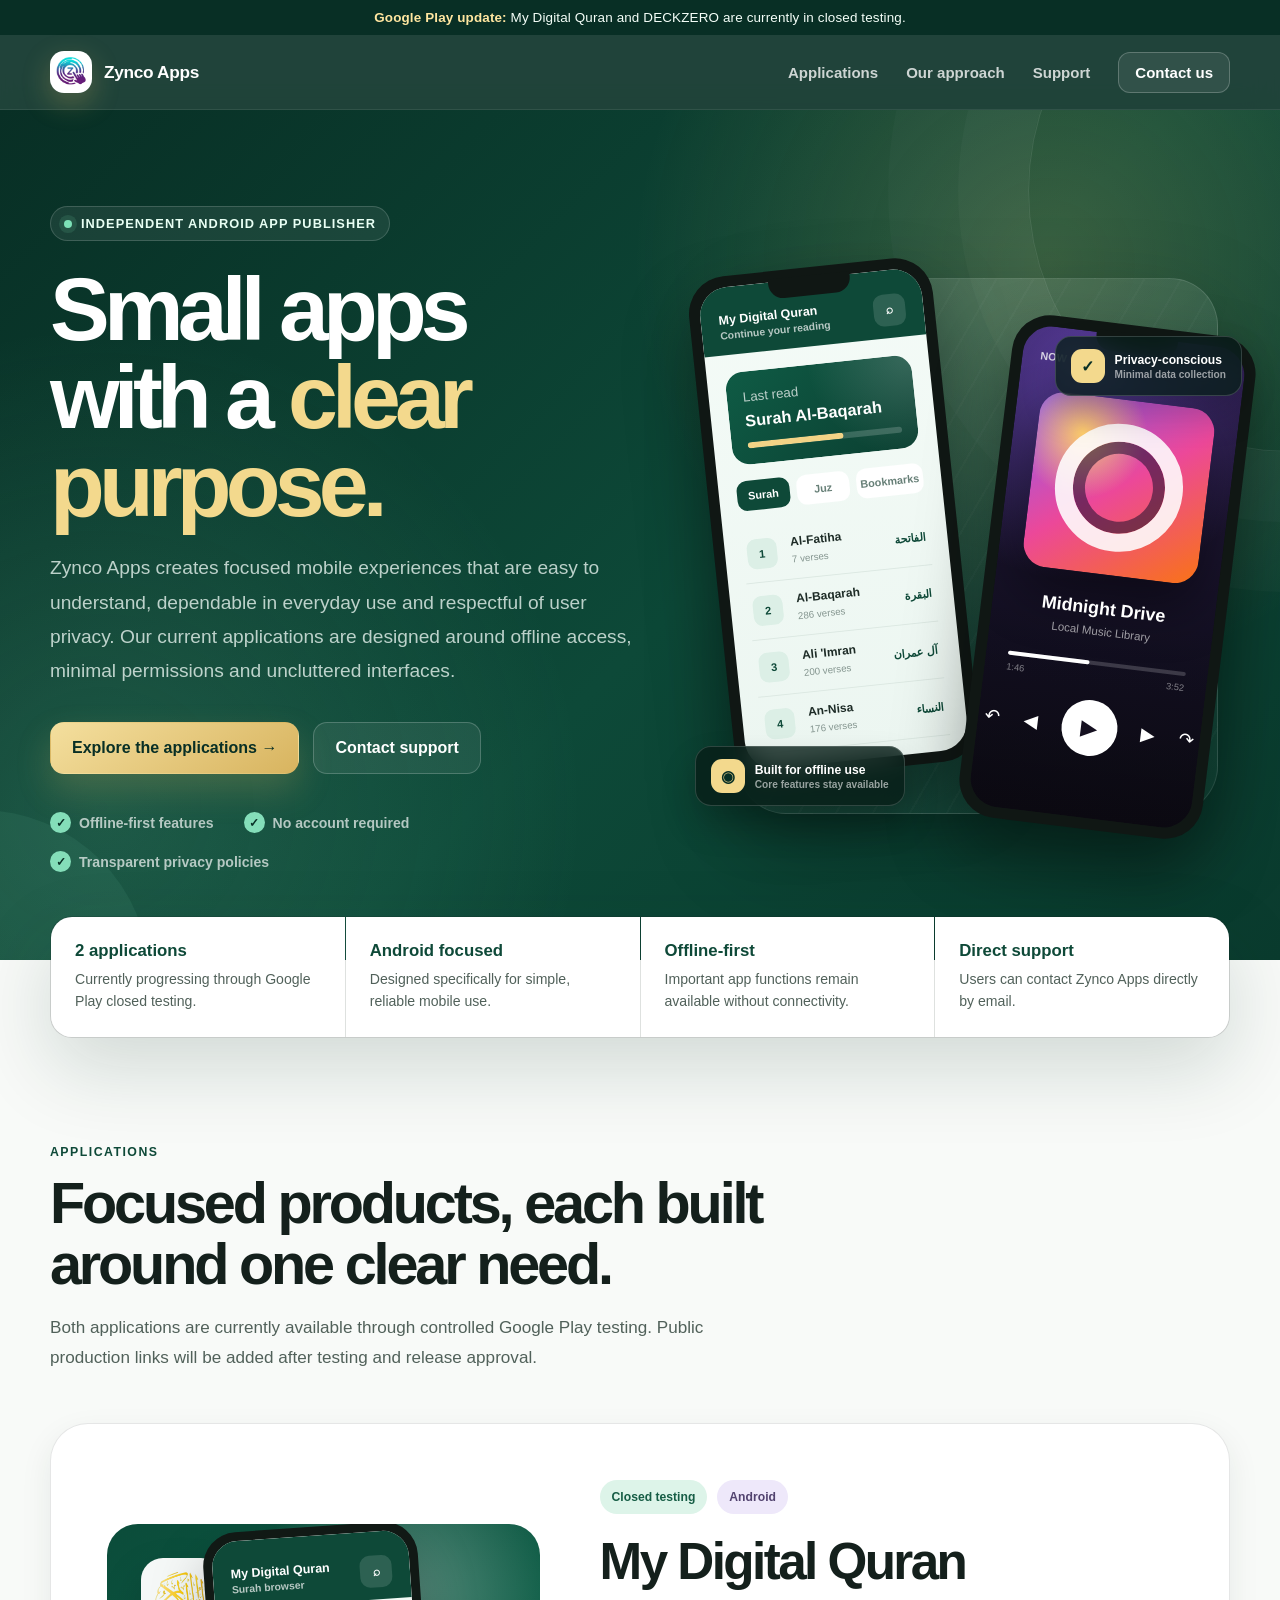
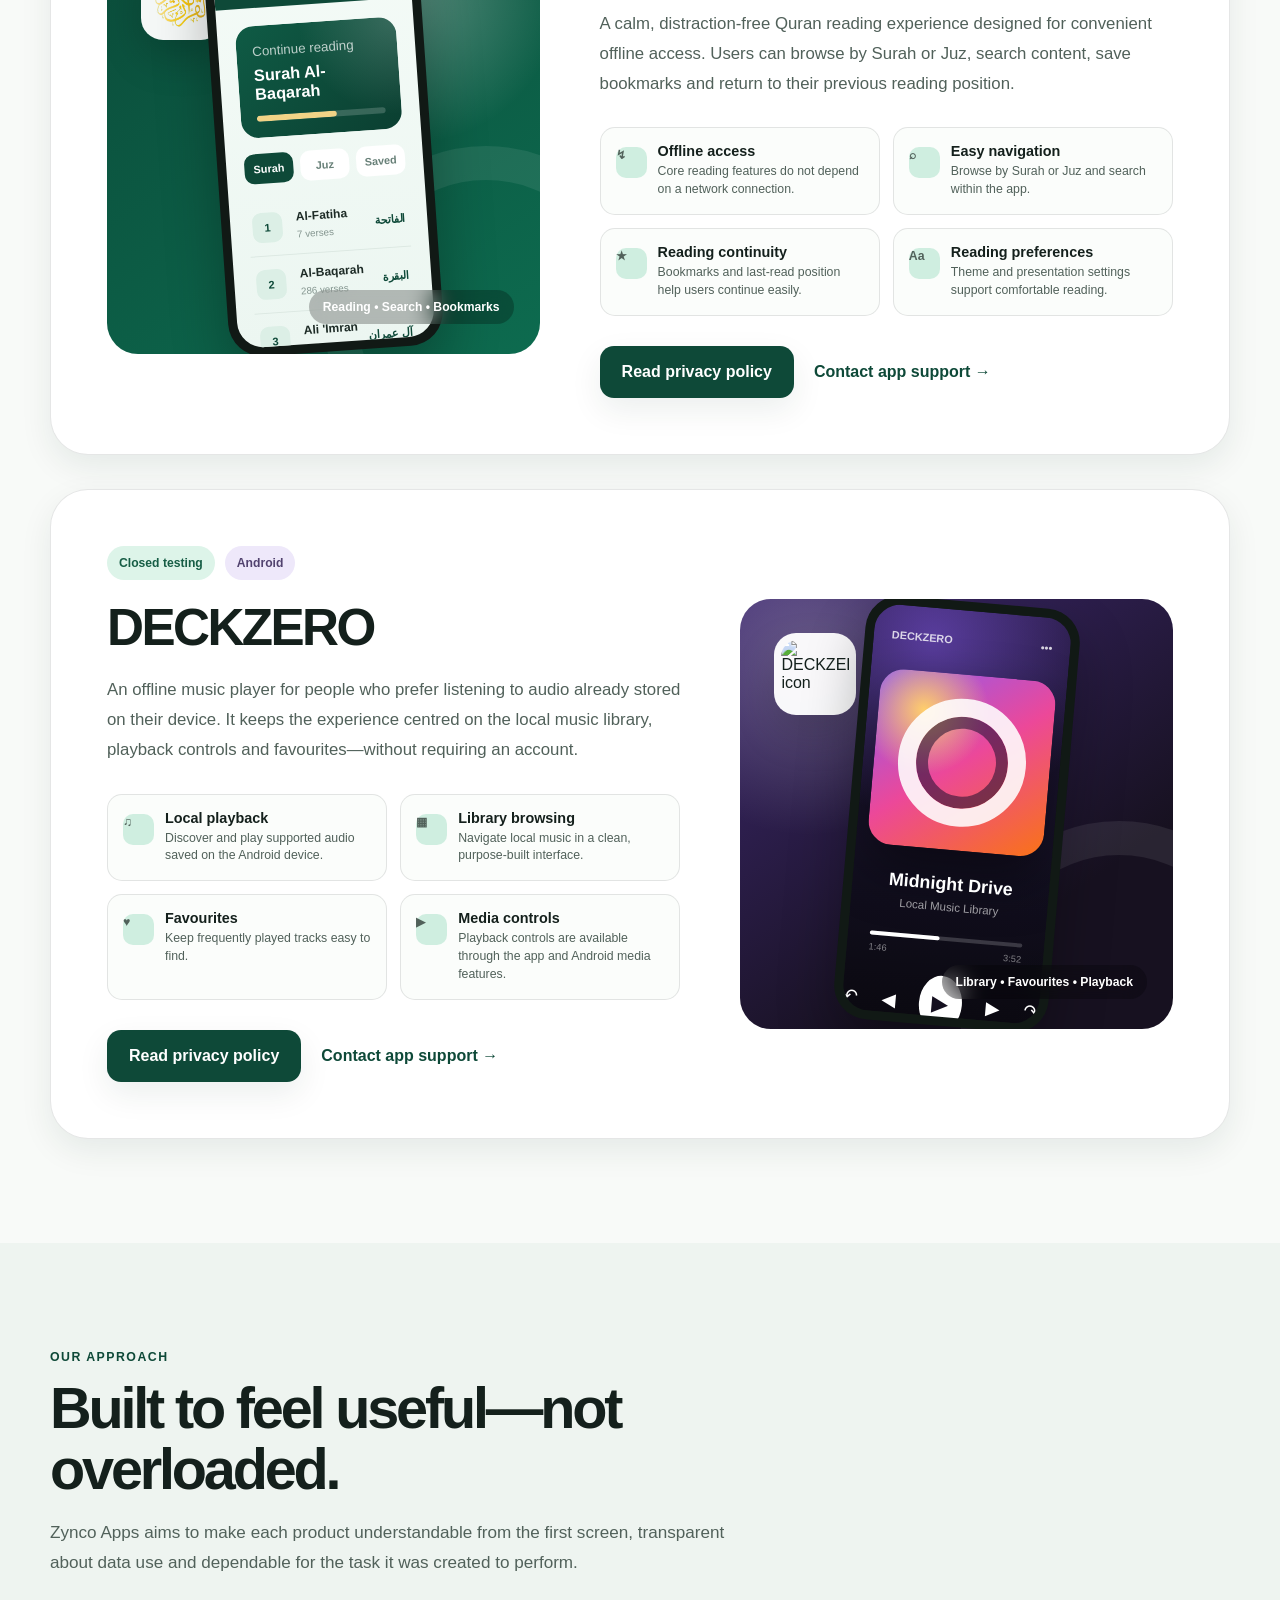
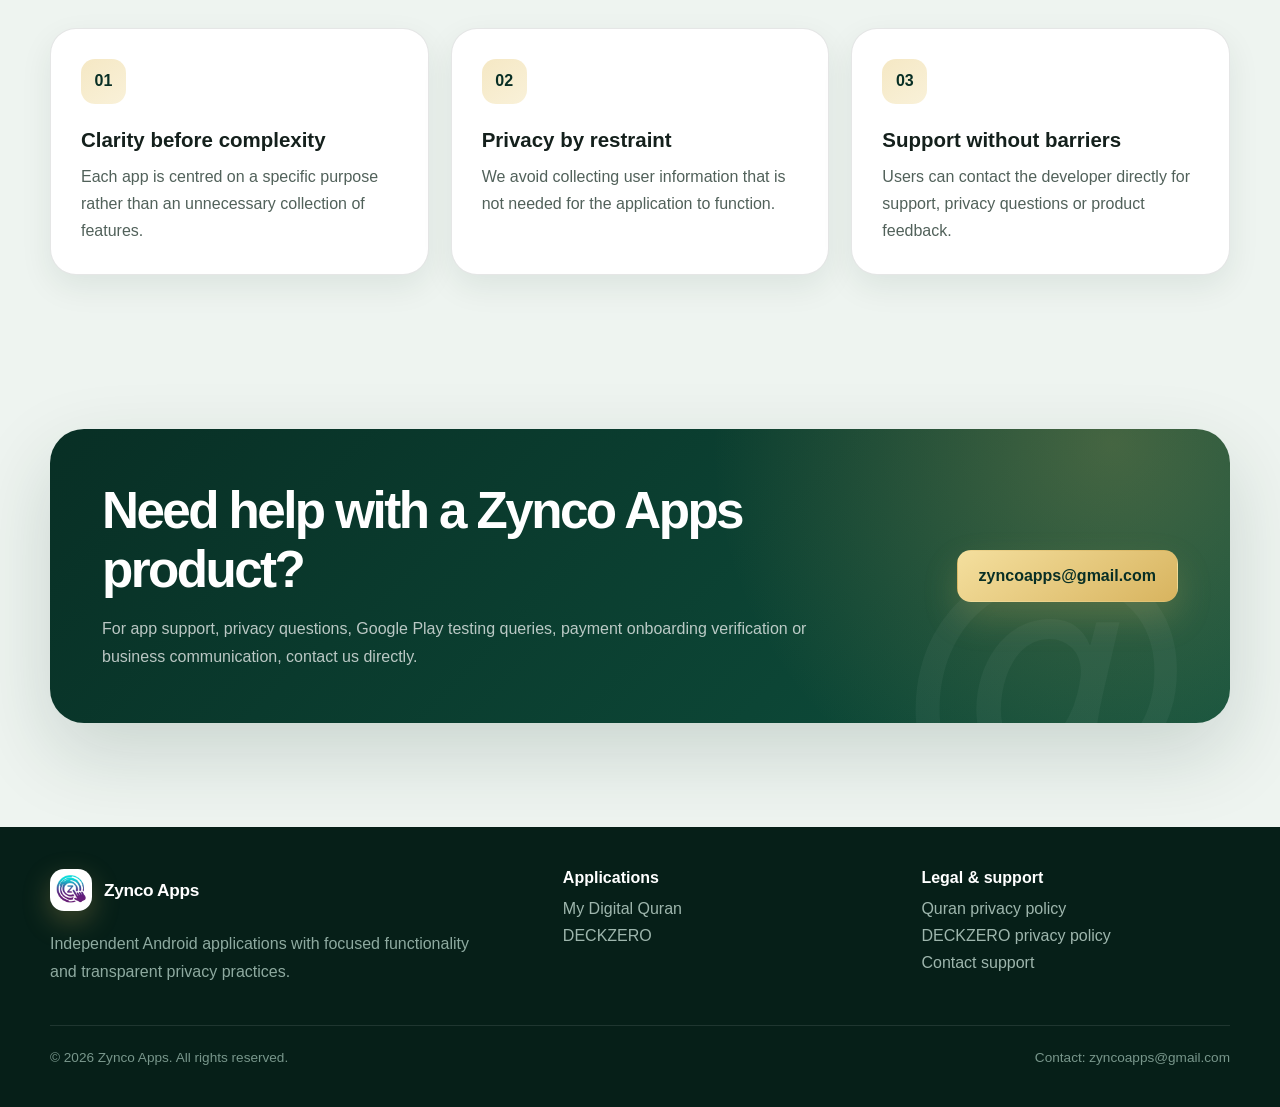
==== index.html @ 5c05e64d "Add Zynco Apps logo and favicon" ====
<!DOCTYPE html>
<html lang="en">
<head>
  <meta charset="UTF-8">
  <meta name="viewport" content="width=device-width, initial-scale=1.0">
  <meta name="description" content="Zynco Apps develops focused, privacy-conscious Android applications including My Digital Quran and DECKZERO.">
  <meta name="theme-color" content="#082f25">
  <title>Zynco Apps | Thoughtful Android Applications</title>
  <link rel="icon" type="image/png" href="assets/zynco-apps-icon.png">
  <link rel="apple-touch-icon" href="assets/zynco-apps-icon.png">
  <link rel="stylesheet" href="styles.css">
  <script src="script.js" defer></script>
</head>
<body>
  <div class="announcement">
    <strong>Google Play update:</strong> My Digital Quran and DECKZERO are currently in closed testing.
  </div>

  <header class="site-header">
    <div class="container navbar">
      <a class="brand" href="index.html" aria-label="Zynco Apps home">
        <span class="brand-mark">
          <img src="assets/zynco-apps-icon.png" alt="Zynco Apps logo">
        </span>
        <span class="brand-name">Zynco Apps</span>
      </a>

      <button class="menu-button" type="button" aria-label="Open navigation" aria-expanded="false">
        ☰
      </button>

      <nav class="nav-links" aria-label="Primary navigation">
        <a href="#apps">Applications</a>
        <a href="#principles">Our approach</a>
        <a href="#support">Support</a>
        <a class="nav-cta" href="mailto:zyncoapps@gmail.com">Contact us</a>
      </nav>
    </div>
  </header>

  <main>
    <section class="hero">
      <div class="container hero-grid">
        <div class="hero-content">
          <span class="kicker"><span class="kicker-dot"></span>Independent Android app publisher</span>
          <h1>Small apps with a <span>clear purpose.</span></h1>
          <p class="hero-copy">
            Zynco Apps creates focused mobile experiences that are easy to understand,
            dependable in everyday use and respectful of user privacy. Our current
            applications are designed around offline access, minimal permissions and
            uncluttered interfaces.
          </p>

          <div class="hero-actions">
            <a class="button button-primary" href="#apps">Explore the applications →</a>
            <a class="button button-secondary" href="mailto:zyncoapps@gmail.com">Contact support</a>
          </div>

          <div class="hero-proof" aria-label="Product principles">
            <span>Offline-first features</span>
            <span>No account required</span>
            <span>Transparent privacy policies</span>
          </div>
        </div>

        <div class="device-stage" aria-label="Preview of Zynco Apps mobile applications">
          <div class="glow-card"></div>

          <div class="phone phone-quran">
            <div class="phone-screen quran-screen">
              <div class="app-bar">
                <div>
                  My Digital Quran
                  <small>Continue your reading</small>
                </div>
                <span class="round-action">⌕</span>
              </div>
              <div class="quran-body">
                <div class="continue-card">
                  <small>Last read</small>
                  <strong>Surah Al-Baqarah</strong>
                  <div class="progress-track"><span></span></div>
                </div>

                <div class="quran-tabs">
                  <span>Surah</span>
                  <span>Juz</span>
                  <span>Bookmarks</span>
                </div>

                <div class="surah-row">
                  <span class="surah-num">1</span>
                  <div><strong>Al-Fatiha</strong><small>7 verses</small></div>
                  <span class="arabic-chip">الفاتحة</span>
                </div>
                <div class="surah-row">
                  <span class="surah-num">2</span>
                  <div><strong>Al-Baqarah</strong><small>286 verses</small></div>
                  <span class="arabic-chip">البقرة</span>
                </div>
                <div class="surah-row">
                  <span class="surah-num">3</span>
                  <div><strong>Ali 'Imran</strong><small>200 verses</small></div>
                  <span class="arabic-chip">آل عمران</span>
                </div>
                <div class="surah-row">
                  <span class="surah-num">4</span>
                  <div><strong>An-Nisa</strong><small>176 verses</small></div>
                  <span class="arabic-chip">النساء</span>
                </div>
              </div>
            </div>
          </div>

          <div class="phone phone-music">
            <div class="phone-screen music-screen">
              <div class="music-header">
                <span>NOW PLAYING</span>
                <span>•••</span>
              </div>
              <div class="album-cover"></div>
              <div class="track-info">
                <strong>Midnight Drive</strong>
                <span>Local Music Library</span>
              </div>
              <div class="music-progress">
                <div class="bar"><span></span></div>
                <div class="time-row"><span>1:46</span><span>3:52</span></div>
              </div>
              <div class="player-controls">
                <span>↶</span>
                <span>◀</span>
                <span class="play">▶</span>
                <span>▶</span>
                <span>↷</span>
              </div>
            </div>
          </div>

          <div class="floating-badge badge-one">
            <span class="badge-icon">◉</span>
            <span><strong>Built for offline use</strong><small>Core features stay available</small></span>
          </div>

          <div class="floating-badge badge-two">
            <span class="badge-icon">✓</span>
            <span><strong>Privacy-conscious</strong><small>Minimal data collection</small></span>
          </div>
        </div>
      </div>
    </section>

    <div class="trust-strip">
      <div class="container">
        <div class="trust-panel">
          <div class="trust-item">
            <strong>2 applications</strong>
            <span>Currently progressing through Google Play closed testing.</span>
          </div>
          <div class="trust-item">
            <strong>Android focused</strong>
            <span>Designed specifically for simple, reliable mobile use.</span>
          </div>
          <div class="trust-item">
            <strong>Offline-first</strong>
            <span>Important app functions remain available without connectivity.</span>
          </div>
          <div class="trust-item">
            <strong>Direct support</strong>
            <span>Users can contact Zynco Apps directly by email.</span>
          </div>
        </div>
      </div>
    </div>

    <section class="section" id="apps">
      <div class="container">
        <div class="section-heading">
          <span class="section-label">Applications</span>
          <h2>Focused products, each built around one clear need.</h2>
          <p>
            Both applications are currently available through controlled Google Play
            testing. Public production links will be added after testing and release approval.
          </p>
        </div>

        <div class="showcase-list">
          <article class="app-showcase">
            <div class="app-visual app-visual-quran">
              <div class="visual-icon">
                <img src="assets/my-digital-quran-icon.png" alt="My Digital Quran icon">
              </div>

              <div class="tilted-device">
                <div class="phone-screen quran-screen">
                  <div class="app-bar">
                    <div>
                      My Digital Quran
                      <small>Surah browser</small>
                    </div>
                    <span class="round-action">⌕</span>
                  </div>
                  <div class="quran-body">
                    <div class="continue-card">
                      <small>Continue reading</small>
                      <strong>Surah Al-Baqarah</strong>
                      <div class="progress-track"><span></span></div>
                    </div>
                    <div class="quran-tabs">
                      <span>Surah</span><span>Juz</span><span>Saved</span>
                    </div>
                    <div class="surah-row">
                      <span class="surah-num">1</span>
                      <div><strong>Al-Fatiha</strong><small>7 verses</small></div>
                      <span class="arabic-chip">الفاتحة</span>
                    </div>
                    <div class="surah-row">
                      <span class="surah-num">2</span>
                      <div><strong>Al-Baqarah</strong><small>286 verses</small></div>
                      <span class="arabic-chip">البقرة</span>
                    </div>
                    <div class="surah-row">
                      <span class="surah-num">3</span>
                      <div><strong>Ali 'Imran</strong><small>200 verses</small></div>
                      <span class="arabic-chip">آل عمران</span>
                    </div>
                  </div>
                </div>
              </div>

              <span class="visual-chip">Reading • Search • Bookmarks</span>
            </div>

            <div class="app-content">
              <div class="app-meta">
                <span class="status-pill">Closed testing</span>
                <span class="platform-pill">Android</span>
              </div>
              <h3>My Digital Quran</h3>
              <p>
                A calm, distraction-free Quran reading experience designed for convenient
                offline access. Users can browse by Surah or Juz, search content, save
                bookmarks and return to their previous reading position.
              </p>

              <div class="feature-grid">
                <div class="feature">
                  <span class="feature-icon">↯</span>
                  <div><strong>Offline access</strong><span>Core reading features do not depend on a network connection.</span></div>
                </div>
                <div class="feature">
                  <span class="feature-icon">⌕</span>
                  <div><strong>Easy navigation</strong><span>Browse by Surah or Juz and search within the app.</span></div>
                </div>
                <div class="feature">
                  <span class="feature-icon">★</span>
                  <div><strong>Reading continuity</strong><span>Bookmarks and last-read position help users continue easily.</span></div>
                </div>
                <div class="feature">
                  <span class="feature-icon">Aa</span>
                  <div><strong>Reading preferences</strong><span>Theme and presentation settings support comfortable reading.</span></div>
                </div>
              </div>

              <div class="app-actions">
                <a class="button button-dark" href="my-digital-quran-privacy.html">Read privacy policy</a>
                <a class="text-link" href="mailto:zyncoapps@gmail.com?subject=My%20Digital%20Quran%20Support">Contact app support →</a>
              </div>
            </div>
          </article>

          <article class="app-showcase reverse">
            <div class="app-visual app-visual-music">
              <div class="visual-icon">
                <img src="assets/deckzero-icon.jpg" alt="DECKZERO icon">
              </div>

              <div class="tilted-device">
                <div class="phone-screen music-screen">
                  <div class="music-header">
                    <span>DECKZERO</span>
                    <span>•••</span>
                  </div>
                  <div class="album-cover"></div>
                  <div class="track-info">
                    <strong>Midnight Drive</strong>
                    <span>Local Music Library</span>
                  </div>
                  <div class="music-progress">
                    <div class="bar"><span></span></div>
                    <div class="time-row"><span>1:46</span><span>3:52</span></div>
                  </div>
                  <div class="player-controls">
                    <span>↶</span><span>◀</span><span class="play">▶</span><span>▶</span><span>↷</span>
                  </div>
                </div>
              </div>

              <span class="visual-chip">Library • Favourites • Playback</span>
            </div>

            <div class="app-content">
              <div class="app-meta">
                <span class="status-pill">Closed testing</span>
                <span class="platform-pill">Android</span>
              </div>
              <h3>DECKZERO</h3>
              <p>
                An offline music player for people who prefer listening to audio already
                stored on their device. It keeps the experience centred on the local music
                library, playback controls and favourites—without requiring an account.
              </p>

              <div class="feature-grid">
                <div class="feature">
                  <span class="feature-icon">♫</span>
                  <div><strong>Local playback</strong><span>Discover and play supported audio saved on the Android device.</span></div>
                </div>
                <div class="feature">
                  <span class="feature-icon">▦</span>
                  <div><strong>Library browsing</strong><span>Navigate local music in a clean, purpose-built interface.</span></div>
                </div>
                <div class="feature">
                  <span class="feature-icon">♥</span>
                  <div><strong>Favourites</strong><span>Keep frequently played tracks easy to find.</span></div>
                </div>
                <div class="feature">
                  <span class="feature-icon">▶</span>
                  <div><strong>Media controls</strong><span>Playback controls are available through the app and Android media features.</span></div>
                </div>
              </div>

              <div class="app-actions">
                <a class="button button-dark" href="deckzero-privacy.html">Read privacy policy</a>
                <a class="text-link" href="mailto:zyncoapps@gmail.com?subject=DECKZERO%20Support">Contact app support →</a>
              </div>
            </div>
          </article>
        </div>
      </div>
    </section>

    <section class="section section-soft" id="principles">
      <div class="container">
        <div class="section-heading">
          <span class="section-label">Our approach</span>
          <h2>Built to feel useful—not overloaded.</h2>
          <p>
            Zynco Apps aims to make each product understandable from the first screen,
            transparent about data use and dependable for the task it was created to perform.
          </p>
        </div>

        <div class="principles-grid">
          <article class="principle">
            <span class="principle-number">01</span>
            <h3>Clarity before complexity</h3>
            <p>Each app is centred on a specific purpose rather than an unnecessary collection of features.</p>
          </article>
          <article class="principle">
            <span class="principle-number">02</span>
            <h3>Privacy by restraint</h3>
            <p>We avoid collecting user information that is not needed for the application to function.</p>
          </article>
          <article class="principle">
            <span class="principle-number">03</span>
            <h3>Support without barriers</h3>
            <p>Users can contact the developer directly for support, privacy questions or product feedback.</p>
          </article>
        </div>
      </div>
    </section>

    <section class="contact-section" id="support">
      <div class="container">
        <div class="contact-card">
          <div>
            <h2>Need help with a Zynco Apps product?</h2>
            <p>
              For app support, privacy questions, Google Play testing queries,
              payment onboarding verification or business communication, contact us directly.
            </p>
          </div>
          <a class="button button-primary" href="mailto:zyncoapps@gmail.com">zyncoapps@gmail.com</a>
        </div>
      </div>
    </section>
  </main>

  <footer class="site-footer">
    <div class="container">
      <div class="footer-grid">
        <div class="footer-brand">
          <a class="brand" href="index.html">
            <span class="brand-mark">
              <img src="assets/zynco-apps-icon.png" alt="Zynco Apps logo">
            </span>
            <span class="brand-name">Zynco Apps</span>
          </a>
          <p>Independent Android applications with focused functionality and transparent privacy practices.</p>
        </div>

        <div class="footer-column">
          <strong>Applications</strong>
          <a href="#apps">My Digital Quran</a>
          <a href="#apps">DECKZERO</a>
        </div>

        <div class="footer-column">
          <strong>Legal & support</strong>
          <a href="my-digital-quran-privacy.html">Quran privacy policy</a>
          <a href="deckzero-privacy.html">DECKZERO privacy policy</a>
          <a href="mailto:zyncoapps@gmail.com">Contact support</a>
        </div>
      </div>

      <div class="footer-bottom">
        <span>© 2026 Zynco Apps. All rights reserved.</span>
        <span>Contact: zyncoapps@gmail.com</span>
      </div>
    </div>
  </footer>
</body>
</html>
---- styles.css ----
:root {
  --ink: #14201c;
  --ink-soft: #51615a;
  --paper: #f8faf8;
  --paper-alt: #eef4f0;
  --white: #ffffff;
  --forest: #0e4938;
  --forest-deep: #082f25;
  --mint: #cfeee0;
  --mint-strong: #72c9a4;
  --gold: #d8b45f;
  --gold-soft: #f5e8c4;
  --purple: #7651d1;
  --purple-soft: #e7defd;
  --line: rgba(20, 32, 28, 0.11);
  --shadow-sm: 0 12px 32px rgba(11, 50, 38, 0.08);
  --shadow-lg: 0 30px 80px rgba(11, 50, 38, 0.16);
  --radius-sm: 16px;
  --radius-md: 26px;
  --radius-lg: 38px;
  --container: 1180px;
}

* {
  box-sizing: border-box;
}

html {
  scroll-behavior: smooth;
}

body {
  margin: 0;
  color: var(--ink);
  background: var(--paper);
  font-family:
    Inter, ui-sans-serif, -apple-system, BlinkMacSystemFont, "Segoe UI",
    Roboto, Helvetica, Arial, sans-serif;
  -webkit-font-smoothing: antialiased;
}

body.menu-open {
  overflow: hidden;
}

img {
  max-width: 100%;
  display: block;
}

a {
  color: inherit;
}

button,
a {
  -webkit-tap-highlight-color: transparent;
}

.container {
  width: min(var(--container), calc(100% - 40px));
  margin-inline: auto;
}

.announcement {
  padding: 10px 20px;
  color: #f5fff9;
  background: var(--forest-deep);
  text-align: center;
  font-size: 0.84rem;
  letter-spacing: 0.01em;
}

.announcement strong {
  color: #ffe6a0;
}

.site-header {
  position: sticky;
  top: 0;
  z-index: 50;
  border-bottom: 1px solid rgba(255, 255, 255, 0.08);
  background: rgba(8, 47, 37, 0.9);
  backdrop-filter: blur(18px);
}

.navbar {
  min-height: 74px;
  display: flex;
  align-items: center;
  justify-content: space-between;
  gap: 28px;
}

.brand {
  display: inline-flex;
  align-items: center;
  gap: 12px;
  color: white;
  text-decoration: none;
  font-weight: 850;
  letter-spacing: -0.02em;
}

.brand-mark {
  width: 42px;
  height: 42px;
  display: grid;
  place-items: center;
  overflow: hidden;
  border-radius: 14px;
  background: transparent;
  box-shadow: 0 10px 28px rgba(216, 180, 95, 0.28);
}

.brand-mark img {
  width: 100%;
  height: 100%;
  object-fit: cover;
  display: block;
}

.brand-name {
  font-size: 1.08rem;
}

.nav-links {
  display: flex;
  align-items: center;
  gap: 28px;
}

.nav-links a {
  color: rgba(255, 255, 255, 0.78);
  text-decoration: none;
  font-size: 0.94rem;
  font-weight: 650;
}

.nav-links a:hover,
.nav-links a:focus-visible {
  color: white;
}

.nav-cta {
  padding: 11px 16px;
  border: 1px solid rgba(255, 255, 255, 0.22);
  border-radius: 12px;
  color: white !important;
  background: rgba(255, 255, 255, 0.08);
}

.menu-button {
  display: none;
  width: 44px;
  height: 44px;
  border: 1px solid rgba(255, 255, 255, 0.18);
  border-radius: 12px;
  color: white;
  background: rgba(255, 255, 255, 0.06);
  cursor: pointer;
}

.hero {
  position: relative;
  overflow: hidden;
  min-height: 720px;
  padding: 96px 0 88px;
  color: white;
  background:
    radial-gradient(circle at 82% 18%, rgba(216, 180, 95, 0.22), transparent 26rem),
    radial-gradient(circle at 8% 82%, rgba(114, 201, 164, 0.18), transparent 30rem),
    linear-gradient(135deg, #082f25 0%, #0d4938 55%, #0a3b2e 100%);
}

.hero::before,
.hero::after {
  content: "";
  position: absolute;
  border-radius: 999px;
  pointer-events: none;
}

.hero::before {
  width: 520px;
  height: 520px;
  right: -270px;
  top: -180px;
  border: 1px solid rgba(255, 255, 255, 0.1);
  box-shadow:
    0 0 0 70px rgba(255, 255, 255, 0.025),
    0 0 0 140px rgba(255, 255, 255, 0.018);
}

.hero::after {
  width: 340px;
  height: 340px;
  left: -190px;
  bottom: -190px;
  background: rgba(114, 201, 164, 0.09);
}

.hero-grid {
  position: relative;
  z-index: 2;
  display: grid;
  grid-template-columns: minmax(0, 1.05fr) minmax(430px, 0.95fr);
  gap: 70px;
  align-items: center;
}

.kicker {
  display: inline-flex;
  align-items: center;
  gap: 9px;
  padding: 9px 13px;
  border: 1px solid rgba(255, 255, 255, 0.16);
  border-radius: 999px;
  color: #e8fff4;
  background: rgba(255, 255, 255, 0.07);
  font-size: 0.8rem;
  font-weight: 750;
  letter-spacing: 0.08em;
  text-transform: uppercase;
}

.kicker-dot {
  width: 8px;
  height: 8px;
  border-radius: 50%;
  background: #7de1b7;
  box-shadow: 0 0 0 5px rgba(125, 225, 183, 0.12);
}

.hero h1 {
  max-width: 720px;
  margin: 25px 0 22px;
  font-size: clamp(3.2rem, 7vw, 6.35rem);
  line-height: 0.98;
  letter-spacing: -0.065em;
}

.hero h1 span {
  color: #f3d98d;
}

.hero-copy {
  max-width: 670px;
  margin: 0;
  color: rgba(246, 255, 251, 0.75);
  font-size: clamp(1.04rem, 1.5vw, 1.22rem);
  line-height: 1.78;
}

.hero-actions {
  display: flex;
  flex-wrap: wrap;
  gap: 14px;
  margin-top: 34px;
}

.button {
  min-height: 52px;
  display: inline-flex;
  align-items: center;
  justify-content: center;
  gap: 10px;
  padding: 0 21px;
  border-radius: 14px;
  border: 1px solid transparent;
  text-decoration: none;
  font-weight: 800;
  transition: transform 180ms ease, box-shadow 180ms ease, background 180ms ease;
}

.button:hover {
  transform: translateY(-2px);
}

.button-primary {
  color: var(--forest-deep);
  background: linear-gradient(145deg, #f4df9e, var(--gold));
  box-shadow: 0 16px 34px rgba(216, 180, 95, 0.22);
}

.button-secondary {
  color: white;
  border-color: rgba(255, 255, 255, 0.2);
  background: rgba(255, 255, 255, 0.07);
}

.button-dark {
  color: white;
  background: var(--forest);
  box-shadow: var(--shadow-sm);
}

.hero-proof {
  display: flex;
  flex-wrap: wrap;
  gap: 18px 30px;
  margin-top: 38px;
  color: rgba(255, 255, 255, 0.68);
  font-size: 0.88rem;
  font-weight: 650;
}

.hero-proof span {
  display: inline-flex;
  align-items: center;
  gap: 8px;
}

.hero-proof span::before {
  content: "✓";
  width: 21px;
  height: 21px;
  display: grid;
  place-items: center;
  border-radius: 50%;
  color: var(--forest-deep);
  background: #84deb9;
  font-size: 0.72rem;
  font-weight: 900;
}

.device-stage {
  position: relative;
  min-height: 590px;
}

.glow-card {
  position: absolute;
  inset: 34px 12px 20px 35px;
  border: 1px solid rgba(255, 255, 255, 0.12);
  border-radius: 48px;
  background:
    linear-gradient(145deg, rgba(255, 255, 255, 0.13), rgba(255, 255, 255, 0.025)),
    repeating-linear-gradient(120deg, transparent 0 30px, rgba(255, 255, 255, 0.022) 30px 32px);
  box-shadow: 0 34px 90px rgba(0, 0, 0, 0.28);
}

.phone {
  position: absolute;
  width: 245px;
  height: 506px;
  padding: 11px;
  border-radius: 38px;
  background: #101714;
  box-shadow: 0 34px 68px rgba(0, 0, 0, 0.36);
}

.phone::before {
  content: "";
  position: absolute;
  top: 8px;
  left: 50%;
  width: 82px;
  height: 20px;
  transform: translateX(-50%);
  border-radius: 0 0 15px 15px;
  background: #101714;
  z-index: 5;
}

.phone-screen {
  width: 100%;
  height: 100%;
  overflow: hidden;
  border-radius: 29px;
  background: white;
}

.phone-quran {
  left: 8px;
  top: 22px;
  transform: rotate(-6deg);
  z-index: 3;
}

.phone-music {
  right: 0;
  bottom: 4px;
  transform: rotate(7deg);
  z-index: 4;
}

.quran-screen {
  height: 100%;
  color: #1d2b26;
  background: linear-gradient(180deg, #f4fbf7 0%, #ecf6f1 100%);
}

.app-bar {
  min-height: 68px;
  display: flex;
  align-items: center;
  justify-content: space-between;
  padding: 22px 18px 10px;
  color: white;
  background: var(--forest);
  font-size: 0.78rem;
  font-weight: 800;
}

.app-bar small {
  display: block;
  margin-top: 3px;
  color: rgba(255, 255, 255, 0.7);
  font-weight: 550;
}

.round-action {
  width: 32px;
  height: 32px;
  display: grid;
  place-items: center;
  border-radius: 10px;
  background: rgba(255, 255, 255, 0.13);
}

.quran-body {
  padding: 18px;
}

.continue-card {
  padding: 16px;
  border-radius: 18px;
  color: white;
  background:
    radial-gradient(circle at 100% 0%, rgba(255, 255, 255, 0.18), transparent 50%),
    linear-gradient(135deg, #0f5b45, #0b3f31);
}

.continue-card small {
  color: rgba(255, 255, 255, 0.72);
}

.continue-card strong {
  display: block;
  margin: 6px 0 12px;
  font-size: 1.02rem;
}

.progress-track {
  height: 6px;
  overflow: hidden;
  border-radius: 999px;
  background: rgba(255, 255, 255, 0.18);
}

.progress-track span {
  display: block;
  width: 62%;
  height: 100%;
  border-radius: inherit;
  background: #f2d386;
}

.quran-tabs {
  display: grid;
  grid-template-columns: repeat(3, 1fr);
  gap: 7px;
  margin: 16px 0;
}

.quran-tabs span {
  padding: 9px 4px;
  border-radius: 10px;
  text-align: center;
  color: #688078;
  background: white;
  font-size: 0.68rem;
  font-weight: 800;
}

.quran-tabs span:first-child {
  color: white;
  background: var(--forest);
}

.surah-row {
  display: grid;
  grid-template-columns: 34px 1fr auto;
  gap: 10px;
  align-items: center;
  padding: 12px 4px;
  border-bottom: 1px solid #dde9e3;
}

.surah-num {
  width: 30px;
  height: 30px;
  display: grid;
  place-items: center;
  border-radius: 9px;
  color: var(--forest);
  background: #dcefe6;
  font-size: 0.69rem;
  font-weight: 900;
}

.surah-row strong {
  display: block;
  font-size: 0.75rem;
}

.surah-row small {
  color: #84958f;
  font-size: 0.61rem;
}

.arabic-chip {
  color: var(--forest);
  font-size: 0.69rem;
  font-weight: 800;
}

.music-screen {
  position: relative;
  height: 100%;
  overflow: hidden;
  color: white;
  background:
    radial-gradient(circle at 30% 8%, rgba(143, 98, 255, 0.5), transparent 45%),
    linear-gradient(180deg, #24183e 0%, #120f20 66%, #0d0b14 100%);
}

.music-screen::after {
  content: "";
  position: absolute;
  inset: 0;
  background: linear-gradient(transparent 55%, rgba(0, 0, 0, 0.16));
  pointer-events: none;
}

.music-header {
  position: relative;
  z-index: 2;
  display: flex;
  justify-content: space-between;
  padding: 24px 18px 0;
  color: rgba(255, 255, 255, 0.8);
  font-size: 0.68rem;
  font-weight: 750;
}

.album-cover {
  position: relative;
  z-index: 2;
  width: 176px;
  height: 176px;
  margin: 28px auto 24px;
  display: grid;
  place-items: center;
  border-radius: 24px;
  background:
    radial-gradient(circle at 26% 22%, #ffcf6b, transparent 34%),
    linear-gradient(145deg, #8b5cf6, #ec4899 50%, #f97316);
  box-shadow: 0 24px 54px rgba(0, 0, 0, 0.42);
}

.album-cover::before {
  content: "";
  width: 92px;
  height: 92px;
  border: 18px solid rgba(255, 255, 255, 0.88);
  border-radius: 50%;
  box-shadow: inset 0 0 0 12px rgba(27, 16, 46, 0.55);
}

.track-info {
  position: relative;
  z-index: 2;
  padding: 0 22px;
  text-align: center;
}

.track-info strong {
  display: block;
  font-size: 1.12rem;
}

.track-info span {
  display: block;
  margin-top: 6px;
  color: rgba(255, 255, 255, 0.6);
  font-size: 0.72rem;
}

.music-progress {
  position: relative;
  z-index: 2;
  margin: 24px 22px 0;
}

.music-progress .bar {
  height: 4px;
  border-radius: 999px;
  background: rgba(255, 255, 255, 0.18);
}

.music-progress .bar span {
  display: block;
  width: 46%;
  height: 100%;
  border-radius: inherit;
  background: white;
}

.time-row {
  display: flex;
  justify-content: space-between;
  margin-top: 7px;
  color: rgba(255, 255, 255, 0.48);
  font-size: 0.58rem;
}

.player-controls {
  position: relative;
  z-index: 2;
  display: flex;
  align-items: center;
  justify-content: center;
  gap: 24px;
  margin-top: 18px;
  font-size: 1.15rem;
}

.player-controls .play {
  width: 56px;
  height: 56px;
  display: grid;
  place-items: center;
  border-radius: 50%;
  color: #151020;
  background: white;
  font-size: 1.35rem;
}

.floating-badge {
  position: absolute;
  z-index: 8;
  display: flex;
  align-items: center;
  gap: 10px;
  padding: 12px 15px;
  border: 1px solid rgba(255, 255, 255, 0.16);
  border-radius: 16px;
  color: white;
  background: rgba(7, 30, 24, 0.78);
  backdrop-filter: blur(14px);
  box-shadow: 0 18px 35px rgba(0, 0, 0, 0.2);
  font-size: 0.76rem;
  font-weight: 750;
}

.floating-badge strong {
  display: block;
}

.floating-badge small {
  display: block;
  margin-top: 2px;
  color: rgba(255, 255, 255, 0.58);
  font-weight: 550;
}

.badge-one {
  left: -8px;
  bottom: 28px;
}

.badge-two {
  right: -12px;
  top: 92px;
}

.badge-icon {
  width: 34px;
  height: 34px;
  display: grid;
  place-items: center;
  border-radius: 11px;
  color: var(--forest-deep);
  background: #f3d98d;
  font-size: 1rem;
}

.trust-strip {
  position: relative;
  z-index: 5;
  margin-top: -44px;
}

.trust-panel {
  display: grid;
  grid-template-columns: repeat(4, 1fr);
  gap: 1px;
  overflow: hidden;
  border: 1px solid var(--line);
  border-radius: 22px;
  background: var(--line);
  box-shadow: var(--shadow-lg);
}

.trust-item {
  min-height: 116px;
  padding: 24px;
  background: white;
}

.trust-item strong {
  display: block;
  color: var(--forest);
  font-size: 1.05rem;
}

.trust-item span {
  display: block;
  margin-top: 8px;
  color: var(--ink-soft);
  font-size: 0.88rem;
  line-height: 1.55;
}

.section {
  padding: 104px 0;
}

.section-soft {
  background: var(--paper-alt);
}

.section-heading {
  max-width: 760px;
  margin-bottom: 50px;
}

.section-label {
  display: inline-block;
  margin-bottom: 14px;
  color: var(--forest);
  font-size: 0.77rem;
  font-weight: 850;
  letter-spacing: 0.12em;
  text-transform: uppercase;
}

.section-heading h2 {
  margin: 0;
  font-size: clamp(2.25rem, 4.5vw, 4.15rem);
  line-height: 1.06;
  letter-spacing: -0.055em;
}

.section-heading p {
  max-width: 690px;
  margin: 18px 0 0;
  color: var(--ink-soft);
  font-size: 1.07rem;
  line-height: 1.75;
}

.showcase-list {
  display: grid;
  gap: 34px;
}

.app-showcase {
  display: grid;
  grid-template-columns: 0.86fr 1.14fr;
  gap: 60px;
  align-items: center;
  min-height: 540px;
  padding: 56px;
  border: 1px solid var(--line);
  border-radius: var(--radius-lg);
  background: white;
  box-shadow: var(--shadow-sm);
}

.app-showcase.reverse {
  grid-template-columns: 1.14fr 0.86fr;
}

.app-showcase.reverse .app-visual {
  order: 2;
}

.app-showcase.reverse .app-content {
  order: 1;
}

.app-visual {
  position: relative;
  min-height: 430px;
  overflow: hidden;
  border-radius: 31px;
}

.app-visual-quran {
  background:
    radial-gradient(circle at 70% 16%, rgba(255, 255, 255, 0.3), transparent 32%),
    linear-gradient(145deg, #0b4c3a, #0d6b4f);
}

.app-visual-music {
  background:
    radial-gradient(circle at 16% 14%, rgba(255, 255, 255, 0.25), transparent 34%),
    linear-gradient(145deg, #3d286f, #171120 72%);
}

.app-visual::before {
  content: "";
  position: absolute;
  width: 260px;
  height: 260px;
  right: -110px;
  bottom: -120px;
  border-radius: 50%;
  border: 34px solid rgba(255, 255, 255, 0.08);
}

.tilted-device {
  position: absolute;
  width: 215px;
  height: 425px;
  left: 50%;
  top: 50%;
  padding: 9px;
  transform: translate(-50%, -50%) rotate(-4deg);
  border-radius: 34px;
  background: #111915;
  box-shadow: 0 28px 55px rgba(0, 0, 0, 0.28);
}

.app-visual-music .tilted-device {
  transform: translate(-50%, -50%) rotate(5deg);
}

.tilted-device .phone-screen {
  border-radius: 26px;
}

.visual-icon {
  position: absolute;
  left: 34px;
  top: 34px;
  width: 82px;
  height: 82px;
  padding: 7px;
  border-radius: 22px;
  background: rgba(255, 255, 255, 0.96);
  box-shadow: 0 18px 40px rgba(0, 0, 0, 0.17);
}

.visual-icon img {
  width: 100%;
  height: 100%;
  object-fit: cover;
  border-radius: 17px;
}

.visual-chip {
  position: absolute;
  right: 26px;
  bottom: 30px;
  padding: 10px 14px;
  border-radius: 999px;
  color: white;
  background: rgba(0, 0, 0, 0.25);
  backdrop-filter: blur(12px);
  font-size: 0.76rem;
  font-weight: 800;
}

.app-meta {
  display: flex;
  align-items: center;
  flex-wrap: wrap;
  gap: 10px;
  margin-bottom: 18px;
}

.status-pill,
.platform-pill {
  display: inline-flex;
  align-items: center;
  min-height: 34px;
  padding: 0 12px;
  border-radius: 999px;
  font-size: 0.76rem;
  font-weight: 800;
}

.status-pill {
  color: #165d45;
  background: #ddf4e9;
}

.platform-pill {
  color: #52436f;
  background: #eee8fa;
}

.app-content h3 {
  margin: 0;
  font-size: clamp(2.1rem, 4vw, 3.6rem);
  letter-spacing: -0.05em;
}

.app-content > p {
  max-width: 620px;
  margin: 18px 0 0;
  color: var(--ink-soft);
  font-size: 1.05rem;
  line-height: 1.8;
}

.feature-grid {
  display: grid;
  grid-template-columns: repeat(2, minmax(0, 1fr));
  gap: 13px;
  margin-top: 28px;
}

.feature {
  display: flex;
  gap: 11px;
  align-items: flex-start;
  padding: 15px;
  border: 1px solid var(--line);
  border-radius: 15px;
  background: #fbfdfb;
}

.feature-icon {
  width: 31px;
  height: 31px;
  flex: 0 0 auto;
  display: grid;
  place-items: center;
  border-radius: 10px;
  color: var(--forest);
  background: var(--mint);
  font-size: 0.86rem;
  font-weight: 900;
}

.feature strong {
  display: block;
  font-size: 0.9rem;
}

.feature span {
  display: block;
  margin-top: 4px;
  color: var(--ink-soft);
  font-size: 0.77rem;
  line-height: 1.45;
}

.app-actions {
  display: flex;
  flex-wrap: wrap;
  align-items: center;
  gap: 20px;
  margin-top: 30px;
}

.text-link {
  color: var(--forest);
  text-decoration: none;
  font-weight: 800;
}

.text-link:hover {
  text-decoration: underline;
}

.principles-grid {
  display: grid;
  grid-template-columns: repeat(3, minmax(0, 1fr));
  gap: 22px;
}

.principle {
  min-height: 230px;
  padding: 30px;
  border: 1px solid var(--line);
  border-radius: var(--radius-md);
  background: white;
  box-shadow: var(--shadow-sm);
}

.principle-number {
  width: 45px;
  height: 45px;
  display: grid;
  place-items: center;
  margin-bottom: 24px;
  border-radius: 14px;
  color: var(--forest-deep);
  background: linear-gradient(145deg, var(--gold-soft), #f9f1d9);
  font-weight: 900;
}

.principle h3 {
  margin: 0 0 11px;
  font-size: 1.28rem;
}

.principle p {
  margin: 0;
  color: var(--ink-soft);
  line-height: 1.7;
}

.contact-section {
  padding: 50px 0 104px;
  background: var(--paper-alt);
}

.contact-card {
  position: relative;
  overflow: hidden;
  display: grid;
  grid-template-columns: 1fr auto;
  gap: 34px;
  align-items: center;
  padding: 52px;
  border-radius: 34px;
  color: white;
  background:
    radial-gradient(circle at 90% 5%, rgba(216, 180, 95, 0.28), transparent 25rem),
    linear-gradient(135deg, #082f25, #0e503d);
  box-shadow: var(--shadow-lg);
}

.contact-card::after {
  content: "@";
  position: absolute;
  right: 3%;
  bottom: -42%;
  color: rgba(255, 255, 255, 0.04);
  font-size: 19rem;
  font-weight: 900;
  pointer-events: none;
}

.contact-card > * {
  position: relative;
  z-index: 2;
}

.contact-card h2 {
  margin: 0;
  font-size: clamp(2.1rem, 4vw, 3.6rem);
  letter-spacing: -0.05em;
}

.contact-card p {
  max-width: 720px;
  margin: 16px 0 0;
  color: rgba(255, 255, 255, 0.72);
  line-height: 1.75;
}

.site-footer {
  padding: 42px 0;
  color: #b9cec5;
  background: #061f18;
}

.footer-grid {
  display: grid;
  grid-template-columns: 1.2fr 0.8fr 0.8fr;
  gap: 50px;
}

.footer-brand p {
  max-width: 440px;
  margin: 15px 0 0;
  color: #8eaaa0;
  line-height: 1.7;
}

.footer-column strong {
  display: block;
  margin-bottom: 13px;
  color: white;
}

.footer-column a {
  display: block;
  margin-top: 9px;
  color: #9eb6ad;
  text-decoration: none;
}

.footer-column a:hover {
  color: white;
}

.footer-bottom {
  display: flex;
  justify-content: space-between;
  gap: 20px;
  flex-wrap: wrap;
  margin-top: 40px;
  padding-top: 24px;
  border-top: 1px solid rgba(255, 255, 255, 0.1);
  color: #78968b;
  font-size: 0.85rem;
}

/* Privacy pages */
.legal-hero {
  padding: 72px 0 64px;
  color: white;
  background:
    radial-gradient(circle at 82% 10%, rgba(216, 180, 95, 0.22), transparent 26rem),
    linear-gradient(135deg, #082f25, #0e4938);
}

.legal-hero .breadcrumb {
  margin-bottom: 28px;
  color: rgba(255, 255, 255, 0.62);
  font-size: 0.88rem;
}

.legal-hero .breadcrumb a {
  color: white;
  text-decoration: none;
}

.legal-hero h1 {
  margin: 0;
  max-width: 760px;
  font-size: clamp(2.8rem, 6vw, 5rem);
  line-height: 1.02;
  letter-spacing: -0.06em;
}

.legal-hero p {
  max-width: 700px;
  margin: 18px 0 0;
  color: rgba(255, 255, 255, 0.74);
  font-size: 1.06rem;
  line-height: 1.7;
}

.legal-layout {
  display: grid;
  grid-template-columns: 260px minmax(0, 1fr);
  gap: 38px;
  padding: 70px 0 100px;
}

.legal-sidebar {
  position: sticky;
  top: 110px;
  align-self: start;
  padding: 22px;
  border: 1px solid var(--line);
  border-radius: 20px;
  background: white;
  box-shadow: var(--shadow-sm);
}

.legal-sidebar strong {
  display: block;
  margin-bottom: 12px;
  color: var(--forest);
}

.legal-sidebar a {
  display: block;
  padding: 7px 0;
  color: var(--ink-soft);
  text-decoration: none;
  font-size: 0.88rem;
}

.legal-sidebar a:hover {
  color: var(--forest);
}

.legal-content {
  padding: 40px;
  border: 1px solid var(--line);
  border-radius: 28px;
  background: white;
  box-shadow: var(--shadow-sm);
}

.policy-summary {
  display: grid;
  grid-template-columns: repeat(3, 1fr);
  gap: 14px;
  margin-bottom: 36px;
}

.policy-summary div {
  padding: 18px;
  border-radius: 16px;
  color: var(--forest-deep);
  background: #edf7f2;
}

.policy-summary strong {
  display: block;
  font-size: 0.82rem;
}

.policy-summary span {
  display: block;
  margin-top: 5px;
  color: #527068;
  font-size: 0.76rem;
  line-height: 1.4;
}

.legal-content section + section {
  margin-top: 38px;
  padding-top: 34px;
  border-top: 1px solid var(--line);
}

.legal-content h2 {
  margin: 0 0 14px;
  font-size: 1.55rem;
  letter-spacing: -0.025em;
}

.legal-content p,
.legal-content li {
  color: var(--ink-soft);
  line-height: 1.78;
}

.legal-content ul {
  padding-left: 22px;
}

.legal-note {
  padding: 18px 20px;
  border-left: 4px solid var(--gold);
  border-radius: 12px;
  color: #5f512d;
  background: #fff9e8;
  line-height: 1.65;
}

@media (max-width: 1040px) {
  .hero-grid {
    grid-template-columns: 1fr;
  }

  .hero-copy {
    max-width: 760px;
  }

  .device-stage {
    width: min(540px, 100%);
    margin: 0 auto;
  }

  .app-showcase,
  .app-showcase.reverse {
    grid-template-columns: 1fr;
  }

  .app-showcase.reverse .app-visual,
  .app-showcase.reverse .app-content {
    order: initial;
  }

  .trust-panel {
    grid-template-columns: repeat(2, 1fr);
  }
}

@media (max-width: 820px) {
  .menu-button {
    display: grid;
    place-items: center;
  }

  .nav-links {
    position: fixed;
    inset: 75px 16px auto;
    display: none;
    flex-direction: column;
    align-items: stretch;
    gap: 0;
    padding: 14px;
    border: 1px solid rgba(255, 255, 255, 0.12);
    border-radius: 18px;
    background: #0a352a;
    box-shadow: 0 24px 60px rgba(0, 0, 0, 0.34);
  }

  .nav-links.open {
    display: flex;
  }

  .nav-links a {
    padding: 13px;
  }

  .principles-grid,
  .footer-grid {
    grid-template-columns: 1fr;
  }

  .contact-card {
    grid-template-columns: 1fr;
  }

  .legal-layout {
    grid-template-columns: 1fr;
  }

  .legal-sidebar {
    position: static;
  }
}

@media (max-width: 640px) {
  .container {
    width: min(var(--container), calc(100% - 24px));
  }

  .announcement {
    padding-inline: 12px;
    font-size: 0.75rem;
  }

  .hero {
    min-height: auto;
    padding: 68px 0 78px;
  }

  .hero h1 {
    font-size: clamp(3rem, 15vw, 4.4rem);
  }

  .hero-actions .button {
    width: 100%;
  }

  .device-stage {
    min-height: 530px;
    transform: scale(0.9);
    transform-origin: top center;
    margin-bottom: -48px;
  }

  .phone {
    width: 206px;
    height: 430px;
  }

  .phone-quran {
    left: 0;
  }

  .phone-music {
    right: -2px;
  }

  .floating-badge {
    display: none;
  }

  .trust-strip {
    margin-top: -30px;
  }

  .trust-panel {
    grid-template-columns: 1fr;
  }

  .trust-item {
    min-height: auto;
  }

  .section {
    padding: 76px 0;
  }

  .app-showcase {
    min-height: auto;
    padding: 24px;
    gap: 34px;
    border-radius: 28px;
  }

  .app-visual {
    min-height: 390px;
  }

  .feature-grid,
  .policy-summary {
    grid-template-columns: 1fr;
  }

  .app-actions .button {
    width: 100%;
  }

  .contact-card {
    padding: 30px 24px;
  }

  .contact-card .button {
    width: 100%;
  }

  .footer-bottom {
    display: block;
  }

  .footer-bottom span {
    display: block;
    margin-top: 8px;
  }

  .legal-hero {
    padding: 54px 0 50px;
  }

  .legal-content {
    padding: 25px;
  }
}
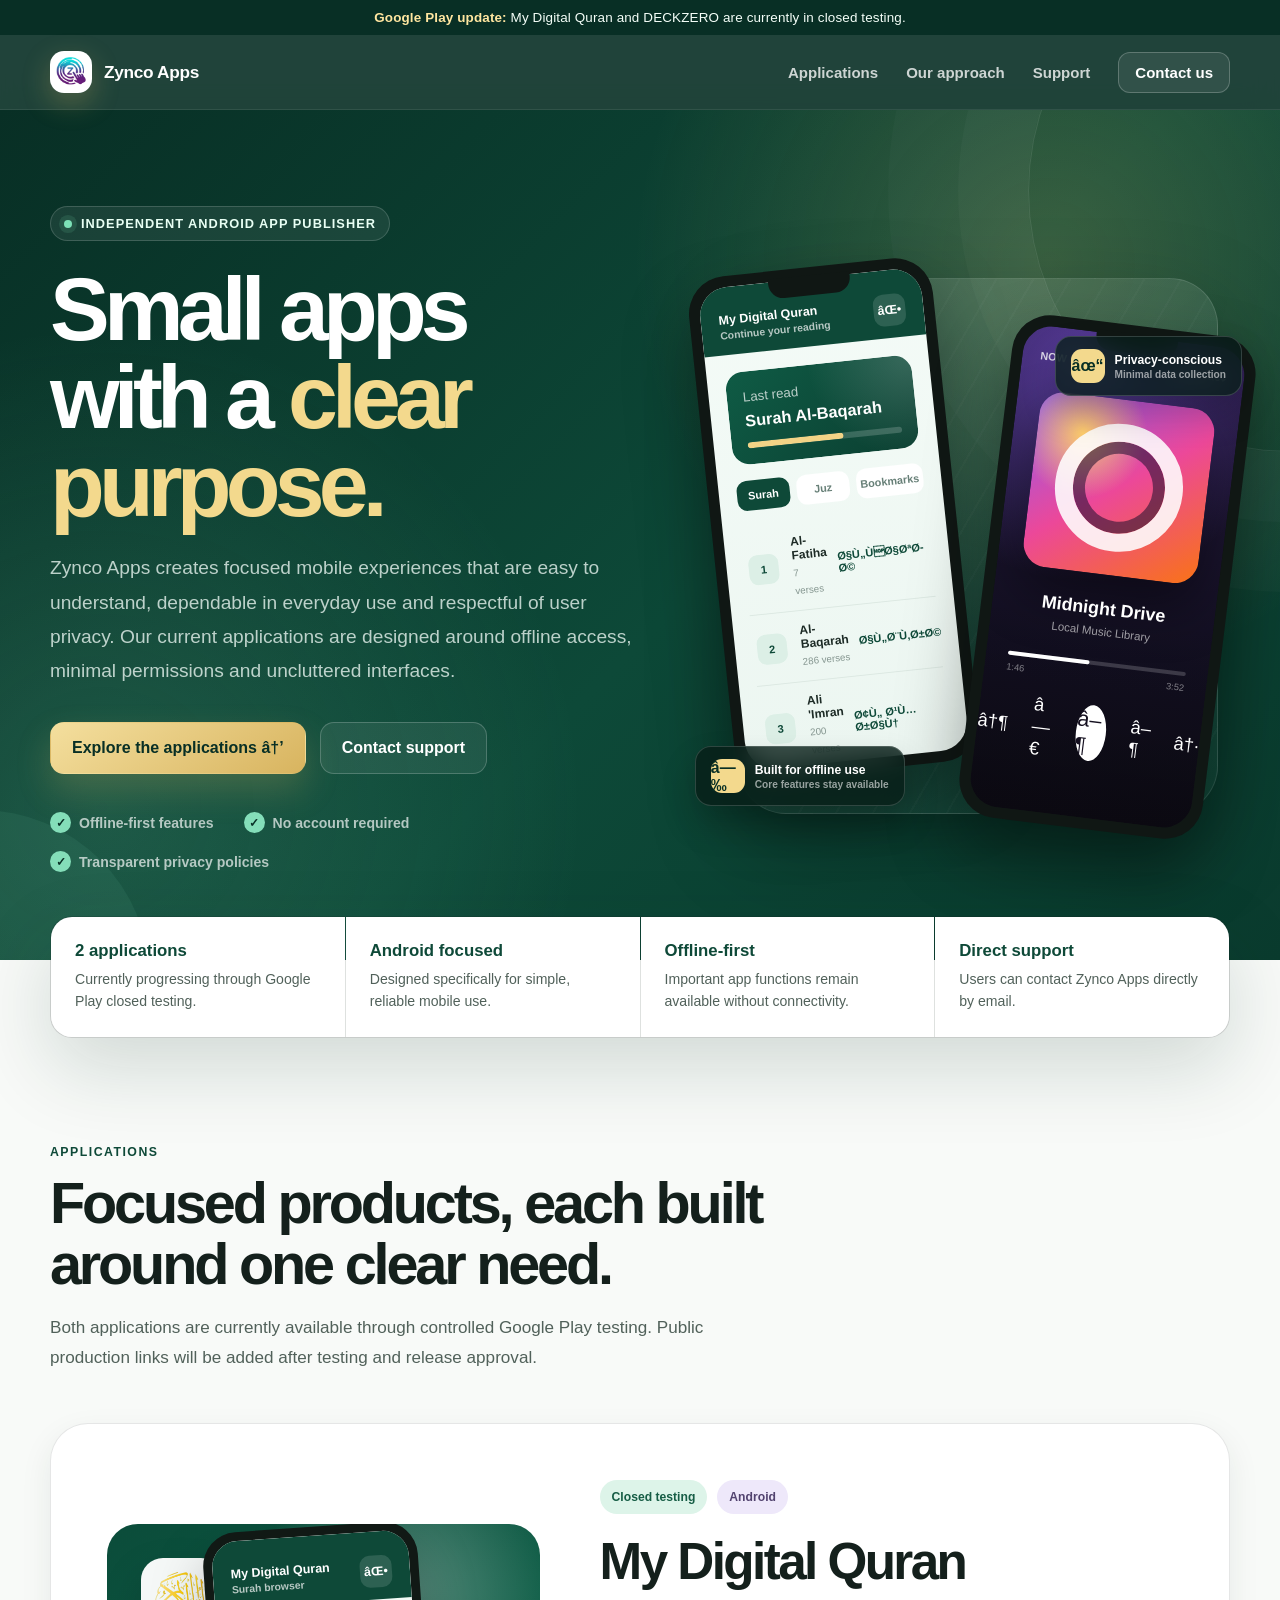
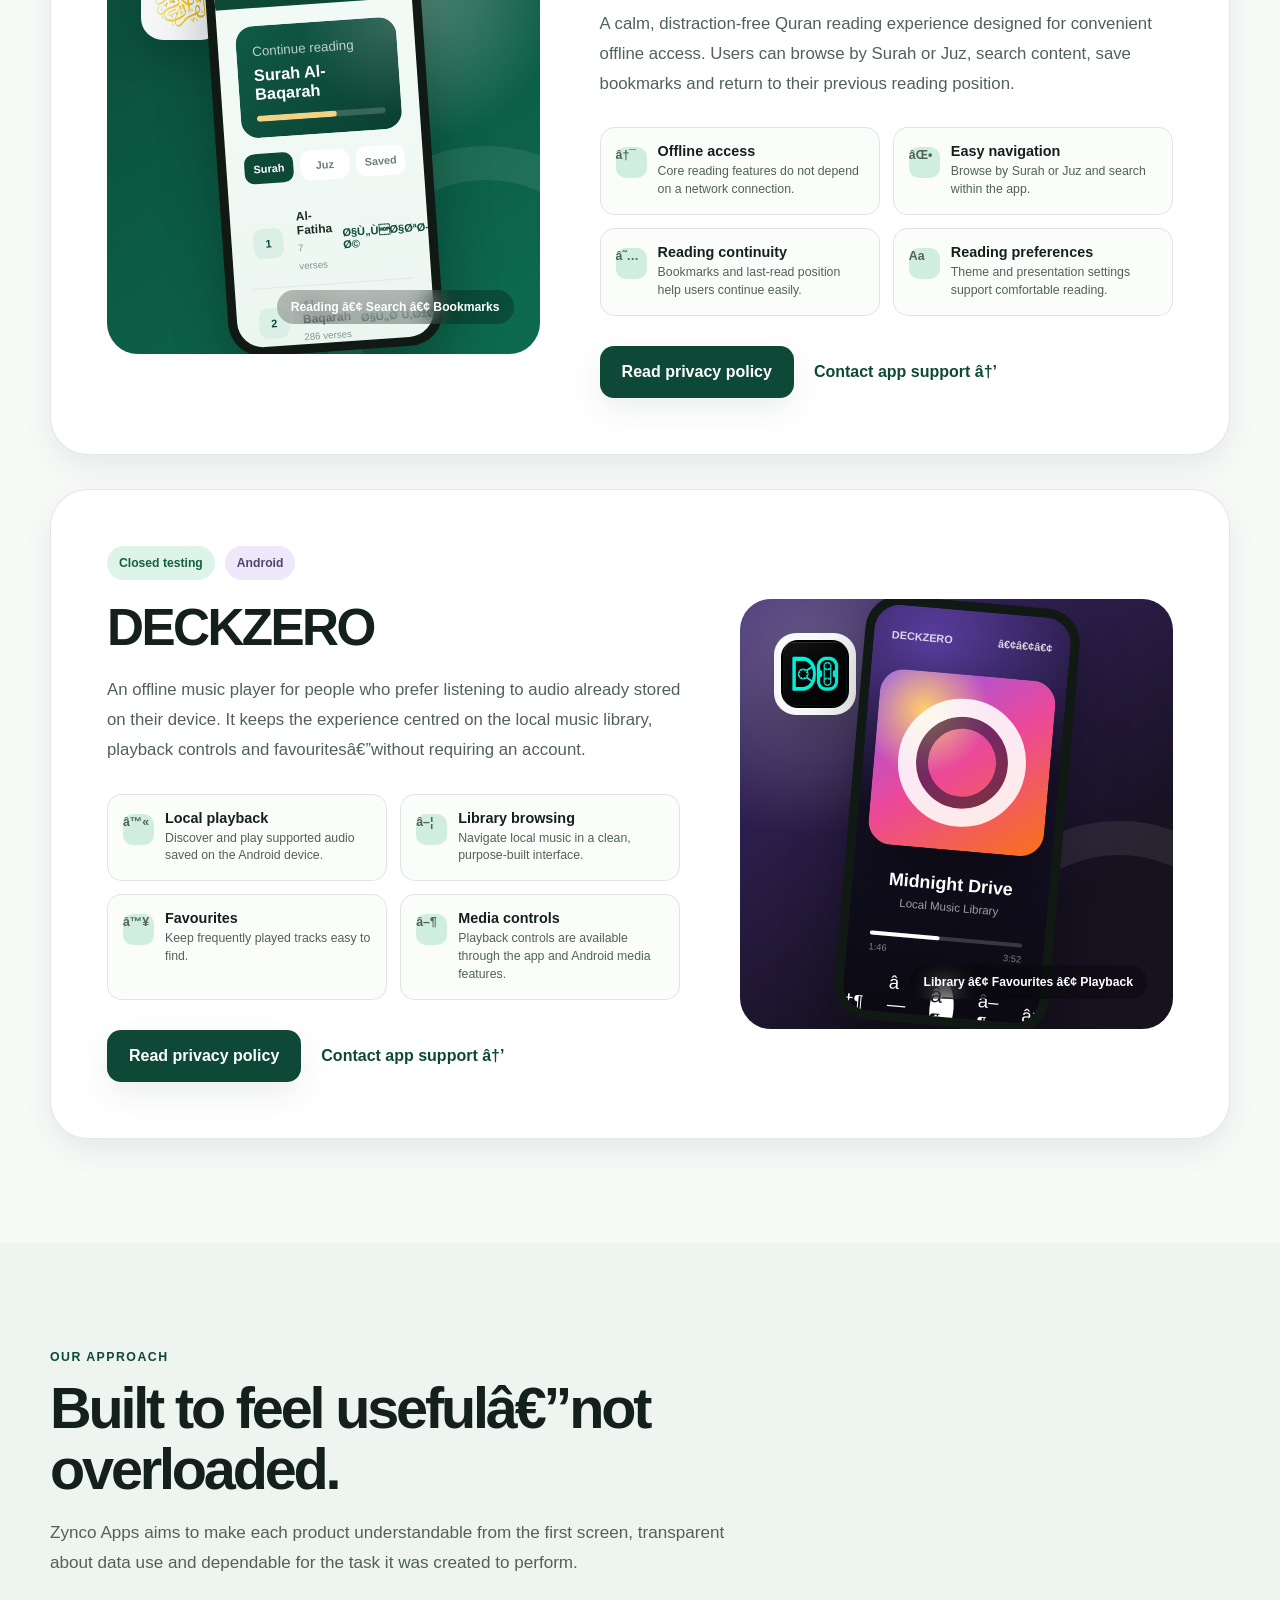
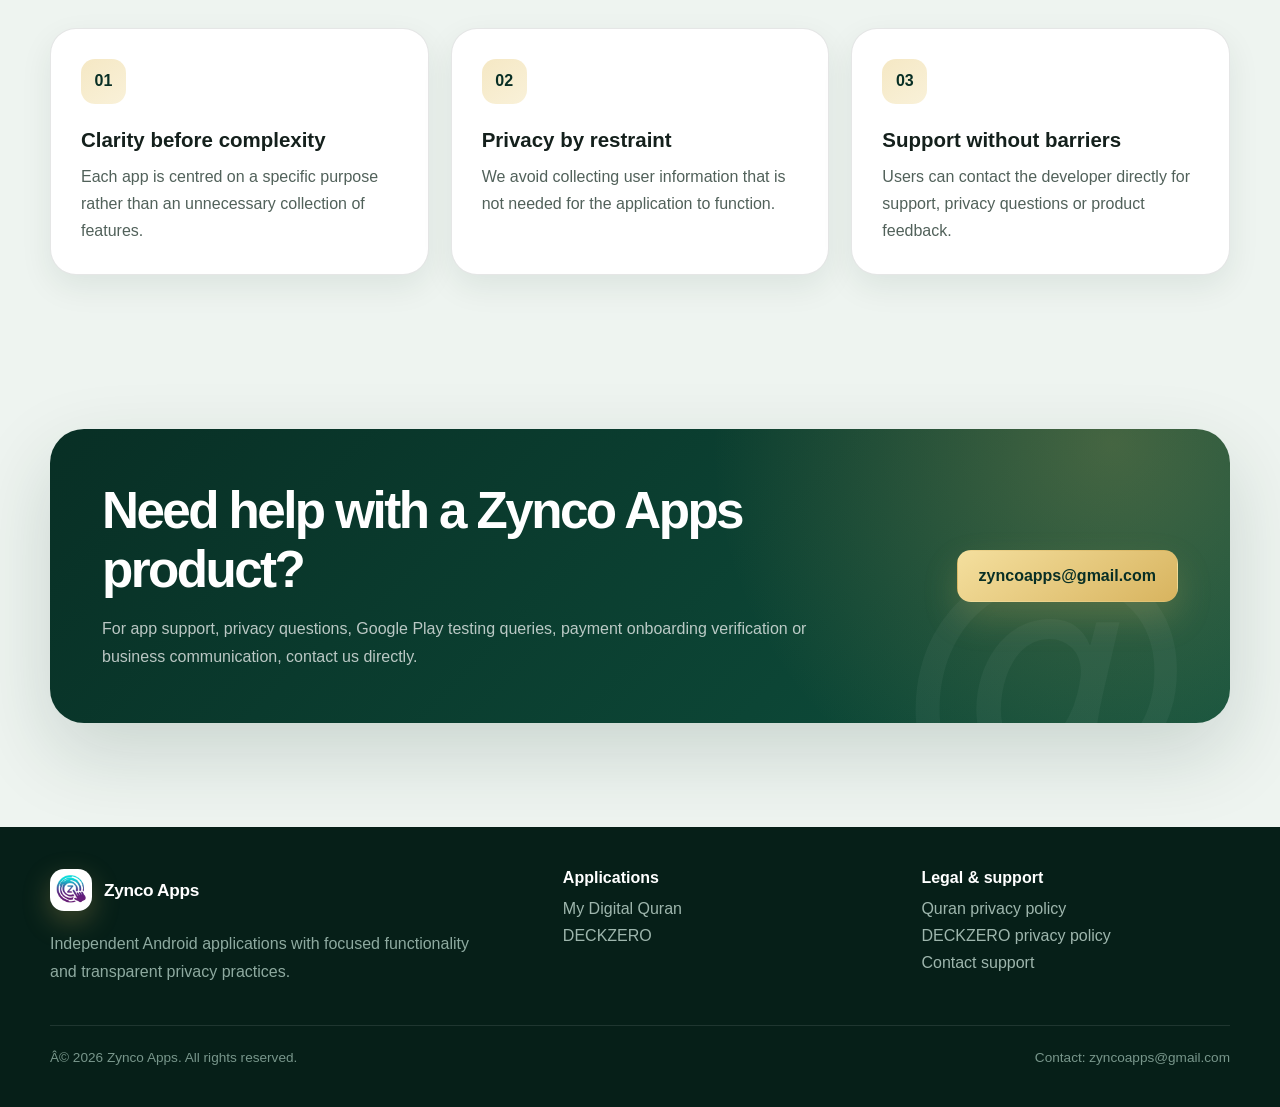
==== commit 987b5603: "Use PNG icon for DECKZERO" ====
--- a/index.html
+++ b/index.html
@@ -1,4 +1,4 @@
-<!DOCTYPE html>
+﻿<!DOCTYPE html>
 <html lang="en">
 <head>
   <meta charset="UTF-8">
@@ -26,7 +26,7 @@
       </a>
 
       <button class="menu-button" type="button" aria-label="Open navigation" aria-expanded="false">
-        ☰
+        â˜°
       </button>
 
       <nav class="nav-links" aria-label="Primary navigation">
@@ -52,7 +52,7 @@
           </p>
 
           <div class="hero-actions">
-            <a class="button button-primary" href="#apps">Explore the applications →</a>
+            <a class="button button-primary" href="#apps">Explore the applications â†’</a>
             <a class="button button-secondary" href="mailto:zyncoapps@gmail.com">Contact support</a>
           </div>
 
@@ -73,7 +73,7 @@
                   My Digital Quran
                   <small>Continue your reading</small>
                 </div>
-                <span class="round-action">⌕</span>
+                <span class="round-action">âŒ•</span>
               </div>
               <div class="quran-body">
                 <div class="continue-card">
@@ -91,22 +91,22 @@
                 <div class="surah-row">
                   <span class="surah-num">1</span>
                   <div><strong>Al-Fatiha</strong><small>7 verses</small></div>
-                  <span class="arabic-chip">الفاتحة</span>
+                  <span class="arabic-chip">Ø§Ù„ÙØ§ØªØ­Ø©</span>
                 </div>
                 <div class="surah-row">
                   <span class="surah-num">2</span>
                   <div><strong>Al-Baqarah</strong><small>286 verses</small></div>
-                  <span class="arabic-chip">البقرة</span>
+                  <span class="arabic-chip">Ø§Ù„Ø¨Ù‚Ø±Ø©</span>
                 </div>
                 <div class="surah-row">
                   <span class="surah-num">3</span>
                   <div><strong>Ali 'Imran</strong><small>200 verses</small></div>
-                  <span class="arabic-chip">آل عمران</span>
+                  <span class="arabic-chip">Ø¢Ù„ Ø¹Ù…Ø±Ø§Ù†</span>
                 </div>
                 <div class="surah-row">
                   <span class="surah-num">4</span>
                   <div><strong>An-Nisa</strong><small>176 verses</small></div>
-                  <span class="arabic-chip">النساء</span>
+                  <span class="arabic-chip">Ø§Ù„Ù†Ø³Ø§Ø¡</span>
                 </div>
               </div>
             </div>
@@ -116,7 +116,7 @@
             <div class="phone-screen music-screen">
               <div class="music-header">
                 <span>NOW PLAYING</span>
-                <span>•••</span>
+                <span>â€¢â€¢â€¢</span>
               </div>
               <div class="album-cover"></div>
               <div class="track-info">
@@ -128,22 +128,22 @@
                 <div class="time-row"><span>1:46</span><span>3:52</span></div>
               </div>
               <div class="player-controls">
-                <span>↶</span>
-                <span>◀</span>
-                <span class="play">▶</span>
-                <span>▶</span>
-                <span>↷</span>
+                <span>â†¶</span>
+                <span>â—€</span>
+                <span class="play">â–¶</span>
+                <span>â–¶</span>
+                <span>â†·</span>
               </div>
             </div>
           </div>
 
           <div class="floating-badge badge-one">
-            <span class="badge-icon">◉</span>
+            <span class="badge-icon">â—‰</span>
             <span><strong>Built for offline use</strong><small>Core features stay available</small></span>
           </div>
 
           <div class="floating-badge badge-two">
-            <span class="badge-icon">✓</span>
+            <span class="badge-icon">âœ“</span>
             <span><strong>Privacy-conscious</strong><small>Minimal data collection</small></span>
           </div>
         </div>
@@ -198,7 +198,7 @@
                       My Digital Quran
                       <small>Surah browser</small>
                     </div>
-                    <span class="round-action">⌕</span>
+                    <span class="round-action">âŒ•</span>
                   </div>
                   <div class="quran-body">
                     <div class="continue-card">
@@ -212,23 +212,23 @@
                     <div class="surah-row">
                       <span class="surah-num">1</span>
                       <div><strong>Al-Fatiha</strong><small>7 verses</small></div>
-                      <span class="arabic-chip">الفاتحة</span>
+                      <span class="arabic-chip">Ø§Ù„ÙØ§ØªØ­Ø©</span>
                     </div>
                     <div class="surah-row">
                       <span class="surah-num">2</span>
                       <div><strong>Al-Baqarah</strong><small>286 verses</small></div>
-                      <span class="arabic-chip">البقرة</span>
+                      <span class="arabic-chip">Ø§Ù„Ø¨Ù‚Ø±Ø©</span>
                     </div>
                     <div class="surah-row">
                       <span class="surah-num">3</span>
                       <div><strong>Ali 'Imran</strong><small>200 verses</small></div>
-                      <span class="arabic-chip">آل عمران</span>
-                    </div>
-                  </div>
-                </div>
-              </div>
-
-              <span class="visual-chip">Reading • Search • Bookmarks</span>
+                      <span class="arabic-chip">Ø¢Ù„ Ø¹Ù…Ø±Ø§Ù†</span>
+                    </div>
+                  </div>
+                </div>
+              </div>
+
+              <span class="visual-chip">Reading â€¢ Search â€¢ Bookmarks</span>
             </div>
 
             <div class="app-content">
@@ -245,15 +245,15 @@
 
               <div class="feature-grid">
                 <div class="feature">
-                  <span class="feature-icon">↯</span>
+                  <span class="feature-icon">â†¯</span>
                   <div><strong>Offline access</strong><span>Core reading features do not depend on a network connection.</span></div>
                 </div>
                 <div class="feature">
-                  <span class="feature-icon">⌕</span>
+                  <span class="feature-icon">âŒ•</span>
                   <div><strong>Easy navigation</strong><span>Browse by Surah or Juz and search within the app.</span></div>
                 </div>
                 <div class="feature">
-                  <span class="feature-icon">★</span>
+                  <span class="feature-icon">â˜…</span>
                   <div><strong>Reading continuity</strong><span>Bookmarks and last-read position help users continue easily.</span></div>
                 </div>
                 <div class="feature">
@@ -264,7 +264,7 @@
 
               <div class="app-actions">
                 <a class="button button-dark" href="my-digital-quran-privacy.html">Read privacy policy</a>
-                <a class="text-link" href="mailto:zyncoapps@gmail.com?subject=My%20Digital%20Quran%20Support">Contact app support →</a>
+                <a class="text-link" href="mailto:zyncoapps@gmail.com?subject=My%20Digital%20Quran%20Support">Contact app support â†’</a>
               </div>
             </div>
           </article>
@@ -272,14 +272,14 @@
           <article class="app-showcase reverse">
             <div class="app-visual app-visual-music">
               <div class="visual-icon">
-                <img src="assets/deckzero-icon.jpg" alt="DECKZERO icon">
+                <img src="assets/deckzero-icon.png" alt="DECKZERO icon">
               </div>
 
               <div class="tilted-device">
                 <div class="phone-screen music-screen">
                   <div class="music-header">
                     <span>DECKZERO</span>
-                    <span>•••</span>
+                    <span>â€¢â€¢â€¢</span>
                   </div>
                   <div class="album-cover"></div>
                   <div class="track-info">
@@ -291,12 +291,12 @@
                     <div class="time-row"><span>1:46</span><span>3:52</span></div>
                   </div>
                   <div class="player-controls">
-                    <span>↶</span><span>◀</span><span class="play">▶</span><span>▶</span><span>↷</span>
-                  </div>
-                </div>
-              </div>
-
-              <span class="visual-chip">Library • Favourites • Playback</span>
+                    <span>â†¶</span><span>â—€</span><span class="play">â–¶</span><span>â–¶</span><span>â†·</span>
+                  </div>
+                </div>
+              </div>
+
+              <span class="visual-chip">Library â€¢ Favourites â€¢ Playback</span>
             </div>
 
             <div class="app-content">
@@ -308,31 +308,31 @@
               <p>
                 An offline music player for people who prefer listening to audio already
                 stored on their device. It keeps the experience centred on the local music
-                library, playback controls and favourites—without requiring an account.
+                library, playback controls and favouritesâ€”without requiring an account.
               </p>
 
               <div class="feature-grid">
                 <div class="feature">
-                  <span class="feature-icon">♫</span>
+                  <span class="feature-icon">â™«</span>
                   <div><strong>Local playback</strong><span>Discover and play supported audio saved on the Android device.</span></div>
                 </div>
                 <div class="feature">
-                  <span class="feature-icon">▦</span>
+                  <span class="feature-icon">â–¦</span>
                   <div><strong>Library browsing</strong><span>Navigate local music in a clean, purpose-built interface.</span></div>
                 </div>
                 <div class="feature">
-                  <span class="feature-icon">♥</span>
+                  <span class="feature-icon">â™¥</span>
                   <div><strong>Favourites</strong><span>Keep frequently played tracks easy to find.</span></div>
                 </div>
                 <div class="feature">
-                  <span class="feature-icon">▶</span>
+                  <span class="feature-icon">â–¶</span>
                   <div><strong>Media controls</strong><span>Playback controls are available through the app and Android media features.</span></div>
                 </div>
               </div>
 
               <div class="app-actions">
                 <a class="button button-dark" href="deckzero-privacy.html">Read privacy policy</a>
-                <a class="text-link" href="mailto:zyncoapps@gmail.com?subject=DECKZERO%20Support">Contact app support →</a>
+                <a class="text-link" href="mailto:zyncoapps@gmail.com?subject=DECKZERO%20Support">Contact app support â†’</a>
               </div>
             </div>
           </article>
@@ -344,7 +344,7 @@
       <div class="container">
         <div class="section-heading">
           <span class="section-label">Our approach</span>
-          <h2>Built to feel useful—not overloaded.</h2>
+          <h2>Built to feel usefulâ€”not overloaded.</h2>
           <p>
             Zynco Apps aims to make each product understandable from the first screen,
             transparent about data use and dependable for the task it was created to perform.
@@ -415,10 +415,11 @@
       </div>
 
       <div class="footer-bottom">
-        <span>© 2026 Zynco Apps. All rights reserved.</span>
+        <span>Â© 2026 Zynco Apps. All rights reserved.</span>
         <span>Contact: zyncoapps@gmail.com</span>
       </div>
     </div>
   </footer>
 </body>
 </html>
+
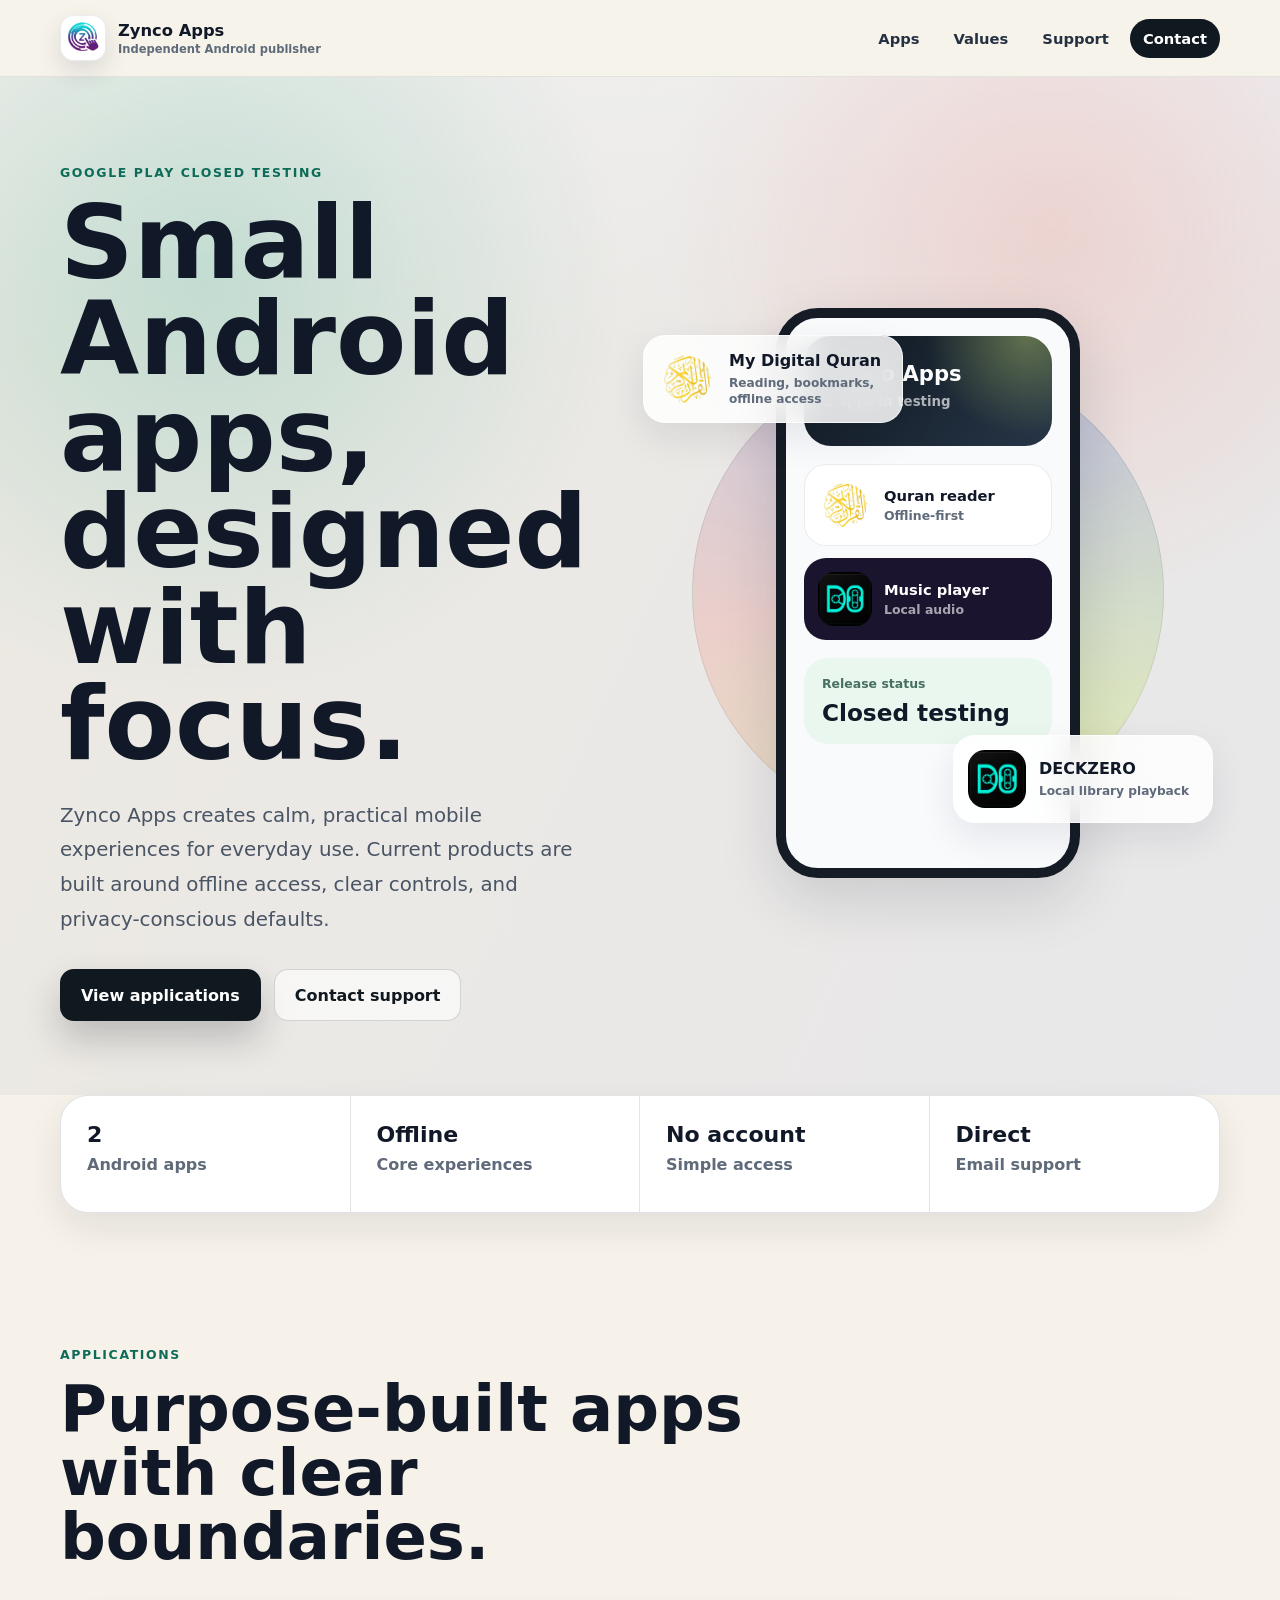
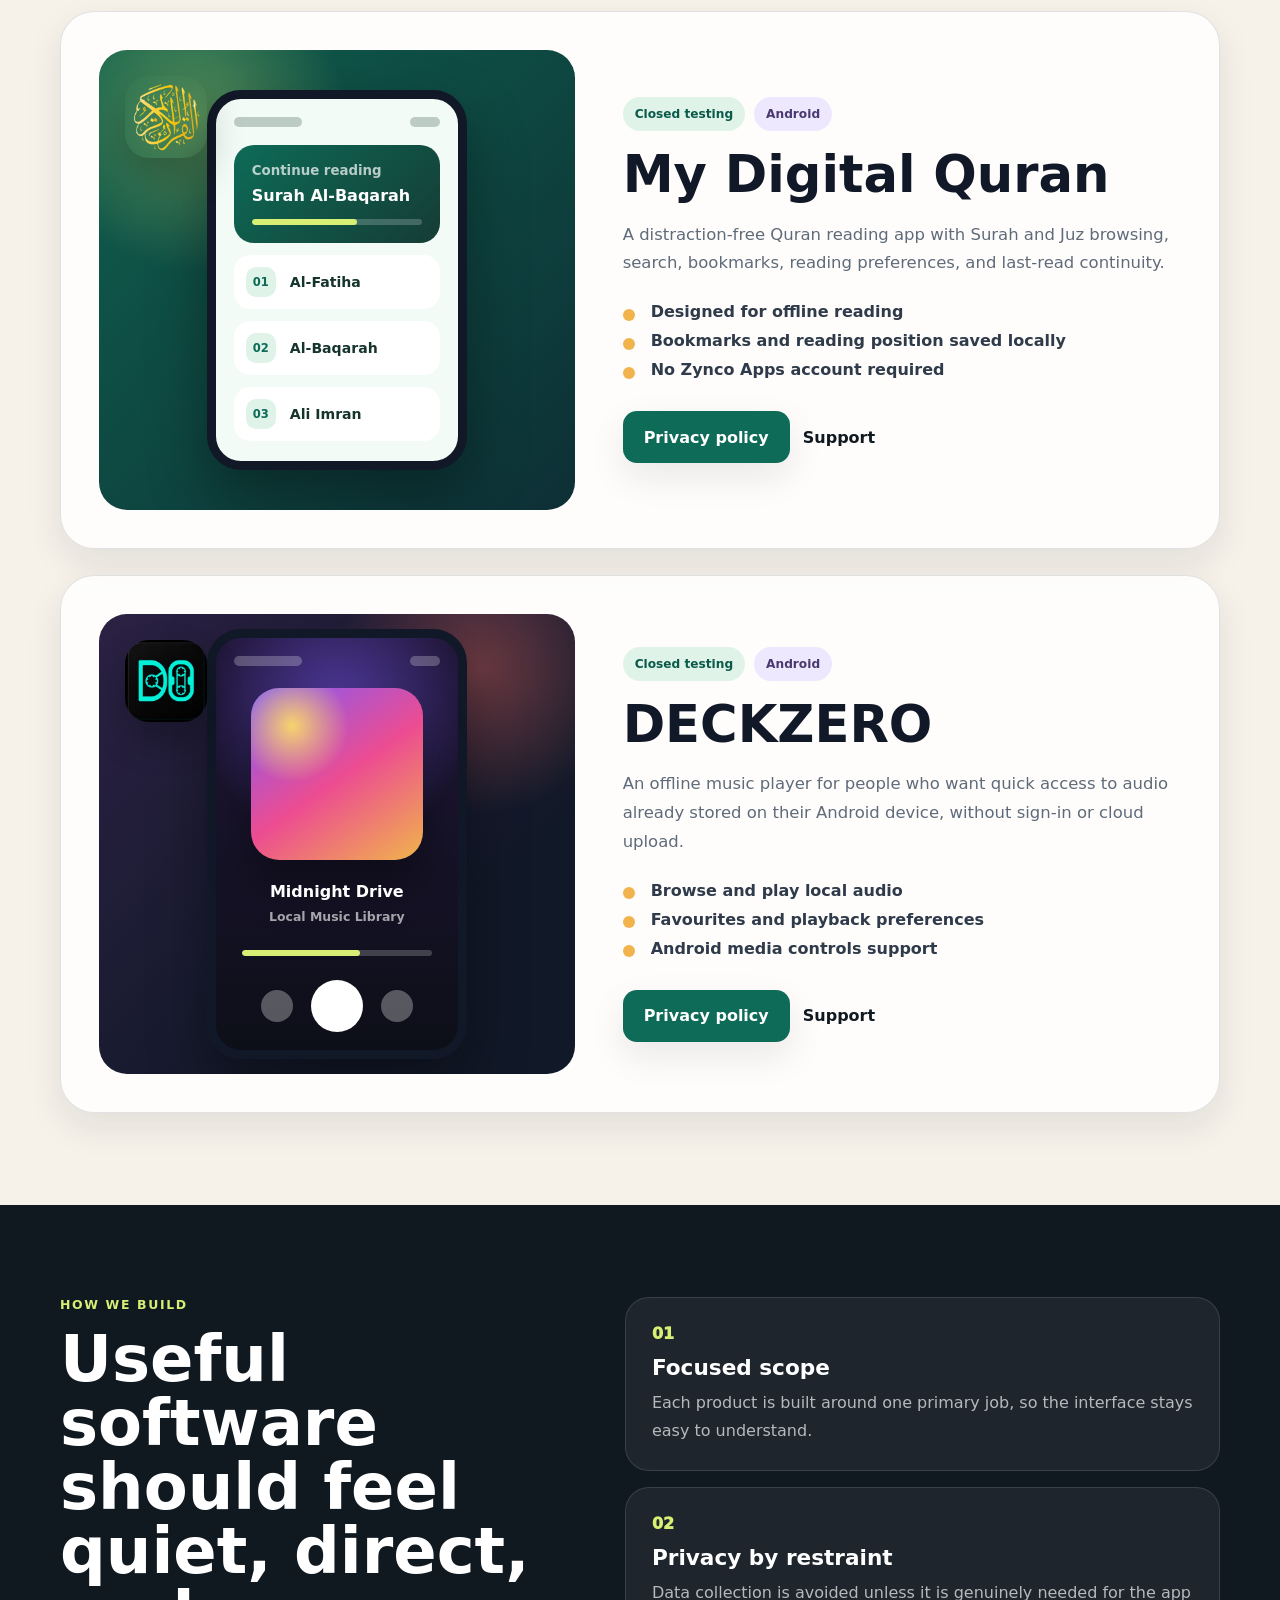
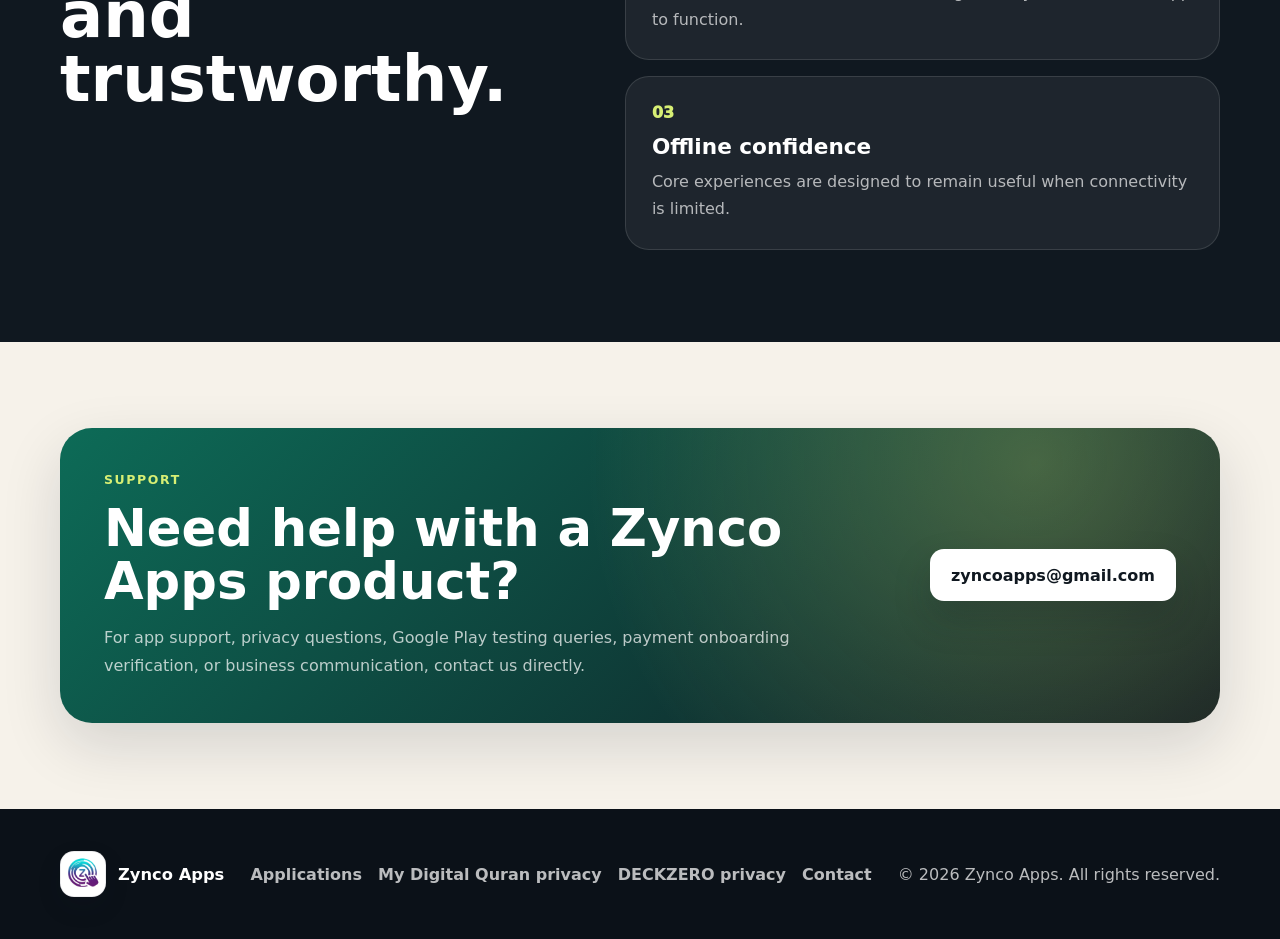
==== commit fd57554d: "Redesign Zynco Apps website" ====
--- a/index.html
+++ b/index.html
@@ -1,425 +1,252 @@
-﻿<!DOCTYPE html>
+<!DOCTYPE html>
 <html lang="en">
 <head>
   <meta charset="UTF-8">
   <meta name="viewport" content="width=device-width, initial-scale=1.0">
-  <meta name="description" content="Zynco Apps develops focused, privacy-conscious Android applications including My Digital Quran and DECKZERO.">
-  <meta name="theme-color" content="#082f25">
-  <title>Zynco Apps | Thoughtful Android Applications</title>
+  <meta name="description" content="Zynco Apps builds focused Android applications including My Digital Quran and DECKZERO.">
+  <meta name="theme-color" content="#101820">
+  <title>Zynco Apps | Focused Android Applications</title>
   <link rel="icon" type="image/png" href="assets/zynco-apps-icon.png">
   <link rel="apple-touch-icon" href="assets/zynco-apps-icon.png">
   <link rel="stylesheet" href="styles.css">
   <script src="script.js" defer></script>
 </head>
 <body>
-  <div class="announcement">
-    <strong>Google Play update:</strong> My Digital Quran and DECKZERO are currently in closed testing.
-  </div>
-
   <header class="site-header">
-    <div class="container navbar">
+    <div class="container nav-shell">
+      <a class="brand" href="index.html" aria-label="Zynco Apps home">
+        <span class="brand-mark">
+          <img src="assets/zynco-apps-icon.png" alt="Zynco Apps logo">
+        </span>
+        <span>
+          <span class="brand-name">Zynco Apps</span>
+          <span class="brand-tag">Independent Android publisher</span>
+        </span>
+      </a>
+
+      <button class="menu-button" type="button" aria-label="Open navigation" aria-expanded="false">
+        <span></span>
+        <span></span>
+        <span></span>
+      </button>
+
+      <nav class="nav-links" aria-label="Primary navigation">
+        <a href="#apps">Apps</a>
+        <a href="#values">Values</a>
+        <a href="#support">Support</a>
+        <a class="nav-cta" href="mailto:zyncoapps@gmail.com">Contact</a>
+      </nav>
+    </div>
+  </header>
+
+  <main>
+    <section class="hero">
+      <div class="container hero-layout">
+        <div class="hero-copy">
+          <p class="eyebrow">Google Play closed testing</p>
+          <h1>Small Android apps, designed with focus.</h1>
+          <p>
+            Zynco Apps creates calm, practical mobile experiences for everyday use.
+            Current products are built around offline access, clear controls, and
+            privacy-conscious defaults.
+          </p>
+          <div class="hero-actions">
+            <a class="button button-primary" href="#apps">View applications</a>
+            <a class="button button-secondary" href="mailto:zyncoapps@gmail.com">Contact support</a>
+          </div>
+        </div>
+
+        <div class="hero-visual" aria-label="Zynco Apps product preview">
+          <div class="product-orbit">
+            <article class="preview-card preview-quran">
+              <img src="assets/my-digital-quran-icon.png" alt="My Digital Quran icon">
+              <div>
+                <span>My Digital Quran</span>
+                <strong>Reading, bookmarks, offline access</strong>
+              </div>
+            </article>
+            <article class="preview-card preview-deckzero">
+              <img src="assets/deckzero-icon.png" alt="DECKZERO icon">
+              <div>
+                <span>DECKZERO</span>
+                <strong>Local library playback</strong>
+              </div>
+            </article>
+            <div class="phone-mockup">
+              <div class="phone-top">
+                <span>Zynco Apps</span>
+                <small>2 apps in testing</small>
+              </div>
+              <div class="app-stack">
+                <div class="mini-app">
+                  <img src="assets/my-digital-quran-icon.png" alt="">
+                  <div><strong>Quran reader</strong><span>Offline-first</span></div>
+                </div>
+                <div class="mini-app dark">
+                  <img src="assets/deckzero-icon.png" alt="">
+                  <div><strong>Music player</strong><span>Local audio</span></div>
+                </div>
+              </div>
+              <div class="phone-panel">
+                <span>Release status</span>
+                <strong>Closed testing</strong>
+              </div>
+            </div>
+          </div>
+        </div>
+      </div>
+    </section>
+
+    <section class="stats-band" aria-label="Product highlights">
+      <div class="container stats-grid">
+        <div><strong>2</strong><span>Android apps</span></div>
+        <div><strong>Offline</strong><span>Core experiences</span></div>
+        <div><strong>No account</strong><span>Simple access</span></div>
+        <div><strong>Direct</strong><span>Email support</span></div>
+      </div>
+    </section>
+
+    <section class="section" id="apps">
+      <div class="container">
+        <div class="section-heading">
+          <p class="eyebrow">Applications</p>
+          <h2>Purpose-built apps with clear boundaries.</h2>
+        </div>
+
+        <div class="app-grid">
+          <article class="app-card quran-card">
+            <div class="app-card-media">
+              <img class="app-icon" src="assets/my-digital-quran-icon.png" alt="My Digital Quran icon">
+              <div class="screen-preview quran-preview">
+                <div class="screen-bar"><span></span><span></span></div>
+                <div class="reading-card">
+                  <small>Continue reading</small>
+                  <strong>Surah Al-Baqarah</strong>
+                  <span class="progress"><i></i></span>
+                </div>
+                <div class="list-row"><b>01</b><span>Al-Fatiha</span></div>
+                <div class="list-row"><b>02</b><span>Al-Baqarah</span></div>
+                <div class="list-row"><b>03</b><span>Ali Imran</span></div>
+              </div>
+            </div>
+            <div class="app-card-body">
+              <div class="pill-row">
+                <span>Closed testing</span>
+                <span>Android</span>
+              </div>
+              <h3>My Digital Quran</h3>
+              <p>
+                A distraction-free Quran reading app with Surah and Juz browsing,
+                search, bookmarks, reading preferences, and last-read continuity.
+              </p>
+              <ul class="feature-list">
+                <li>Designed for offline reading</li>
+                <li>Bookmarks and reading position saved locally</li>
+                <li>No Zynco Apps account required</li>
+              </ul>
+              <div class="card-actions">
+                <a class="button button-dark" href="my-digital-quran-privacy.html">Privacy policy</a>
+                <a class="text-link" href="mailto:zyncoapps@gmail.com?subject=My%20Digital%20Quran%20Support">Support</a>
+              </div>
+            </div>
+          </article>
+
+          <article class="app-card deckzero-card">
+            <div class="app-card-media">
+              <img class="app-icon" src="assets/deckzero-icon.png" alt="DECKZERO icon">
+              <div class="screen-preview deckzero-preview">
+                <div class="screen-bar"><span></span><span></span></div>
+                <div class="album-art"></div>
+                <div class="track-lines">
+                  <strong>Midnight Drive</strong>
+                  <span>Local Music Library</span>
+                </div>
+                <div class="music-line"><i></i></div>
+                <div class="controls"><span></span><b></b><span></span></div>
+              </div>
+            </div>
+            <div class="app-card-body">
+              <div class="pill-row">
+                <span>Closed testing</span>
+                <span>Android</span>
+              </div>
+              <h3>DECKZERO</h3>
+              <p>
+                An offline music player for people who want quick access to audio
+                already stored on their Android device, without sign-in or cloud upload.
+              </p>
+              <ul class="feature-list">
+                <li>Browse and play local audio</li>
+                <li>Favourites and playback preferences</li>
+                <li>Android media controls support</li>
+              </ul>
+              <div class="card-actions">
+                <a class="button button-dark" href="deckzero-privacy.html">Privacy policy</a>
+                <a class="text-link" href="mailto:zyncoapps@gmail.com?subject=DECKZERO%20Support">Support</a>
+              </div>
+            </div>
+          </article>
+        </div>
+      </div>
+    </section>
+
+    <section class="section values-section" id="values">
+      <div class="container values-layout">
+        <div class="section-heading">
+          <p class="eyebrow">How we build</p>
+          <h2>Useful software should feel quiet, direct, and trustworthy.</h2>
+        </div>
+        <div class="values-grid">
+          <article>
+            <span>01</span>
+            <h3>Focused scope</h3>
+            <p>Each product is built around one primary job, so the interface stays easy to understand.</p>
+          </article>
+          <article>
+            <span>02</span>
+            <h3>Privacy by restraint</h3>
+            <p>Data collection is avoided unless it is genuinely needed for the app to function.</p>
+          </article>
+          <article>
+            <span>03</span>
+            <h3>Offline confidence</h3>
+            <p>Core experiences are designed to remain useful when connectivity is limited.</p>
+          </article>
+        </div>
+      </div>
+    </section>
+
+    <section class="support-section" id="support">
+      <div class="container support-panel">
+        <div>
+          <p class="eyebrow">Support</p>
+          <h2>Need help with a Zynco Apps product?</h2>
+          <p>
+            For app support, privacy questions, Google Play testing queries,
+            payment onboarding verification, or business communication, contact us directly.
+          </p>
+        </div>
+        <a class="button button-primary" href="mailto:zyncoapps@gmail.com">zyncoapps@gmail.com</a>
+      </div>
+    </section>
+  </main>
+
+  <footer class="site-footer">
+    <div class="container footer-layout">
       <a class="brand" href="index.html" aria-label="Zynco Apps home">
         <span class="brand-mark">
           <img src="assets/zynco-apps-icon.png" alt="Zynco Apps logo">
         </span>
         <span class="brand-name">Zynco Apps</span>
       </a>
-
-      <button class="menu-button" type="button" aria-label="Open navigation" aria-expanded="false">
-        â˜°
-      </button>
-
-      <nav class="nav-links" aria-label="Primary navigation">
+      <nav aria-label="Footer navigation">
         <a href="#apps">Applications</a>
-        <a href="#principles">Our approach</a>
-        <a href="#support">Support</a>
-        <a class="nav-cta" href="mailto:zyncoapps@gmail.com">Contact us</a>
+        <a href="my-digital-quran-privacy.html">My Digital Quran privacy</a>
+        <a href="deckzero-privacy.html">DECKZERO privacy</a>
+        <a href="mailto:zyncoapps@gmail.com">Contact</a>
       </nav>
-    </div>
-  </header>
-
-  <main>
-    <section class="hero">
-      <div class="container hero-grid">
-        <div class="hero-content">
-          <span class="kicker"><span class="kicker-dot"></span>Independent Android app publisher</span>
-          <h1>Small apps with a <span>clear purpose.</span></h1>
-          <p class="hero-copy">
-            Zynco Apps creates focused mobile experiences that are easy to understand,
-            dependable in everyday use and respectful of user privacy. Our current
-            applications are designed around offline access, minimal permissions and
-            uncluttered interfaces.
-          </p>
-
-          <div class="hero-actions">
-            <a class="button button-primary" href="#apps">Explore the applications â†’</a>
-            <a class="button button-secondary" href="mailto:zyncoapps@gmail.com">Contact support</a>
-          </div>
-
-          <div class="hero-proof" aria-label="Product principles">
-            <span>Offline-first features</span>
-            <span>No account required</span>
-            <span>Transparent privacy policies</span>
-          </div>
-        </div>
-
-        <div class="device-stage" aria-label="Preview of Zynco Apps mobile applications">
-          <div class="glow-card"></div>
-
-          <div class="phone phone-quran">
-            <div class="phone-screen quran-screen">
-              <div class="app-bar">
-                <div>
-                  My Digital Quran
-                  <small>Continue your reading</small>
-                </div>
-                <span class="round-action">âŒ•</span>
-              </div>
-              <div class="quran-body">
-                <div class="continue-card">
-                  <small>Last read</small>
-                  <strong>Surah Al-Baqarah</strong>
-                  <div class="progress-track"><span></span></div>
-                </div>
-
-                <div class="quran-tabs">
-                  <span>Surah</span>
-                  <span>Juz</span>
-                  <span>Bookmarks</span>
-                </div>
-
-                <div class="surah-row">
-                  <span class="surah-num">1</span>
-                  <div><strong>Al-Fatiha</strong><small>7 verses</small></div>
-                  <span class="arabic-chip">Ø§Ù„ÙØ§ØªØ­Ø©</span>
-                </div>
-                <div class="surah-row">
-                  <span class="surah-num">2</span>
-                  <div><strong>Al-Baqarah</strong><small>286 verses</small></div>
-                  <span class="arabic-chip">Ø§Ù„Ø¨Ù‚Ø±Ø©</span>
-                </div>
-                <div class="surah-row">
-                  <span class="surah-num">3</span>
-                  <div><strong>Ali 'Imran</strong><small>200 verses</small></div>
-                  <span class="arabic-chip">Ø¢Ù„ Ø¹Ù…Ø±Ø§Ù†</span>
-                </div>
-                <div class="surah-row">
-                  <span class="surah-num">4</span>
-                  <div><strong>An-Nisa</strong><small>176 verses</small></div>
-                  <span class="arabic-chip">Ø§Ù„Ù†Ø³Ø§Ø¡</span>
-                </div>
-              </div>
-            </div>
-          </div>
-
-          <div class="phone phone-music">
-            <div class="phone-screen music-screen">
-              <div class="music-header">
-                <span>NOW PLAYING</span>
-                <span>â€¢â€¢â€¢</span>
-              </div>
-              <div class="album-cover"></div>
-              <div class="track-info">
-                <strong>Midnight Drive</strong>
-                <span>Local Music Library</span>
-              </div>
-              <div class="music-progress">
-                <div class="bar"><span></span></div>
-                <div class="time-row"><span>1:46</span><span>3:52</span></div>
-              </div>
-              <div class="player-controls">
-                <span>â†¶</span>
-                <span>â—€</span>
-                <span class="play">â–¶</span>
-                <span>â–¶</span>
-                <span>â†·</span>
-              </div>
-            </div>
-          </div>
-
-          <div class="floating-badge badge-one">
-            <span class="badge-icon">â—‰</span>
-            <span><strong>Built for offline use</strong><small>Core features stay available</small></span>
-          </div>
-
-          <div class="floating-badge badge-two">
-            <span class="badge-icon">âœ“</span>
-            <span><strong>Privacy-conscious</strong><small>Minimal data collection</small></span>
-          </div>
-        </div>
-      </div>
-    </section>
-
-    <div class="trust-strip">
-      <div class="container">
-        <div class="trust-panel">
-          <div class="trust-item">
-            <strong>2 applications</strong>
-            <span>Currently progressing through Google Play closed testing.</span>
-          </div>
-          <div class="trust-item">
-            <strong>Android focused</strong>
-            <span>Designed specifically for simple, reliable mobile use.</span>
-          </div>
-          <div class="trust-item">
-            <strong>Offline-first</strong>
-            <span>Important app functions remain available without connectivity.</span>
-          </div>
-          <div class="trust-item">
-            <strong>Direct support</strong>
-            <span>Users can contact Zynco Apps directly by email.</span>
-          </div>
-        </div>
-      </div>
-    </div>
-
-    <section class="section" id="apps">
-      <div class="container">
-        <div class="section-heading">
-          <span class="section-label">Applications</span>
-          <h2>Focused products, each built around one clear need.</h2>
-          <p>
-            Both applications are currently available through controlled Google Play
-            testing. Public production links will be added after testing and release approval.
-          </p>
-        </div>
-
-        <div class="showcase-list">
-          <article class="app-showcase">
-            <div class="app-visual app-visual-quran">
-              <div class="visual-icon">
-                <img src="assets/my-digital-quran-icon.png" alt="My Digital Quran icon">
-              </div>
-
-              <div class="tilted-device">
-                <div class="phone-screen quran-screen">
-                  <div class="app-bar">
-                    <div>
-                      My Digital Quran
-                      <small>Surah browser</small>
-                    </div>
-                    <span class="round-action">âŒ•</span>
-                  </div>
-                  <div class="quran-body">
-                    <div class="continue-card">
-                      <small>Continue reading</small>
-                      <strong>Surah Al-Baqarah</strong>
-                      <div class="progress-track"><span></span></div>
-                    </div>
-                    <div class="quran-tabs">
-                      <span>Surah</span><span>Juz</span><span>Saved</span>
-                    </div>
-                    <div class="surah-row">
-                      <span class="surah-num">1</span>
-                      <div><strong>Al-Fatiha</strong><small>7 verses</small></div>
-                      <span class="arabic-chip">Ø§Ù„ÙØ§ØªØ­Ø©</span>
-                    </div>
-                    <div class="surah-row">
-                      <span class="surah-num">2</span>
-                      <div><strong>Al-Baqarah</strong><small>286 verses</small></div>
-                      <span class="arabic-chip">Ø§Ù„Ø¨Ù‚Ø±Ø©</span>
-                    </div>
-                    <div class="surah-row">
-                      <span class="surah-num">3</span>
-                      <div><strong>Ali 'Imran</strong><small>200 verses</small></div>
-                      <span class="arabic-chip">Ø¢Ù„ Ø¹Ù…Ø±Ø§Ù†</span>
-                    </div>
-                  </div>
-                </div>
-              </div>
-
-              <span class="visual-chip">Reading â€¢ Search â€¢ Bookmarks</span>
-            </div>
-
-            <div class="app-content">
-              <div class="app-meta">
-                <span class="status-pill">Closed testing</span>
-                <span class="platform-pill">Android</span>
-              </div>
-              <h3>My Digital Quran</h3>
-              <p>
-                A calm, distraction-free Quran reading experience designed for convenient
-                offline access. Users can browse by Surah or Juz, search content, save
-                bookmarks and return to their previous reading position.
-              </p>
-
-              <div class="feature-grid">
-                <div class="feature">
-                  <span class="feature-icon">â†¯</span>
-                  <div><strong>Offline access</strong><span>Core reading features do not depend on a network connection.</span></div>
-                </div>
-                <div class="feature">
-                  <span class="feature-icon">âŒ•</span>
-                  <div><strong>Easy navigation</strong><span>Browse by Surah or Juz and search within the app.</span></div>
-                </div>
-                <div class="feature">
-                  <span class="feature-icon">â˜…</span>
-                  <div><strong>Reading continuity</strong><span>Bookmarks and last-read position help users continue easily.</span></div>
-                </div>
-                <div class="feature">
-                  <span class="feature-icon">Aa</span>
-                  <div><strong>Reading preferences</strong><span>Theme and presentation settings support comfortable reading.</span></div>
-                </div>
-              </div>
-
-              <div class="app-actions">
-                <a class="button button-dark" href="my-digital-quran-privacy.html">Read privacy policy</a>
-                <a class="text-link" href="mailto:zyncoapps@gmail.com?subject=My%20Digital%20Quran%20Support">Contact app support â†’</a>
-              </div>
-            </div>
-          </article>
-
-          <article class="app-showcase reverse">
-            <div class="app-visual app-visual-music">
-              <div class="visual-icon">
-                <img src="assets/deckzero-icon.png" alt="DECKZERO icon">
-              </div>
-
-              <div class="tilted-device">
-                <div class="phone-screen music-screen">
-                  <div class="music-header">
-                    <span>DECKZERO</span>
-                    <span>â€¢â€¢â€¢</span>
-                  </div>
-                  <div class="album-cover"></div>
-                  <div class="track-info">
-                    <strong>Midnight Drive</strong>
-                    <span>Local Music Library</span>
-                  </div>
-                  <div class="music-progress">
-                    <div class="bar"><span></span></div>
-                    <div class="time-row"><span>1:46</span><span>3:52</span></div>
-                  </div>
-                  <div class="player-controls">
-                    <span>â†¶</span><span>â—€</span><span class="play">â–¶</span><span>â–¶</span><span>â†·</span>
-                  </div>
-                </div>
-              </div>
-
-              <span class="visual-chip">Library â€¢ Favourites â€¢ Playback</span>
-            </div>
-
-            <div class="app-content">
-              <div class="app-meta">
-                <span class="status-pill">Closed testing</span>
-                <span class="platform-pill">Android</span>
-              </div>
-              <h3>DECKZERO</h3>
-              <p>
-                An offline music player for people who prefer listening to audio already
-                stored on their device. It keeps the experience centred on the local music
-                library, playback controls and favouritesâ€”without requiring an account.
-              </p>
-
-              <div class="feature-grid">
-                <div class="feature">
-                  <span class="feature-icon">â™«</span>
-                  <div><strong>Local playback</strong><span>Discover and play supported audio saved on the Android device.</span></div>
-                </div>
-                <div class="feature">
-                  <span class="feature-icon">â–¦</span>
-                  <div><strong>Library browsing</strong><span>Navigate local music in a clean, purpose-built interface.</span></div>
-                </div>
-                <div class="feature">
-                  <span class="feature-icon">â™¥</span>
-                  <div><strong>Favourites</strong><span>Keep frequently played tracks easy to find.</span></div>
-                </div>
-                <div class="feature">
-                  <span class="feature-icon">â–¶</span>
-                  <div><strong>Media controls</strong><span>Playback controls are available through the app and Android media features.</span></div>
-                </div>
-              </div>
-
-              <div class="app-actions">
-                <a class="button button-dark" href="deckzero-privacy.html">Read privacy policy</a>
-                <a class="text-link" href="mailto:zyncoapps@gmail.com?subject=DECKZERO%20Support">Contact app support â†’</a>
-              </div>
-            </div>
-          </article>
-        </div>
-      </div>
-    </section>
-
-    <section class="section section-soft" id="principles">
-      <div class="container">
-        <div class="section-heading">
-          <span class="section-label">Our approach</span>
-          <h2>Built to feel usefulâ€”not overloaded.</h2>
-          <p>
-            Zynco Apps aims to make each product understandable from the first screen,
-            transparent about data use and dependable for the task it was created to perform.
-          </p>
-        </div>
-
-        <div class="principles-grid">
-          <article class="principle">
-            <span class="principle-number">01</span>
-            <h3>Clarity before complexity</h3>
-            <p>Each app is centred on a specific purpose rather than an unnecessary collection of features.</p>
-          </article>
-          <article class="principle">
-            <span class="principle-number">02</span>
-            <h3>Privacy by restraint</h3>
-            <p>We avoid collecting user information that is not needed for the application to function.</p>
-          </article>
-          <article class="principle">
-            <span class="principle-number">03</span>
-            <h3>Support without barriers</h3>
-            <p>Users can contact the developer directly for support, privacy questions or product feedback.</p>
-          </article>
-        </div>
-      </div>
-    </section>
-
-    <section class="contact-section" id="support">
-      <div class="container">
-        <div class="contact-card">
-          <div>
-            <h2>Need help with a Zynco Apps product?</h2>
-            <p>
-              For app support, privacy questions, Google Play testing queries,
-              payment onboarding verification or business communication, contact us directly.
-            </p>
-          </div>
-          <a class="button button-primary" href="mailto:zyncoapps@gmail.com">zyncoapps@gmail.com</a>
-        </div>
-      </div>
-    </section>
-  </main>
-
-  <footer class="site-footer">
-    <div class="container">
-      <div class="footer-grid">
-        <div class="footer-brand">
-          <a class="brand" href="index.html">
-            <span class="brand-mark">
-              <img src="assets/zynco-apps-icon.png" alt="Zynco Apps logo">
-            </span>
-            <span class="brand-name">Zynco Apps</span>
-          </a>
-          <p>Independent Android applications with focused functionality and transparent privacy practices.</p>
-        </div>
-
-        <div class="footer-column">
-          <strong>Applications</strong>
-          <a href="#apps">My Digital Quran</a>
-          <a href="#apps">DECKZERO</a>
-        </div>
-
-        <div class="footer-column">
-          <strong>Legal & support</strong>
-          <a href="my-digital-quran-privacy.html">Quran privacy policy</a>
-          <a href="deckzero-privacy.html">DECKZERO privacy policy</a>
-          <a href="mailto:zyncoapps@gmail.com">Contact support</a>
-        </div>
-      </div>
-
-      <div class="footer-bottom">
-        <span>Â© 2026 Zynco Apps. All rights reserved.</span>
-        <span>Contact: zyncoapps@gmail.com</span>
-      </div>
+      <p>&copy; 2026 Zynco Apps. All rights reserved.</p>
     </div>
   </footer>
 </body>
 </html>
-
--- a/styles.css
+++ b/styles.css
@@ -1,24 +1,22 @@
 :root {
-  --ink: #14201c;
-  --ink-soft: #51615a;
-  --paper: #f8faf8;
-  --paper-alt: #eef4f0;
-  --white: #ffffff;
-  --forest: #0e4938;
-  --forest-deep: #082f25;
-  --mint: #cfeee0;
-  --mint-strong: #72c9a4;
-  --gold: #d8b45f;
-  --gold-soft: #f5e8c4;
-  --purple: #7651d1;
-  --purple-soft: #e7defd;
-  --line: rgba(20, 32, 28, 0.11);
-  --shadow-sm: 0 12px 32px rgba(11, 50, 38, 0.08);
-  --shadow-lg: 0 30px 80px rgba(11, 50, 38, 0.16);
-  --radius-sm: 16px;
-  --radius-md: 26px;
-  --radius-lg: 38px;
-  --container: 1180px;
+  --ink: #111827;
+  --muted: #5f6b7a;
+  --paper: #f6f2ea;
+  --paper-2: #ebe4d8;
+  --surface: #ffffff;
+  --night: #101820;
+  --night-2: #1d2938;
+  --green: #0d6b57;
+  --green-2: #19a27f;
+  --lime: #d7ef74;
+  --amber: #f1b44c;
+  --coral: #ef6b5b;
+  --blue: #456de6;
+  --violet: #7d5cff;
+  --line: rgba(17, 24, 39, 0.12);
+  --shadow: 0 22px 60px rgba(17, 24, 39, 0.14);
+  --shadow-soft: 0 14px 36px rgba(17, 24, 39, 0.09);
+  --container: 1160px;
 }
 
 * {
@@ -32,10 +30,10 @@
 body {
   margin: 0;
   color: var(--ink);
-  background: var(--paper);
-  font-family:
-    Inter, ui-sans-serif, -apple-system, BlinkMacSystemFont, "Segoe UI",
-    Roboto, Helvetica, Arial, sans-serif;
+  background:
+    linear-gradient(180deg, rgba(255, 255, 255, 0.52), rgba(255, 255, 255, 0) 360px),
+    var(--paper);
+  font-family: Inter, ui-sans-serif, system-ui, -apple-system, BlinkMacSystemFont, "Segoe UI", Arial, sans-serif;
   -webkit-font-smoothing: antialiased;
 }
 
@@ -44,8 +42,8 @@
 }
 
 img {
+  display: block;
   max-width: 100%;
-  display: block;
 }
 
 a {
@@ -60,32 +58,19 @@
 .container {
   width: min(var(--container), calc(100% - 40px));
   margin-inline: auto;
-}
-
-.announcement {
-  padding: 10px 20px;
-  color: #f5fff9;
-  background: var(--forest-deep);
-  text-align: center;
-  font-size: 0.84rem;
-  letter-spacing: 0.01em;
-}
-
-.announcement strong {
-  color: #ffe6a0;
 }
 
 .site-header {
   position: sticky;
   top: 0;
   z-index: 50;
-  border-bottom: 1px solid rgba(255, 255, 255, 0.08);
-  background: rgba(8, 47, 37, 0.9);
+  background: rgba(246, 242, 234, 0.82);
+  border-bottom: 1px solid rgba(17, 24, 39, 0.08);
   backdrop-filter: blur(18px);
 }
 
-.navbar {
-  min-height: 74px;
+.nav-shell {
+  min-height: 76px;
   display: flex;
   align-items: center;
   justify-content: space-between;
@@ -96,167 +81,147 @@
   display: inline-flex;
   align-items: center;
   gap: 12px;
-  color: white;
+  min-width: 0;
   text-decoration: none;
-  font-weight: 850;
-  letter-spacing: -0.02em;
 }
 
 .brand-mark {
-  width: 42px;
-  height: 42px;
-  display: grid;
-  place-items: center;
+  width: 46px;
+  height: 46px;
+  flex: 0 0 auto;
   overflow: hidden;
+  border: 1px solid rgba(17, 24, 39, 0.08);
   border-radius: 14px;
-  background: transparent;
-  box-shadow: 0 10px 28px rgba(216, 180, 95, 0.28);
+  background: white;
+  box-shadow: 0 10px 24px rgba(17, 24, 39, 0.12);
 }
 
 .brand-mark img {
   width: 100%;
   height: 100%;
   object-fit: cover;
+}
+
+.brand-name,
+.brand-tag {
   display: block;
 }
 
 .brand-name {
-  font-size: 1.08rem;
+  font-size: 1.02rem;
+  font-weight: 850;
+  letter-spacing: 0;
+}
+
+.brand-tag {
+  margin-top: 2px;
+  color: var(--muted);
+  font-size: 0.72rem;
+  font-weight: 700;
 }
 
 .nav-links {
   display: flex;
   align-items: center;
-  gap: 28px;
+  gap: 8px;
 }
 
 .nav-links a {
-  color: rgba(255, 255, 255, 0.78);
+  padding: 11px 13px;
+  border-radius: 999px;
+  color: #253142;
   text-decoration: none;
-  font-size: 0.94rem;
-  font-weight: 650;
+  font-size: 0.92rem;
+  font-weight: 800;
 }
 
 .nav-links a:hover,
 .nav-links a:focus-visible {
+  background: rgba(17, 24, 39, 0.07);
+}
+
+.nav-links .nav-cta {
   color: white;
-}
-
-.nav-cta {
-  padding: 11px 16px;
-  border: 1px solid rgba(255, 255, 255, 0.22);
-  border-radius: 12px;
-  color: white !important;
-  background: rgba(255, 255, 255, 0.08);
+  background: var(--night);
 }
 
 .menu-button {
   display: none;
   width: 44px;
   height: 44px;
-  border: 1px solid rgba(255, 255, 255, 0.18);
+  place-items: center;
+  padding: 0;
+  border: 1px solid var(--line);
   border-radius: 12px;
-  color: white;
-  background: rgba(255, 255, 255, 0.06);
+  background: white;
   cursor: pointer;
+}
+
+.menu-button span {
+  width: 18px;
+  height: 2px;
+  display: block;
+  margin: 3px 0;
+  border-radius: 999px;
+  background: var(--ink);
 }
 
 .hero {
   position: relative;
   overflow: hidden;
-  min-height: 720px;
-  padding: 96px 0 88px;
-  color: white;
-  background:
-    radial-gradient(circle at 82% 18%, rgba(216, 180, 95, 0.22), transparent 26rem),
-    radial-gradient(circle at 8% 82%, rgba(114, 201, 164, 0.18), transparent 30rem),
-    linear-gradient(135deg, #082f25 0%, #0d4938 55%, #0a3b2e 100%);
-}
-
-.hero::before,
-.hero::after {
+  padding: 88px 0 74px;
+}
+
+.hero::before {
   content: "";
   position: absolute;
-  border-radius: 999px;
+  inset: 0;
+  background:
+    radial-gradient(circle at 16% 20%, rgba(25, 162, 127, 0.2), transparent 26rem),
+    radial-gradient(circle at 82% 15%, rgba(239, 107, 91, 0.18), transparent 24rem),
+    linear-gradient(115deg, rgba(16, 24, 32, 0.04), rgba(69, 109, 230, 0.08));
   pointer-events: none;
 }
 
-.hero::before {
-  width: 520px;
-  height: 520px;
-  right: -270px;
-  top: -180px;
-  border: 1px solid rgba(255, 255, 255, 0.1);
-  box-shadow:
-    0 0 0 70px rgba(255, 255, 255, 0.025),
-    0 0 0 140px rgba(255, 255, 255, 0.018);
-}
-
-.hero::after {
-  width: 340px;
-  height: 340px;
-  left: -190px;
-  bottom: -190px;
-  background: rgba(114, 201, 164, 0.09);
-}
-
-.hero-grid {
+.hero-layout {
   position: relative;
-  z-index: 2;
-  display: grid;
-  grid-template-columns: minmax(0, 1.05fr) minmax(430px, 0.95fr);
-  gap: 70px;
-  align-items: center;
-}
-
-.kicker {
-  display: inline-flex;
-  align-items: center;
-  gap: 9px;
-  padding: 9px 13px;
-  border: 1px solid rgba(255, 255, 255, 0.16);
-  border-radius: 999px;
-  color: #e8fff4;
-  background: rgba(255, 255, 255, 0.07);
-  font-size: 0.8rem;
-  font-weight: 750;
-  letter-spacing: 0.08em;
+  display: grid;
+  grid-template-columns: minmax(0, 0.94fr) minmax(420px, 1.06fr);
+  gap: 58px;
+  align-items: center;
+}
+
+.eyebrow {
+  margin: 0 0 15px;
+  color: var(--green);
+  font-size: 0.78rem;
+  font-weight: 900;
+  letter-spacing: 0.13em;
   text-transform: uppercase;
 }
 
-.kicker-dot {
-  width: 8px;
-  height: 8px;
-  border-radius: 50%;
-  background: #7de1b7;
-  box-shadow: 0 0 0 5px rgba(125, 225, 183, 0.12);
-}
-
-.hero h1 {
-  max-width: 720px;
-  margin: 25px 0 22px;
-  font-size: clamp(3.2rem, 7vw, 6.35rem);
-  line-height: 0.98;
-  letter-spacing: -0.065em;
-}
-
-.hero h1 span {
-  color: #f3d98d;
-}
-
-.hero-copy {
-  max-width: 670px;
+.hero-copy h1 {
+  max-width: 760px;
   margin: 0;
-  color: rgba(246, 255, 251, 0.75);
-  font-size: clamp(1.04rem, 1.5vw, 1.22rem);
-  line-height: 1.78;
-}
-
-.hero-actions {
+  font-size: clamp(3.8rem, 8vw, 6.8rem);
+  line-height: 0.94;
+  letter-spacing: 0;
+}
+
+.hero-copy > p:not(.eyebrow) {
+  max-width: 650px;
+  margin: 26px 0 0;
+  color: #495464;
+  font-size: clamp(1.05rem, 1.6vw, 1.24rem);
+  line-height: 1.75;
+}
+
+.hero-actions,
+.card-actions {
   display: flex;
   flex-wrap: wrap;
-  gap: 14px;
-  margin-top: 34px;
+  gap: 13px;
+  margin-top: 32px;
 }
 
 .button {
@@ -264,12 +229,11 @@
   display: inline-flex;
   align-items: center;
   justify-content: center;
-  gap: 10px;
-  padding: 0 21px;
+  padding: 0 20px;
+  border: 1px solid transparent;
   border-radius: 14px;
-  border: 1px solid transparent;
   text-decoration: none;
-  font-weight: 800;
+  font-weight: 900;
   transition: transform 180ms ease, box-shadow 180ms ease, background 180ms ease;
 }
 
@@ -278,965 +242,838 @@
 }
 
 .button-primary {
-  color: var(--forest-deep);
-  background: linear-gradient(145deg, #f4df9e, var(--gold));
-  box-shadow: 0 16px 34px rgba(216, 180, 95, 0.22);
+  color: white;
+  background: var(--night);
+  box-shadow: 0 18px 36px rgba(16, 24, 32, 0.22);
 }
 
 .button-secondary {
-  color: white;
-  border-color: rgba(255, 255, 255, 0.2);
-  background: rgba(255, 255, 255, 0.07);
+  color: var(--night);
+  border-color: rgba(17, 24, 39, 0.16);
+  background: rgba(255, 255, 255, 0.62);
 }
 
 .button-dark {
   color: white;
-  background: var(--forest);
-  box-shadow: var(--shadow-sm);
-}
-
-.hero-proof {
-  display: flex;
-  flex-wrap: wrap;
-  gap: 18px 30px;
-  margin-top: 38px;
-  color: rgba(255, 255, 255, 0.68);
-  font-size: 0.88rem;
-  font-weight: 650;
-}
-
-.hero-proof span {
-  display: inline-flex;
-  align-items: center;
-  gap: 8px;
-}
-
-.hero-proof span::before {
-  content: "✓";
-  width: 21px;
-  height: 21px;
+  background: var(--green);
+  box-shadow: var(--shadow-soft);
+}
+
+.hero-visual {
+  min-height: 630px;
   display: grid;
   place-items: center;
-  border-radius: 50%;
-  color: var(--forest-deep);
-  background: #84deb9;
-  font-size: 0.72rem;
-  font-weight: 900;
-}
-
-.device-stage {
+}
+
+.product-orbit {
   position: relative;
-  min-height: 590px;
-}
-
-.glow-card {
-  position: absolute;
-  inset: 34px 12px 20px 35px;
-  border: 1px solid rgba(255, 255, 255, 0.12);
-  border-radius: 48px;
-  background:
-    linear-gradient(145deg, rgba(255, 255, 255, 0.13), rgba(255, 255, 255, 0.025)),
-    repeating-linear-gradient(120deg, transparent 0 30px, rgba(255, 255, 255, 0.022) 30px 32px);
-  box-shadow: 0 34px 90px rgba(0, 0, 0, 0.28);
-}
-
-.phone {
-  position: absolute;
-  width: 245px;
-  height: 506px;
-  padding: 11px;
-  border-radius: 38px;
-  background: #101714;
-  box-shadow: 0 34px 68px rgba(0, 0, 0, 0.36);
-}
-
-.phone::before {
+  width: min(100%, 570px);
+  min-height: 600px;
+  display: grid;
+  place-items: center;
+}
+
+.product-orbit::before {
   content: "";
   position: absolute;
-  top: 8px;
-  left: 50%;
-  width: 82px;
-  height: 20px;
-  transform: translateX(-50%);
-  border-radius: 0 0 15px 15px;
-  background: #101714;
-  z-index: 5;
-}
-
-.phone-screen {
-  width: 100%;
-  height: 100%;
-  overflow: hidden;
-  border-radius: 29px;
+  width: 470px;
+  height: 470px;
+  border: 1px solid rgba(17, 24, 39, 0.08);
+  border-radius: 50%;
+  background:
+    conic-gradient(from 140deg, rgba(215, 239, 116, 0.4), rgba(239, 107, 91, 0.2), rgba(69, 109, 230, 0.26), rgba(215, 239, 116, 0.4));
+  filter: blur(0.2px);
+}
+
+.phone-mockup {
+  position: relative;
+  z-index: 2;
+  width: 304px;
+  min-height: 570px;
+  padding: 18px;
+  border: 10px solid #151c26;
+  border-radius: 42px;
+  background: #f8fafc;
+  box-shadow: var(--shadow);
+}
+
+.phone-top {
+  min-height: 110px;
+  padding: 25px 20px;
+  border-radius: 27px;
+  color: white;
+  background:
+    radial-gradient(circle at 90% 0%, rgba(215, 239, 116, 0.36), transparent 40%),
+    linear-gradient(135deg, #101820, #263547);
+}
+
+.phone-top span,
+.phone-top small {
+  display: block;
+}
+
+.phone-top span {
+  font-size: 1.32rem;
+  font-weight: 900;
+}
+
+.phone-top small {
+  margin-top: 8px;
+  color: rgba(255, 255, 255, 0.66);
+  font-weight: 750;
+}
+
+.app-stack {
+  display: grid;
+  gap: 12px;
+  margin-top: 18px;
+}
+
+.mini-app {
+  display: grid;
+  grid-template-columns: 54px 1fr;
+  gap: 12px;
+  align-items: center;
+  padding: 13px;
+  border: 1px solid rgba(17, 24, 39, 0.08);
+  border-radius: 22px;
   background: white;
 }
 
-.phone-quran {
-  left: 8px;
-  top: 22px;
-  transform: rotate(-6deg);
-  z-index: 3;
-}
-
-.phone-music {
-  right: 0;
-  bottom: 4px;
-  transform: rotate(7deg);
-  z-index: 4;
-}
-
-.quran-screen {
-  height: 100%;
-  color: #1d2b26;
-  background: linear-gradient(180deg, #f4fbf7 0%, #ecf6f1 100%);
-}
-
-.app-bar {
-  min-height: 68px;
-  display: flex;
-  align-items: center;
-  justify-content: space-between;
-  padding: 22px 18px 10px;
+.mini-app.dark {
   color: white;
-  background: var(--forest);
+  background: #1b142f;
+}
+
+.mini-app img {
+  width: 54px;
+  height: 54px;
+  border-radius: 16px;
+  object-fit: cover;
+}
+
+.mini-app strong,
+.mini-app span {
+  display: block;
+}
+
+.mini-app strong {
+  font-size: 0.92rem;
+}
+
+.mini-app span {
+  margin-top: 4px;
+  color: var(--muted);
+  font-size: 0.78rem;
+  font-weight: 750;
+}
+
+.mini-app.dark span {
+  color: rgba(255, 255, 255, 0.62);
+}
+
+.phone-panel {
+  margin-top: 18px;
+  padding: 18px;
+  border-radius: 24px;
+  background: #e9f7ef;
+}
+
+.phone-panel span,
+.phone-panel strong {
+  display: block;
+}
+
+.phone-panel span {
+  color: #477062;
   font-size: 0.78rem;
   font-weight: 800;
 }
 
-.app-bar small {
-  display: block;
-  margin-top: 3px;
-  color: rgba(255, 255, 255, 0.7);
-  font-weight: 550;
-}
-
-.round-action {
-  width: 32px;
-  height: 32px;
+.phone-panel strong {
+  margin-top: 8px;
+  font-size: 1.45rem;
+}
+
+.preview-card {
+  position: absolute;
+  z-index: 3;
+  width: 260px;
+  display: grid;
+  grid-template-columns: 58px 1fr;
+  gap: 13px;
+  align-items: center;
+  padding: 14px;
+  border: 1px solid rgba(255, 255, 255, 0.7);
+  border-radius: 22px;
+  background: rgba(255, 255, 255, 0.84);
+  box-shadow: var(--shadow-soft);
+  backdrop-filter: blur(16px);
+}
+
+.preview-card img {
+  width: 58px;
+  height: 58px;
+  border-radius: 17px;
+  object-fit: cover;
+}
+
+.preview-card span,
+.preview-card strong {
+  display: block;
+}
+
+.preview-card span {
+  font-weight: 900;
+}
+
+.preview-card strong {
+  margin-top: 5px;
+  color: var(--muted);
+  font-size: 0.76rem;
+  line-height: 1.35;
+}
+
+.preview-quran {
+  top: 42px;
+  left: 0;
+}
+
+.preview-deckzero {
+  right: 0;
+  bottom: 70px;
+}
+
+.stats-band {
+  padding: 0 0 42px;
+}
+
+.stats-grid {
+  display: grid;
+  grid-template-columns: repeat(4, 1fr);
+  overflow: hidden;
+  border: 1px solid var(--line);
+  border-radius: 28px;
+  background: white;
+  box-shadow: var(--shadow-soft);
+}
+
+.stats-grid div {
+  min-height: 116px;
+  padding: 26px;
+  border-right: 1px solid var(--line);
+}
+
+.stats-grid div:last-child {
+  border-right: 0;
+}
+
+.stats-grid strong,
+.stats-grid span {
+  display: block;
+}
+
+.stats-grid strong {
+  font-size: 1.38rem;
+}
+
+.stats-grid span {
+  margin-top: 8px;
+  color: var(--muted);
+  font-weight: 750;
+}
+
+.section {
+  padding: 92px 0;
+}
+
+.section-heading {
+  max-width: 760px;
+  margin-bottom: 42px;
+}
+
+.section-heading h2 {
+  margin: 0;
+  font-size: clamp(2.4rem, 5vw, 4.5rem);
+  line-height: 1;
+  letter-spacing: 0;
+}
+
+.app-grid {
+  display: grid;
+  gap: 26px;
+}
+
+.app-card {
+  display: grid;
+  grid-template-columns: minmax(320px, 0.92fr) minmax(0, 1.08fr);
+  gap: 48px;
+  align-items: center;
+  padding: 38px;
+  border: 1px solid var(--line);
+  border-radius: 34px;
+  background: rgba(255, 255, 255, 0.82);
+  box-shadow: var(--shadow-soft);
+}
+
+.app-card-media {
+  position: relative;
+  min-height: 460px;
+  overflow: hidden;
   display: grid;
   place-items: center;
-  border-radius: 10px;
-  background: rgba(255, 255, 255, 0.13);
-}
-
-.quran-body {
+  border-radius: 28px;
+}
+
+.quran-card .app-card-media {
+  background:
+    radial-gradient(circle at 20% 15%, rgba(215, 239, 116, 0.36), transparent 28%),
+    linear-gradient(135deg, #0f5f4d, #0d2f35);
+}
+
+.deckzero-card .app-card-media {
+  background:
+    radial-gradient(circle at 80% 12%, rgba(239, 107, 91, 0.38), transparent 26%),
+    linear-gradient(135deg, #2b2144, #111827 72%);
+}
+
+.app-icon {
+  position: absolute;
+  left: 26px;
+  top: 26px;
+  width: 82px;
+  height: 82px;
+  z-index: 3;
+  border-radius: 24px;
+  object-fit: cover;
+  box-shadow: 0 18px 36px rgba(0, 0, 0, 0.24);
+}
+
+.screen-preview {
+  position: relative;
+  width: min(72%, 260px);
+  min-height: 380px;
   padding: 18px;
-}
-
-.continue-card {
-  padding: 16px;
-  border-radius: 18px;
+  border: 9px solid #111827;
+  border-radius: 34px;
+  box-shadow: 0 26px 58px rgba(0, 0, 0, 0.34);
+}
+
+.quran-preview {
+  color: #15342c;
+  background: #f2fbf6;
+}
+
+.deckzero-preview {
   color: white;
   background:
-    radial-gradient(circle at 100% 0%, rgba(255, 255, 255, 0.18), transparent 50%),
-    linear-gradient(135deg, #0f5b45, #0b3f31);
-}
-
-.continue-card small {
-  color: rgba(255, 255, 255, 0.72);
-}
-
-.continue-card strong {
-  display: block;
-  margin: 6px 0 12px;
-  font-size: 1.02rem;
-}
-
-.progress-track {
+    radial-gradient(circle at 50% 18%, rgba(125, 92, 255, 0.55), transparent 38%),
+    linear-gradient(180deg, #201638, #0d0f18);
+}
+
+.screen-bar {
+  display: flex;
+  justify-content: space-between;
+  margin-bottom: 18px;
+}
+
+.screen-bar span {
+  display: block;
+  height: 10px;
+  border-radius: 999px;
+  background: currentColor;
+  opacity: 0.24;
+}
+
+.screen-bar span:first-child {
+  width: 68px;
+}
+
+.screen-bar span:last-child {
+  width: 30px;
+}
+
+.reading-card {
+  padding: 18px;
+  border-radius: 20px;
+  color: white;
+  background: linear-gradient(135deg, #0d6b57, #153c35);
+}
+
+.reading-card small,
+.reading-card strong,
+.progress {
+  display: block;
+}
+
+.reading-card small {
+  color: rgba(255, 255, 255, 0.7);
+  font-weight: 750;
+}
+
+.reading-card strong {
+  margin: 8px 0 14px;
+}
+
+.progress,
+.music-line {
   height: 6px;
   overflow: hidden;
   border-radius: 999px;
-  background: rgba(255, 255, 255, 0.18);
-}
-
-.progress-track span {
+  background: rgba(255, 255, 255, 0.2);
+}
+
+.progress i,
+.music-line i {
   display: block;
   width: 62%;
   height: 100%;
   border-radius: inherit;
-  background: #f2d386;
-}
-
-.quran-tabs {
-  display: grid;
-  grid-template-columns: repeat(3, 1fr);
-  gap: 7px;
-  margin: 16px 0;
-}
-
-.quran-tabs span {
-  padding: 9px 4px;
-  border-radius: 10px;
-  text-align: center;
-  color: #688078;
+  background: var(--lime);
+}
+
+.list-row {
+  display: grid;
+  grid-template-columns: 34px 1fr;
+  gap: 10px;
+  align-items: center;
+  margin-top: 12px;
+  padding: 12px;
+  border-radius: 16px;
   background: white;
-  font-size: 0.68rem;
+  font-size: 0.88rem;
   font-weight: 800;
 }
 
-.quran-tabs span:first-child {
-  color: white;
-  background: var(--forest);
-}
-
-.surah-row {
-  display: grid;
-  grid-template-columns: 34px 1fr auto;
-  gap: 10px;
-  align-items: center;
-  padding: 12px 4px;
-  border-bottom: 1px solid #dde9e3;
-}
-
-.surah-num {
+.list-row b {
   width: 30px;
   height: 30px;
   display: grid;
   place-items: center;
-  border-radius: 9px;
-  color: var(--forest);
-  background: #dcefe6;
-  font-size: 0.69rem;
+  border-radius: 10px;
+  color: var(--green);
+  background: #dff3e9;
+  font-size: 0.72rem;
+}
+
+.album-art {
+  width: 172px;
+  height: 172px;
+  margin: 22px auto;
+  border-radius: 28px;
+  background:
+    radial-gradient(circle at 24% 22%, #f8d36d, transparent 30%),
+    linear-gradient(145deg, var(--violet), #ec4c91 52%, var(--amber));
+  box-shadow: 0 24px 44px rgba(0, 0, 0, 0.36);
+}
+
+.track-lines {
+  text-align: center;
+}
+
+.track-lines strong,
+.track-lines span {
+  display: block;
+}
+
+.track-lines span {
+  margin-top: 8px;
+  color: rgba(255, 255, 255, 0.62);
+  font-size: 0.78rem;
+  font-weight: 750;
+}
+
+.music-line {
+  margin: 26px 8px 0;
+}
+
+.controls {
+  display: flex;
+  justify-content: center;
+  align-items: center;
+  gap: 18px;
+  margin-top: 24px;
+}
+
+.controls span,
+.controls b {
+  display: block;
+  border-radius: 50%;
+  background: rgba(255, 255, 255, 0.3);
+}
+
+.controls span {
+  width: 32px;
+  height: 32px;
+}
+
+.controls b {
+  width: 52px;
+  height: 52px;
+  background: white;
+}
+
+.pill-row {
+  display: flex;
+  flex-wrap: wrap;
+  gap: 9px;
+  margin-bottom: 18px;
+}
+
+.pill-row span {
+  min-height: 34px;
+  display: inline-flex;
+  align-items: center;
+  padding: 0 12px;
+  border-radius: 999px;
+  color: #0a5a49;
+  background: #dff3e9;
+  font-size: 0.76rem;
   font-weight: 900;
 }
 
-.surah-row strong {
-  display: block;
-  font-size: 0.75rem;
-}
-
-.surah-row small {
-  color: #84958f;
-  font-size: 0.61rem;
-}
-
-.arabic-chip {
-  color: var(--forest);
-  font-size: 0.69rem;
+.pill-row span + span {
+  color: #49396f;
+  background: #eee8ff;
+}
+
+.app-card-body h3 {
+  margin: 0;
+  font-size: clamp(2.25rem, 4vw, 3.8rem);
+  line-height: 1;
+  letter-spacing: 0;
+}
+
+.app-card-body p {
+  max-width: 650px;
+  margin: 20px 0 0;
+  color: var(--muted);
+  font-size: 1.03rem;
+  line-height: 1.75;
+}
+
+.feature-list {
+  display: grid;
+  gap: 10px;
+  margin: 24px 0 0;
+  padding: 0;
+  list-style: none;
+}
+
+.feature-list li {
+  position: relative;
+  padding-left: 28px;
+  color: #2f3b4a;
   font-weight: 800;
 }
 
-.music-screen {
-  position: relative;
-  height: 100%;
-  overflow: hidden;
+.feature-list li::before {
+  content: "";
+  position: absolute;
+  left: 0;
+  top: 0.42em;
+  width: 12px;
+  height: 12px;
+  border-radius: 50%;
+  background: var(--amber);
+}
+
+.text-link {
+  min-height: 52px;
+  display: inline-flex;
+  align-items: center;
+  color: var(--night);
+  text-decoration: none;
+  font-weight: 900;
+}
+
+.text-link:hover {
+  text-decoration: underline;
+}
+
+.values-section {
+  background: var(--night);
+  color: white;
+}
+
+.values-section .eyebrow {
+  color: var(--lime);
+}
+
+.values-section .section-heading h2 {
+  max-width: 850px;
+}
+
+.values-layout {
+  display: grid;
+  grid-template-columns: 0.92fr 1.08fr;
+  gap: 58px;
+  align-items: start;
+}
+
+.values-grid {
+  display: grid;
+  gap: 16px;
+}
+
+.values-grid article {
+  padding: 26px;
+  border: 1px solid rgba(255, 255, 255, 0.12);
+  border-radius: 24px;
+  background: rgba(255, 255, 255, 0.06);
+}
+
+.values-grid span {
+  color: var(--lime);
+  font-weight: 950;
+}
+
+.values-grid h3 {
+  margin: 12px 0 9px;
+  font-size: 1.35rem;
+}
+
+.values-grid p {
+  margin: 0;
+  color: rgba(255, 255, 255, 0.68);
+  line-height: 1.7;
+}
+
+.support-section {
+  padding: 86px 0;
+}
+
+.support-panel {
+  display: grid;
+  grid-template-columns: 1fr auto;
+  gap: 32px;
+  align-items: center;
+  padding: 44px;
+  border-radius: 32px;
   color: white;
   background:
-    radial-gradient(circle at 30% 8%, rgba(143, 98, 255, 0.5), transparent 45%),
-    linear-gradient(180deg, #24183e 0%, #120f20 66%, #0d0b14 100%);
-}
-
-.music-screen::after {
-  content: "";
-  position: absolute;
-  inset: 0;
-  background: linear-gradient(transparent 55%, rgba(0, 0, 0, 0.16));
-  pointer-events: none;
-}
-
-.music-header {
-  position: relative;
-  z-index: 2;
+    radial-gradient(circle at 84% 12%, rgba(215, 239, 116, 0.28), transparent 28rem),
+    linear-gradient(135deg, #0d6b57, #101820);
+  box-shadow: var(--shadow);
+}
+
+.support-panel h2 {
+  margin: 0;
+  font-size: clamp(2rem, 4vw, 3.5rem);
+  line-height: 1.04;
+}
+
+.support-panel p:not(.eyebrow) {
+  max-width: 760px;
+  margin: 16px 0 0;
+  color: rgba(255, 255, 255, 0.72);
+  line-height: 1.72;
+}
+
+.support-panel .eyebrow {
+  color: var(--lime);
+}
+
+.support-panel .button-primary {
+  color: var(--night);
+  background: white;
+}
+
+.site-footer {
+  padding: 42px 0;
+  color: rgba(255, 255, 255, 0.72);
+  background: #0b1118;
+}
+
+.site-footer .brand-name {
+  color: white;
+}
+
+.site-footer .brand-tag {
+  display: none;
+}
+
+.footer-layout {
+  display: grid;
+  grid-template-columns: auto 1fr auto;
+  gap: 24px;
+  align-items: center;
+}
+
+.footer-layout nav {
   display: flex;
-  justify-content: space-between;
-  padding: 24px 18px 0;
-  color: rgba(255, 255, 255, 0.8);
-  font-size: 0.68rem;
-  font-weight: 750;
-}
-
-.album-cover {
-  position: relative;
-  z-index: 2;
-  width: 176px;
-  height: 176px;
-  margin: 28px auto 24px;
-  display: grid;
-  place-items: center;
-  border-radius: 24px;
+  flex-wrap: wrap;
+  justify-content: center;
+  gap: 16px;
+}
+
+.footer-layout a {
+  color: inherit;
+  text-decoration: none;
+  font-weight: 800;
+}
+
+.footer-layout a:hover {
+  color: white;
+}
+
+.footer-layout p {
+  margin: 0;
+}
+
+.footer-layout.compact {
+  grid-template-columns: 1fr auto;
+}
+
+.legal-hero {
+  padding: 76px 0 70px;
+  color: white;
   background:
-    radial-gradient(circle at 26% 22%, #ffcf6b, transparent 34%),
-    linear-gradient(145deg, #8b5cf6, #ec4899 50%, #f97316);
-  box-shadow: 0 24px 54px rgba(0, 0, 0, 0.42);
-}
-
-.album-cover::before {
-  content: "";
-  width: 92px;
-  height: 92px;
-  border: 18px solid rgba(255, 255, 255, 0.88);
-  border-radius: 50%;
-  box-shadow: inset 0 0 0 12px rgba(27, 16, 46, 0.55);
-}
-
-.track-info {
-  position: relative;
-  z-index: 2;
-  padding: 0 22px;
-  text-align: center;
-}
-
-.track-info strong {
-  display: block;
-  font-size: 1.12rem;
-}
-
-.track-info span {
-  display: block;
-  margin-top: 6px;
-  color: rgba(255, 255, 255, 0.6);
-  font-size: 0.72rem;
-}
-
-.music-progress {
-  position: relative;
-  z-index: 2;
-  margin: 24px 22px 0;
-}
-
-.music-progress .bar {
-  height: 4px;
-  border-radius: 999px;
-  background: rgba(255, 255, 255, 0.18);
-}
-
-.music-progress .bar span {
-  display: block;
-  width: 46%;
-  height: 100%;
-  border-radius: inherit;
-  background: white;
-}
-
-.time-row {
-  display: flex;
-  justify-content: space-between;
-  margin-top: 7px;
-  color: rgba(255, 255, 255, 0.48);
-  font-size: 0.58rem;
-}
-
-.player-controls {
-  position: relative;
-  z-index: 2;
-  display: flex;
-  align-items: center;
-  justify-content: center;
-  gap: 24px;
-  margin-top: 18px;
-  font-size: 1.15rem;
-}
-
-.player-controls .play {
-  width: 56px;
-  height: 56px;
-  display: grid;
-  place-items: center;
-  border-radius: 50%;
-  color: #151020;
-  background: white;
-  font-size: 1.35rem;
-}
-
-.floating-badge {
-  position: absolute;
-  z-index: 8;
-  display: flex;
-  align-items: center;
-  gap: 10px;
-  padding: 12px 15px;
-  border: 1px solid rgba(255, 255, 255, 0.16);
-  border-radius: 16px;
-  color: white;
-  background: rgba(7, 30, 24, 0.78);
-  backdrop-filter: blur(14px);
-  box-shadow: 0 18px 35px rgba(0, 0, 0, 0.2);
-  font-size: 0.76rem;
-  font-weight: 750;
-}
-
-.floating-badge strong {
-  display: block;
-}
-
-.floating-badge small {
-  display: block;
-  margin-top: 2px;
-  color: rgba(255, 255, 255, 0.58);
-  font-weight: 550;
-}
-
-.badge-one {
-  left: -8px;
-  bottom: 28px;
-}
-
-.badge-two {
-  right: -12px;
-  top: 92px;
-}
-
-.badge-icon {
-  width: 34px;
-  height: 34px;
-  display: grid;
-  place-items: center;
-  border-radius: 11px;
-  color: var(--forest-deep);
-  background: #f3d98d;
-  font-size: 1rem;
-}
-
-.trust-strip {
-  position: relative;
-  z-index: 5;
-  margin-top: -44px;
-}
-
-.trust-panel {
-  display: grid;
-  grid-template-columns: repeat(4, 1fr);
-  gap: 1px;
-  overflow: hidden;
+    radial-gradient(circle at 82% 10%, rgba(215, 239, 116, 0.22), transparent 24rem),
+    linear-gradient(135deg, #0d6b57, #101820);
+}
+
+.deckzero-legal {
+  background:
+    radial-gradient(circle at 82% 12%, rgba(239, 107, 91, 0.3), transparent 24rem),
+    linear-gradient(135deg, #2b2144, #101820);
+}
+
+.legal-hero .eyebrow {
+  color: var(--lime);
+}
+
+.legal-hero-layout {
+  display: grid;
+  grid-template-columns: 1fr 130px;
+  gap: 34px;
+  align-items: center;
+}
+
+.legal-hero h1 {
+  max-width: 780px;
+  margin: 0;
+  font-size: clamp(3rem, 7vw, 5.6rem);
+  line-height: 0.96;
+}
+
+.legal-hero p:not(.eyebrow) {
+  max-width: 760px;
+  margin: 20px 0 0;
+  color: rgba(255, 255, 255, 0.72);
+  font-size: 1.08rem;
+  line-height: 1.7;
+}
+
+.legal-hero img {
+  width: 130px;
+  height: 130px;
+  border-radius: 32px;
+  object-fit: cover;
+  box-shadow: 0 22px 44px rgba(0, 0, 0, 0.24);
+}
+
+.legal-layout {
+  display: grid;
+  grid-template-columns: 260px minmax(0, 1fr);
+  gap: 32px;
+  padding: 62px 0 96px;
+}
+
+.legal-sidebar {
+  position: sticky;
+  top: 104px;
+  align-self: start;
+  padding: 20px;
   border: 1px solid var(--line);
   border-radius: 22px;
-  background: var(--line);
-  box-shadow: var(--shadow-lg);
-}
-
-.trust-item {
-  min-height: 116px;
-  padding: 24px;
-  background: white;
-}
-
-.trust-item strong {
-  display: block;
-  color: var(--forest);
-  font-size: 1.05rem;
-}
-
-.trust-item span {
-  display: block;
-  margin-top: 8px;
-  color: var(--ink-soft);
-  font-size: 0.88rem;
-  line-height: 1.55;
-}
-
-.section {
-  padding: 104px 0;
-}
-
-.section-soft {
-  background: var(--paper-alt);
-}
-
-.section-heading {
-  max-width: 760px;
-  margin-bottom: 50px;
-}
-
-.section-label {
-  display: inline-block;
-  margin-bottom: 14px;
-  color: var(--forest);
-  font-size: 0.77rem;
-  font-weight: 850;
-  letter-spacing: 0.12em;
-  text-transform: uppercase;
-}
-
-.section-heading h2 {
-  margin: 0;
-  font-size: clamp(2.25rem, 4.5vw, 4.15rem);
-  line-height: 1.06;
-  letter-spacing: -0.055em;
-}
-
-.section-heading p {
-  max-width: 690px;
-  margin: 18px 0 0;
-  color: var(--ink-soft);
-  font-size: 1.07rem;
-  line-height: 1.75;
-}
-
-.showcase-list {
-  display: grid;
-  gap: 34px;
-}
-
-.app-showcase {
-  display: grid;
-  grid-template-columns: 0.86fr 1.14fr;
-  gap: 60px;
-  align-items: center;
-  min-height: 540px;
-  padding: 56px;
-  border: 1px solid var(--line);
-  border-radius: var(--radius-lg);
-  background: white;
-  box-shadow: var(--shadow-sm);
-}
-
-.app-showcase.reverse {
-  grid-template-columns: 1.14fr 0.86fr;
-}
-
-.app-showcase.reverse .app-visual {
-  order: 2;
-}
-
-.app-showcase.reverse .app-content {
-  order: 1;
-}
-
-.app-visual {
-  position: relative;
-  min-height: 430px;
-  overflow: hidden;
-  border-radius: 31px;
-}
-
-.app-visual-quran {
-  background:
-    radial-gradient(circle at 70% 16%, rgba(255, 255, 255, 0.3), transparent 32%),
-    linear-gradient(145deg, #0b4c3a, #0d6b4f);
-}
-
-.app-visual-music {
-  background:
-    radial-gradient(circle at 16% 14%, rgba(255, 255, 255, 0.25), transparent 34%),
-    linear-gradient(145deg, #3d286f, #171120 72%);
-}
-
-.app-visual::before {
-  content: "";
-  position: absolute;
-  width: 260px;
-  height: 260px;
-  right: -110px;
-  bottom: -120px;
-  border-radius: 50%;
-  border: 34px solid rgba(255, 255, 255, 0.08);
-}
-
-.tilted-device {
-  position: absolute;
-  width: 215px;
-  height: 425px;
-  left: 50%;
-  top: 50%;
-  padding: 9px;
-  transform: translate(-50%, -50%) rotate(-4deg);
-  border-radius: 34px;
-  background: #111915;
-  box-shadow: 0 28px 55px rgba(0, 0, 0, 0.28);
-}
-
-.app-visual-music .tilted-device {
-  transform: translate(-50%, -50%) rotate(5deg);
-}
-
-.tilted-device .phone-screen {
-  border-radius: 26px;
-}
-
-.visual-icon {
-  position: absolute;
-  left: 34px;
-  top: 34px;
-  width: 82px;
-  height: 82px;
-  padding: 7px;
-  border-radius: 22px;
-  background: rgba(255, 255, 255, 0.96);
-  box-shadow: 0 18px 40px rgba(0, 0, 0, 0.17);
-}
-
-.visual-icon img {
-  width: 100%;
-  height: 100%;
-  object-fit: cover;
-  border-radius: 17px;
-}
-
-.visual-chip {
-  position: absolute;
-  right: 26px;
-  bottom: 30px;
-  padding: 10px 14px;
-  border-radius: 999px;
-  color: white;
-  background: rgba(0, 0, 0, 0.25);
-  backdrop-filter: blur(12px);
-  font-size: 0.76rem;
-  font-weight: 800;
-}
-
-.app-meta {
-  display: flex;
-  align-items: center;
-  flex-wrap: wrap;
-  gap: 10px;
-  margin-bottom: 18px;
-}
-
-.status-pill,
-.platform-pill {
-  display: inline-flex;
-  align-items: center;
-  min-height: 34px;
-  padding: 0 12px;
-  border-radius: 999px;
-  font-size: 0.76rem;
-  font-weight: 800;
-}
-
-.status-pill {
-  color: #165d45;
-  background: #ddf4e9;
-}
-
-.platform-pill {
-  color: #52436f;
-  background: #eee8fa;
-}
-
-.app-content h3 {
-  margin: 0;
-  font-size: clamp(2.1rem, 4vw, 3.6rem);
-  letter-spacing: -0.05em;
-}
-
-.app-content > p {
-  max-width: 620px;
-  margin: 18px 0 0;
-  color: var(--ink-soft);
-  font-size: 1.05rem;
-  line-height: 1.8;
-}
-
-.feature-grid {
-  display: grid;
-  grid-template-columns: repeat(2, minmax(0, 1fr));
-  gap: 13px;
-  margin-top: 28px;
-}
-
-.feature {
-  display: flex;
-  gap: 11px;
-  align-items: flex-start;
-  padding: 15px;
-  border: 1px solid var(--line);
-  border-radius: 15px;
-  background: #fbfdfb;
-}
-
-.feature-icon {
-  width: 31px;
-  height: 31px;
-  flex: 0 0 auto;
-  display: grid;
-  place-items: center;
-  border-radius: 10px;
-  color: var(--forest);
-  background: var(--mint);
-  font-size: 0.86rem;
-  font-weight: 900;
-}
-
-.feature strong {
-  display: block;
+  background: rgba(255, 255, 255, 0.84);
+  box-shadow: var(--shadow-soft);
+}
+
+.legal-sidebar strong,
+.legal-sidebar a {
+  display: block;
+}
+
+.legal-sidebar strong {
+  margin-bottom: 10px;
+}
+
+.legal-sidebar a {
+  padding: 8px 0;
+  color: var(--muted);
+  text-decoration: none;
   font-size: 0.9rem;
-}
-
-.feature span {
-  display: block;
-  margin-top: 4px;
-  color: var(--ink-soft);
-  font-size: 0.77rem;
-  line-height: 1.45;
-}
-
-.app-actions {
-  display: flex;
-  flex-wrap: wrap;
-  align-items: center;
-  gap: 20px;
-  margin-top: 30px;
-}
-
-.text-link {
-  color: var(--forest);
-  text-decoration: none;
-  font-weight: 800;
-}
-
-.text-link:hover {
-  text-decoration: underline;
-}
-
-.principles-grid {
-  display: grid;
-  grid-template-columns: repeat(3, minmax(0, 1fr));
-  gap: 22px;
-}
-
-.principle {
-  min-height: 230px;
-  padding: 30px;
-  border: 1px solid var(--line);
-  border-radius: var(--radius-md);
-  background: white;
-  box-shadow: var(--shadow-sm);
-}
-
-.principle-number {
-  width: 45px;
-  height: 45px;
-  display: grid;
-  place-items: center;
-  margin-bottom: 24px;
-  border-radius: 14px;
-  color: var(--forest-deep);
-  background: linear-gradient(145deg, var(--gold-soft), #f9f1d9);
-  font-weight: 900;
-}
-
-.principle h3 {
-  margin: 0 0 11px;
-  font-size: 1.28rem;
-}
-
-.principle p {
-  margin: 0;
-  color: var(--ink-soft);
-  line-height: 1.7;
-}
-
-.contact-section {
-  padding: 50px 0 104px;
-  background: var(--paper-alt);
-}
-
-.contact-card {
-  position: relative;
-  overflow: hidden;
-  display: grid;
-  grid-template-columns: 1fr auto;
-  gap: 34px;
-  align-items: center;
-  padding: 52px;
-  border-radius: 34px;
-  color: white;
-  background:
-    radial-gradient(circle at 90% 5%, rgba(216, 180, 95, 0.28), transparent 25rem),
-    linear-gradient(135deg, #082f25, #0e503d);
-  box-shadow: var(--shadow-lg);
-}
-
-.contact-card::after {
-  content: "@";
-  position: absolute;
-  right: 3%;
-  bottom: -42%;
-  color: rgba(255, 255, 255, 0.04);
-  font-size: 19rem;
-  font-weight: 900;
-  pointer-events: none;
-}
-
-.contact-card > * {
-  position: relative;
-  z-index: 2;
-}
-
-.contact-card h2 {
-  margin: 0;
-  font-size: clamp(2.1rem, 4vw, 3.6rem);
-  letter-spacing: -0.05em;
-}
-
-.contact-card p {
-  max-width: 720px;
-  margin: 16px 0 0;
-  color: rgba(255, 255, 255, 0.72);
-  line-height: 1.75;
-}
-
-.site-footer {
-  padding: 42px 0;
-  color: #b9cec5;
-  background: #061f18;
-}
-
-.footer-grid {
-  display: grid;
-  grid-template-columns: 1.2fr 0.8fr 0.8fr;
-  gap: 50px;
-}
-
-.footer-brand p {
-  max-width: 440px;
-  margin: 15px 0 0;
-  color: #8eaaa0;
-  line-height: 1.7;
-}
-
-.footer-column strong {
-  display: block;
-  margin-bottom: 13px;
-  color: white;
-}
-
-.footer-column a {
-  display: block;
-  margin-top: 9px;
-  color: #9eb6ad;
-  text-decoration: none;
-}
-
-.footer-column a:hover {
-  color: white;
-}
-
-.footer-bottom {
-  display: flex;
-  justify-content: space-between;
-  gap: 20px;
-  flex-wrap: wrap;
-  margin-top: 40px;
-  padding-top: 24px;
-  border-top: 1px solid rgba(255, 255, 255, 0.1);
-  color: #78968b;
-  font-size: 0.85rem;
-}
-
-/* Privacy pages */
-.legal-hero {
-  padding: 72px 0 64px;
-  color: white;
-  background:
-    radial-gradient(circle at 82% 10%, rgba(216, 180, 95, 0.22), transparent 26rem),
-    linear-gradient(135deg, #082f25, #0e4938);
-}
-
-.legal-hero .breadcrumb {
-  margin-bottom: 28px;
-  color: rgba(255, 255, 255, 0.62);
-  font-size: 0.88rem;
-}
-
-.legal-hero .breadcrumb a {
-  color: white;
-  text-decoration: none;
-}
-
-.legal-hero h1 {
-  margin: 0;
-  max-width: 760px;
-  font-size: clamp(2.8rem, 6vw, 5rem);
-  line-height: 1.02;
-  letter-spacing: -0.06em;
-}
-
-.legal-hero p {
-  max-width: 700px;
-  margin: 18px 0 0;
-  color: rgba(255, 255, 255, 0.74);
-  font-size: 1.06rem;
-  line-height: 1.7;
-}
-
-.legal-layout {
-  display: grid;
-  grid-template-columns: 260px minmax(0, 1fr);
-  gap: 38px;
-  padding: 70px 0 100px;
-}
-
-.legal-sidebar {
-  position: sticky;
-  top: 110px;
-  align-self: start;
-  padding: 22px;
-  border: 1px solid var(--line);
-  border-radius: 20px;
-  background: white;
-  box-shadow: var(--shadow-sm);
-}
-
-.legal-sidebar strong {
-  display: block;
-  margin-bottom: 12px;
-  color: var(--forest);
-}
-
-.legal-sidebar a {
-  display: block;
-  padding: 7px 0;
-  color: var(--ink-soft);
-  text-decoration: none;
-  font-size: 0.88rem;
+  font-weight: 750;
 }
 
 .legal-sidebar a:hover {
-  color: var(--forest);
+  color: var(--green);
 }
 
 .legal-content {
-  padding: 40px;
+  padding: 38px;
   border: 1px solid var(--line);
   border-radius: 28px;
   background: white;
-  box-shadow: var(--shadow-sm);
+  box-shadow: var(--shadow-soft);
 }
 
 .policy-summary {
   display: grid;
   grid-template-columns: repeat(3, 1fr);
-  gap: 14px;
-  margin-bottom: 36px;
+  gap: 12px;
+  margin-bottom: 28px;
 }
 
 .policy-summary div {
-  padding: 18px;
+  padding: 17px;
+  border-radius: 18px;
+  background: #eef8f2;
+}
+
+.policy-summary strong,
+.policy-summary span {
+  display: block;
+}
+
+.policy-summary strong {
+  color: var(--green);
+  font-size: 0.82rem;
+}
+
+.policy-summary span {
+  margin-top: 6px;
+  color: var(--muted);
+  font-size: 0.78rem;
+  line-height: 1.4;
+}
+
+.legal-note {
+  margin: 0 0 34px;
+  padding: 18px 20px;
+  border-left: 4px solid var(--amber);
   border-radius: 16px;
-  color: var(--forest-deep);
-  background: #edf7f2;
-}
-
-.policy-summary strong {
-  display: block;
-  font-size: 0.82rem;
-}
-
-.policy-summary span {
-  display: block;
-  margin-top: 5px;
-  color: #527068;
-  font-size: 0.76rem;
-  line-height: 1.4;
+  color: #554325;
+  background: #fff6df;
+  line-height: 1.65;
 }
 
 .legal-content section + section {
-  margin-top: 38px;
-  padding-top: 34px;
+  margin-top: 34px;
+  padding-top: 30px;
   border-top: 1px solid var(--line);
 }
 
 .legal-content h2 {
   margin: 0 0 14px;
   font-size: 1.55rem;
-  letter-spacing: -0.025em;
 }
 
 .legal-content p,
 .legal-content li {
-  color: var(--ink-soft);
+  color: var(--muted);
   line-height: 1.78;
 }
 
@@ -1244,62 +1081,64 @@
   padding-left: 22px;
 }
 
-.legal-note {
-  padding: 18px 20px;
-  border-left: 4px solid var(--gold);
-  border-radius: 12px;
-  color: #5f512d;
-  background: #fff9e8;
-  line-height: 1.65;
-}
-
-@media (max-width: 1040px) {
-  .hero-grid {
+@media (max-width: 980px) {
+  .hero-layout,
+  .app-card,
+  .values-layout {
     grid-template-columns: 1fr;
   }
 
-  .hero-copy {
-    max-width: 760px;
-  }
-
-  .device-stage {
-    width: min(540px, 100%);
-    margin: 0 auto;
-  }
-
-  .app-showcase,
-  .app-showcase.reverse {
+  .hero-visual {
+    min-height: 560px;
+  }
+
+  .stats-grid {
+    grid-template-columns: repeat(2, 1fr);
+  }
+
+  .stats-grid div:nth-child(2) {
+    border-right: 0;
+  }
+
+  .app-card-media {
+    min-height: 420px;
+  }
+
+  .support-panel,
+  .footer-layout {
     grid-template-columns: 1fr;
   }
 
-  .app-showcase.reverse .app-visual,
-  .app-showcase.reverse .app-content {
-    order: initial;
-  }
-
-  .trust-panel {
-    grid-template-columns: repeat(2, 1fr);
+  .footer-layout nav {
+    justify-content: start;
+  }
+
+  .legal-layout {
+    grid-template-columns: 1fr;
+  }
+
+  .legal-sidebar {
+    position: static;
   }
 }
 
 @media (max-width: 820px) {
   .menu-button {
     display: grid;
-    place-items: center;
   }
 
   .nav-links {
     position: fixed;
-    inset: 75px 16px auto;
+    inset: 88px 20px auto;
     display: none;
     flex-direction: column;
     align-items: stretch;
-    gap: 0;
+    gap: 6px;
     padding: 14px;
-    border: 1px solid rgba(255, 255, 255, 0.12);
-    border-radius: 18px;
-    background: #0a352a;
-    box-shadow: 0 24px 60px rgba(0, 0, 0, 0.34);
+    border: 1px solid rgba(255, 255, 255, 0.72);
+    border-radius: 22px;
+    background: rgba(255, 255, 255, 0.94);
+    box-shadow: var(--shadow);
   }
 
   .nav-links.open {
@@ -1307,24 +1146,7 @@
   }
 
   .nav-links a {
-    padding: 13px;
-  }
-
-  .principles-grid,
-  .footer-grid {
-    grid-template-columns: 1fr;
-  }
-
-  .contact-card {
-    grid-template-columns: 1fr;
-  }
-
-  .legal-layout {
-    grid-template-columns: 1fr;
-  }
-
-  .legal-sidebar {
-    position: static;
+    padding: 14px;
   }
 }
 
@@ -1333,106 +1155,120 @@
     width: min(var(--container), calc(100% - 24px));
   }
 
-  .announcement {
-    padding-inline: 12px;
-    font-size: 0.75rem;
+  .brand-tag {
+    display: none;
   }
 
   .hero {
-    min-height: auto;
-    padding: 68px 0 78px;
-  }
-
-  .hero h1 {
-    font-size: clamp(3rem, 15vw, 4.4rem);
-  }
-
-  .hero-actions .button {
+    padding: 62px 0 48px;
+  }
+
+  .hero-copy h1 {
+    font-size: clamp(3rem, 17vw, 4.4rem);
+  }
+
+  .hero-actions .button,
+  .card-actions .button,
+  .support-panel .button {
     width: 100%;
   }
 
-  .device-stage {
-    min-height: 530px;
-    transform: scale(0.9);
-    transform-origin: top center;
-    margin-bottom: -48px;
-  }
-
-  .phone {
-    width: 206px;
-    height: 430px;
-  }
-
-  .phone-quran {
-    left: 0;
-  }
-
-  .phone-music {
-    right: -2px;
-  }
-
-  .floating-badge {
-    display: none;
-  }
-
-  .trust-strip {
-    margin-top: -30px;
-  }
-
-  .trust-panel {
-    grid-template-columns: 1fr;
-  }
-
-  .trust-item {
-    min-height: auto;
-  }
-
-  .section {
-    padding: 76px 0;
-  }
-
-  .app-showcase {
-    min-height: auto;
-    padding: 24px;
-    gap: 34px;
-    border-radius: 28px;
-  }
-
-  .app-visual {
-    min-height: 390px;
-  }
-
-  .feature-grid,
+  .hero-visual {
+    min-height: 500px;
+  }
+
+  .product-orbit {
+    min-height: 500px;
+  }
+
+  .product-orbit::before {
+    width: 330px;
+    height: 330px;
+  }
+
+  .phone-mockup {
+    width: 250px;
+    min-height: 470px;
+    padding: 14px;
+    border-width: 8px;
+  }
+
+  .preview-card {
+    width: 210px;
+    grid-template-columns: 48px 1fr;
+    padding: 11px;
+  }
+
+  .preview-card img {
+    width: 48px;
+    height: 48px;
+  }
+
+  .preview-quran {
+    top: 8px;
+  }
+
+  .preview-deckzero {
+    bottom: 20px;
+  }
+
+  .stats-grid,
   .policy-summary {
     grid-template-columns: 1fr;
   }
 
-  .app-actions .button {
-    width: 100%;
-  }
-
-  .contact-card {
-    padding: 30px 24px;
-  }
-
-  .contact-card .button {
-    width: 100%;
-  }
-
-  .footer-bottom {
-    display: block;
-  }
-
-  .footer-bottom span {
-    display: block;
-    margin-top: 8px;
-  }
-
-  .legal-hero {
-    padding: 54px 0 50px;
-  }
-
+  .stats-grid div {
+    border-right: 0;
+    border-bottom: 1px solid var(--line);
+  }
+
+  .stats-grid div:last-child {
+    border-bottom: 0;
+  }
+
+  .section {
+    padding: 70px 0;
+  }
+
+  .app-card {
+    padding: 18px;
+    gap: 28px;
+    border-radius: 26px;
+  }
+
+  .app-card-media {
+    min-height: 360px;
+  }
+
+  .screen-preview {
+    width: min(82%, 230px);
+    min-height: 330px;
+  }
+
+  .app-icon {
+    width: 66px;
+    height: 66px;
+    border-radius: 20px;
+  }
+
+  .album-art {
+    width: 132px;
+    height: 132px;
+  }
+
+  .support-panel,
   .legal-content {
-    padding: 25px;
-  }
-}
+    padding: 24px;
+    border-radius: 24px;
+  }
+
+  .legal-hero-layout {
+    grid-template-columns: 1fr;
+  }
+
+  .legal-hero img {
+    width: 94px;
+    height: 94px;
+    border-radius: 24px;
+  }
+}
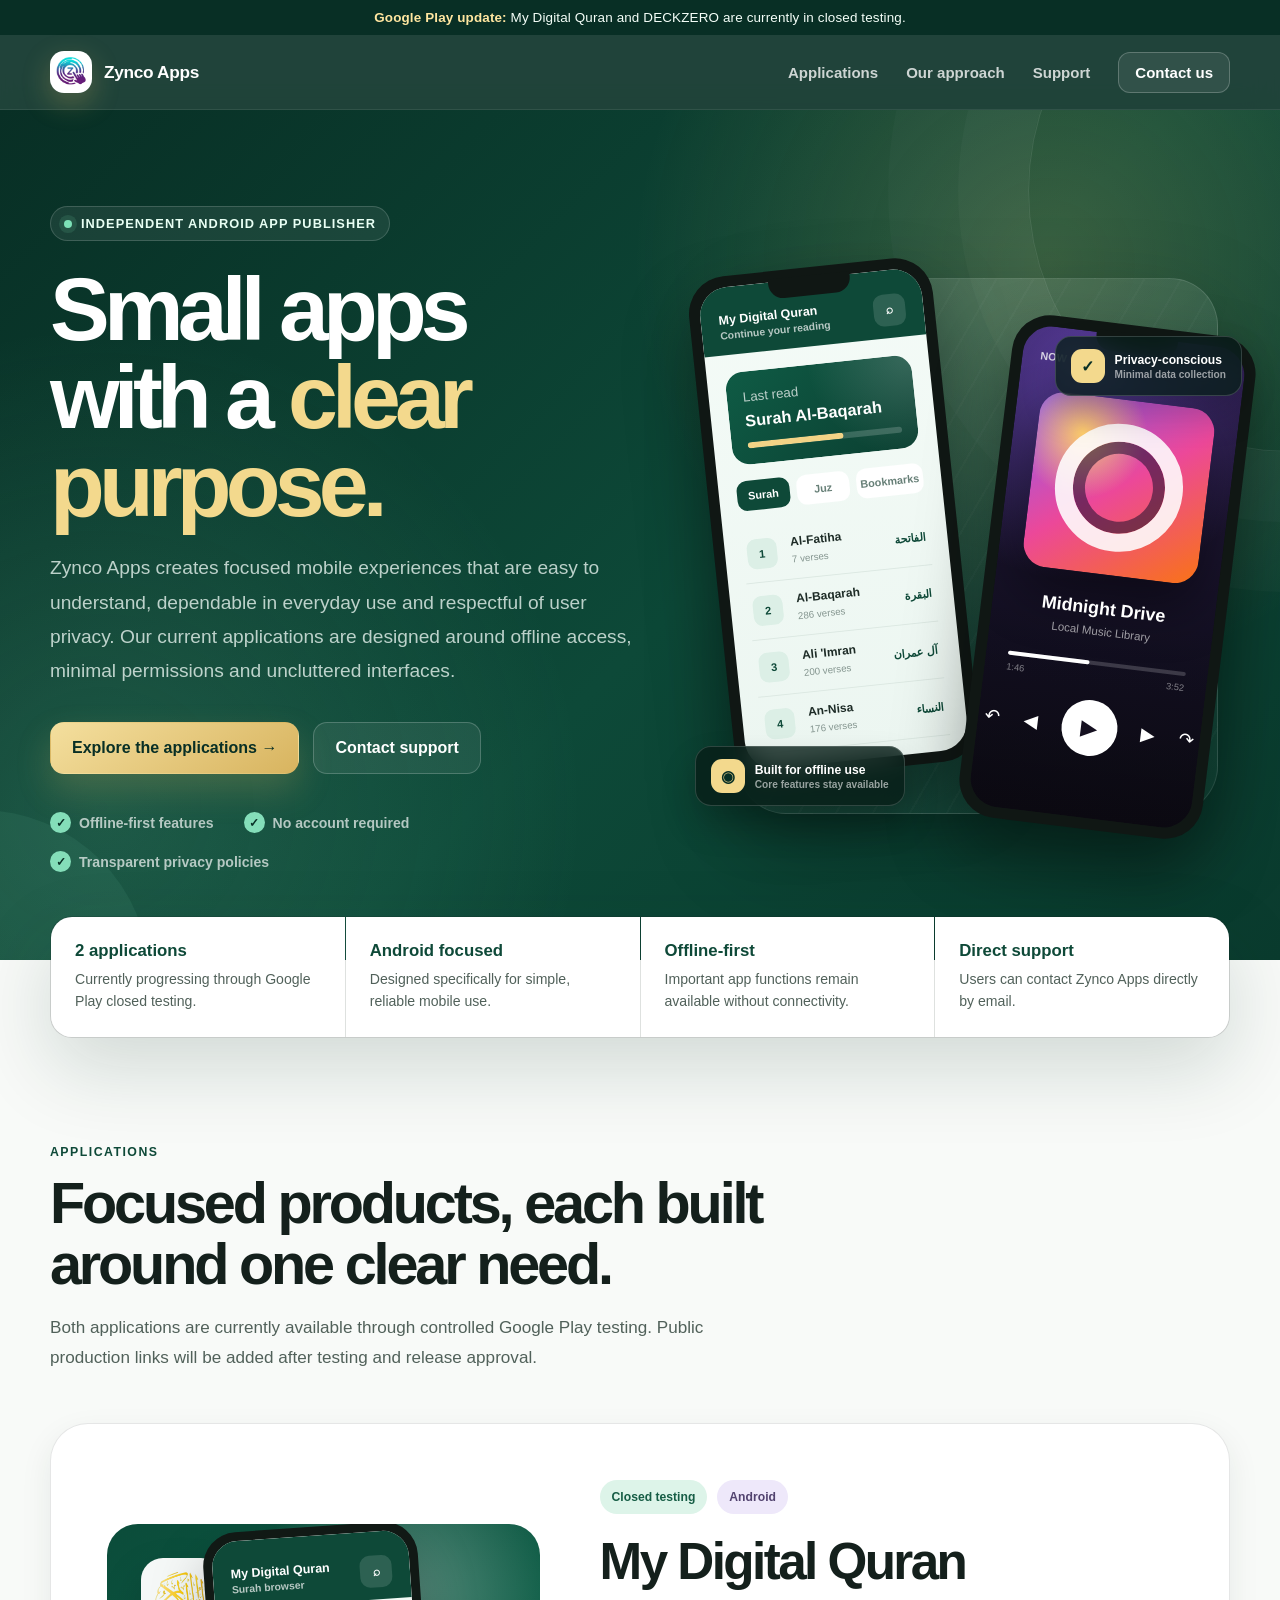
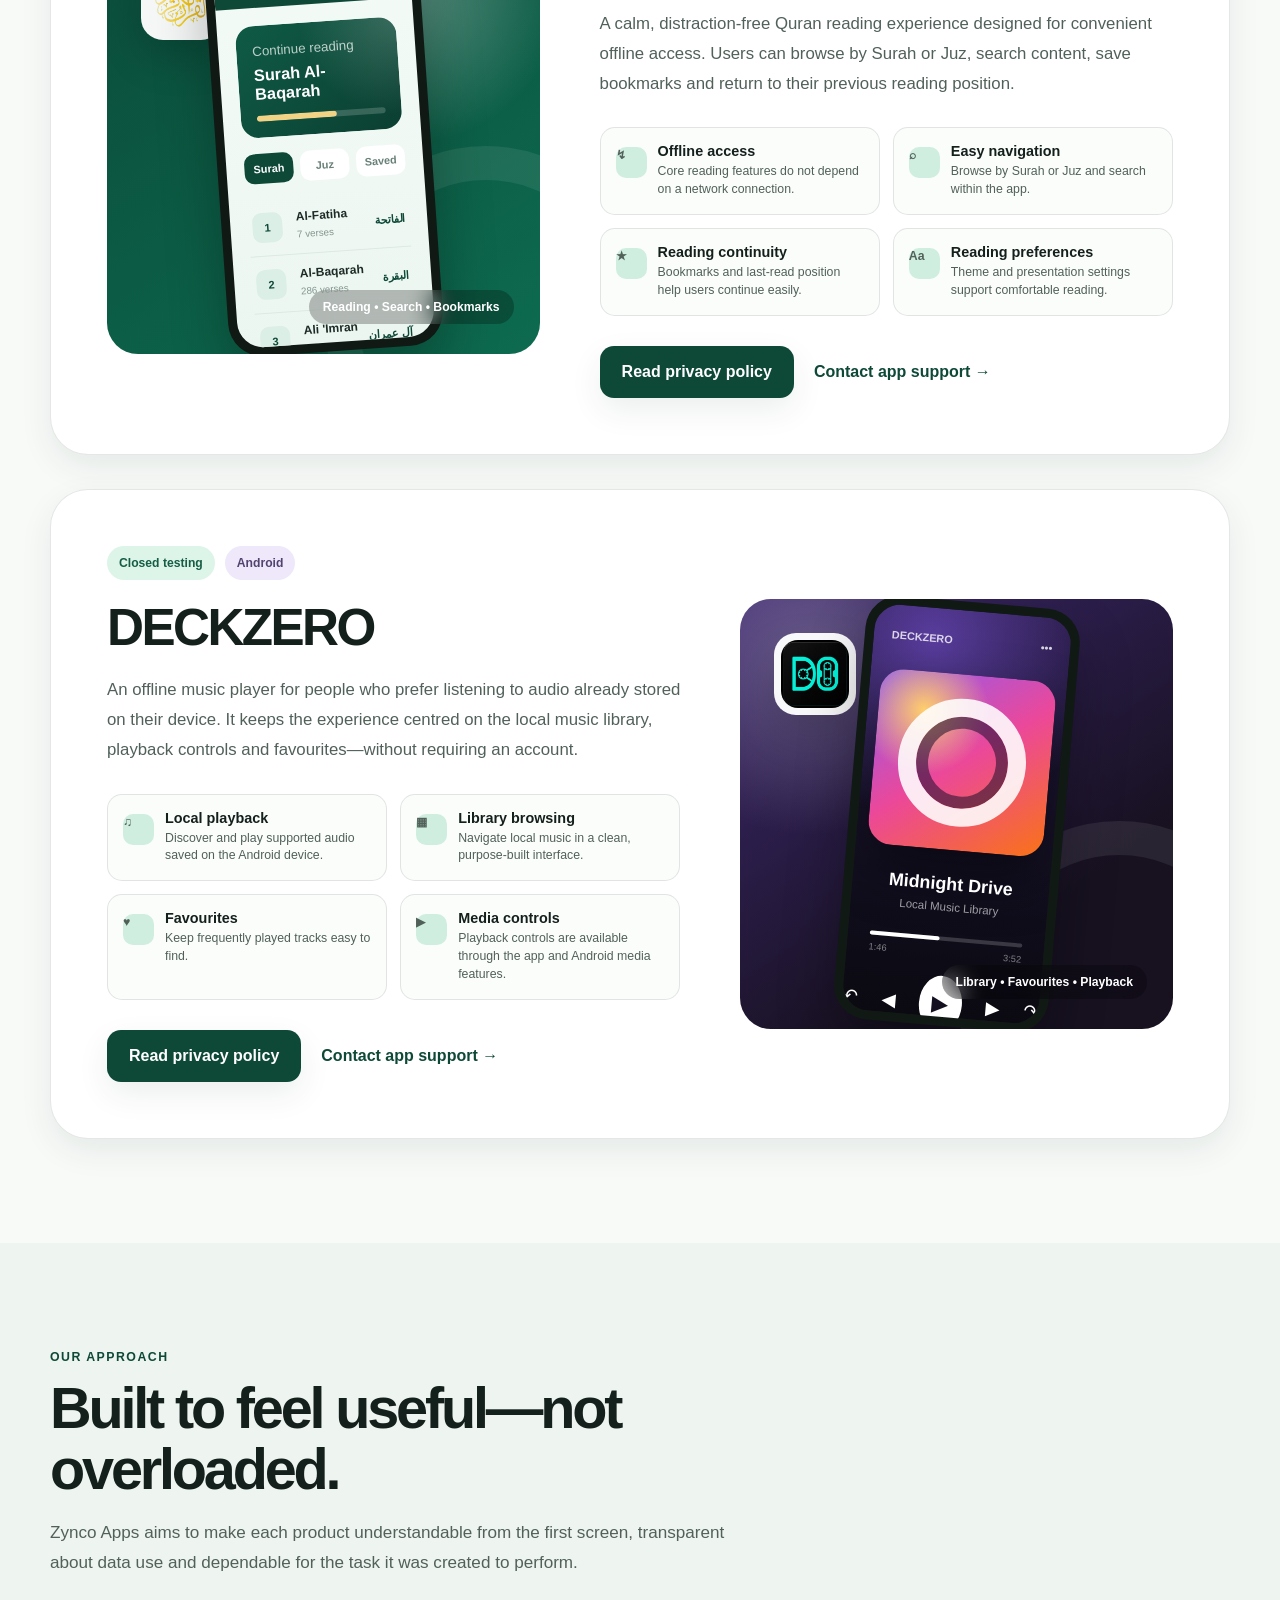
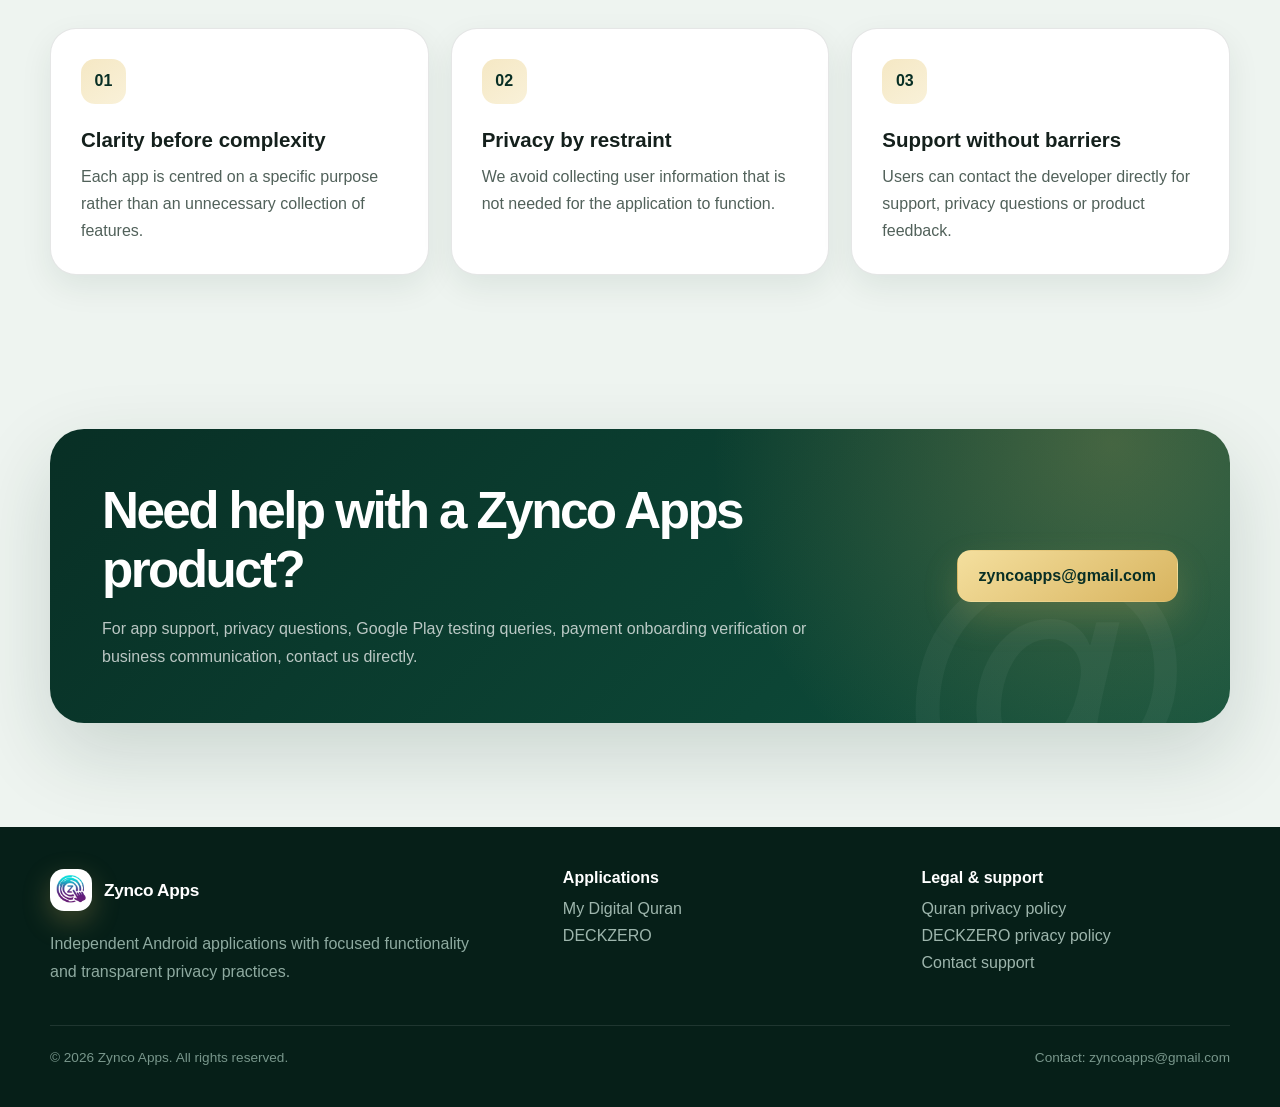
==== commit f38db460: "Restore previous website design" ====
--- a/index.html
+++ b/index.html
@@ -1,251 +1,423 @@
-<!DOCTYPE html>
+﻿<!DOCTYPE html>
 <html lang="en">
 <head>
   <meta charset="UTF-8">
   <meta name="viewport" content="width=device-width, initial-scale=1.0">
-  <meta name="description" content="Zynco Apps builds focused Android applications including My Digital Quran and DECKZERO.">
-  <meta name="theme-color" content="#101820">
-  <title>Zynco Apps | Focused Android Applications</title>
+  <meta name="description" content="Zynco Apps develops focused, privacy-conscious Android applications including My Digital Quran and DECKZERO.">
+  <meta name="theme-color" content="#082f25">
+  <title>Zynco Apps | Thoughtful Android Applications</title>
   <link rel="icon" type="image/png" href="assets/zynco-apps-icon.png">
   <link rel="apple-touch-icon" href="assets/zynco-apps-icon.png">
   <link rel="stylesheet" href="styles.css">
   <script src="script.js" defer></script>
 </head>
 <body>
+  <div class="announcement">
+    <strong>Google Play update:</strong> My Digital Quran and DECKZERO are currently in closed testing.
+  </div>
+
   <header class="site-header">
-    <div class="container nav-shell">
-      <a class="brand" href="index.html" aria-label="Zynco Apps home">
-        <span class="brand-mark">
-          <img src="assets/zynco-apps-icon.png" alt="Zynco Apps logo">
-        </span>
-        <span>
-          <span class="brand-name">Zynco Apps</span>
-          <span class="brand-tag">Independent Android publisher</span>
-        </span>
-      </a>
-
-      <button class="menu-button" type="button" aria-label="Open navigation" aria-expanded="false">
-        <span></span>
-        <span></span>
-        <span></span>
-      </button>
-
-      <nav class="nav-links" aria-label="Primary navigation">
-        <a href="#apps">Apps</a>
-        <a href="#values">Values</a>
-        <a href="#support">Support</a>
-        <a class="nav-cta" href="mailto:zyncoapps@gmail.com">Contact</a>
-      </nav>
-    </div>
-  </header>
-
-  <main>
-    <section class="hero">
-      <div class="container hero-layout">
-        <div class="hero-copy">
-          <p class="eyebrow">Google Play closed testing</p>
-          <h1>Small Android apps, designed with focus.</h1>
-          <p>
-            Zynco Apps creates calm, practical mobile experiences for everyday use.
-            Current products are built around offline access, clear controls, and
-            privacy-conscious defaults.
-          </p>
-          <div class="hero-actions">
-            <a class="button button-primary" href="#apps">View applications</a>
-            <a class="button button-secondary" href="mailto:zyncoapps@gmail.com">Contact support</a>
-          </div>
-        </div>
-
-        <div class="hero-visual" aria-label="Zynco Apps product preview">
-          <div class="product-orbit">
-            <article class="preview-card preview-quran">
-              <img src="assets/my-digital-quran-icon.png" alt="My Digital Quran icon">
-              <div>
-                <span>My Digital Quran</span>
-                <strong>Reading, bookmarks, offline access</strong>
-              </div>
-            </article>
-            <article class="preview-card preview-deckzero">
-              <img src="assets/deckzero-icon.png" alt="DECKZERO icon">
-              <div>
-                <span>DECKZERO</span>
-                <strong>Local library playback</strong>
-              </div>
-            </article>
-            <div class="phone-mockup">
-              <div class="phone-top">
-                <span>Zynco Apps</span>
-                <small>2 apps in testing</small>
-              </div>
-              <div class="app-stack">
-                <div class="mini-app">
-                  <img src="assets/my-digital-quran-icon.png" alt="">
-                  <div><strong>Quran reader</strong><span>Offline-first</span></div>
-                </div>
-                <div class="mini-app dark">
-                  <img src="assets/deckzero-icon.png" alt="">
-                  <div><strong>Music player</strong><span>Local audio</span></div>
-                </div>
-              </div>
-              <div class="phone-panel">
-                <span>Release status</span>
-                <strong>Closed testing</strong>
-              </div>
-            </div>
-          </div>
-        </div>
-      </div>
-    </section>
-
-    <section class="stats-band" aria-label="Product highlights">
-      <div class="container stats-grid">
-        <div><strong>2</strong><span>Android apps</span></div>
-        <div><strong>Offline</strong><span>Core experiences</span></div>
-        <div><strong>No account</strong><span>Simple access</span></div>
-        <div><strong>Direct</strong><span>Email support</span></div>
-      </div>
-    </section>
-
-    <section class="section" id="apps">
-      <div class="container">
-        <div class="section-heading">
-          <p class="eyebrow">Applications</p>
-          <h2>Purpose-built apps with clear boundaries.</h2>
-        </div>
-
-        <div class="app-grid">
-          <article class="app-card quran-card">
-            <div class="app-card-media">
-              <img class="app-icon" src="assets/my-digital-quran-icon.png" alt="My Digital Quran icon">
-              <div class="screen-preview quran-preview">
-                <div class="screen-bar"><span></span><span></span></div>
-                <div class="reading-card">
-                  <small>Continue reading</small>
-                  <strong>Surah Al-Baqarah</strong>
-                  <span class="progress"><i></i></span>
-                </div>
-                <div class="list-row"><b>01</b><span>Al-Fatiha</span></div>
-                <div class="list-row"><b>02</b><span>Al-Baqarah</span></div>
-                <div class="list-row"><b>03</b><span>Ali Imran</span></div>
-              </div>
-            </div>
-            <div class="app-card-body">
-              <div class="pill-row">
-                <span>Closed testing</span>
-                <span>Android</span>
-              </div>
-              <h3>My Digital Quran</h3>
-              <p>
-                A distraction-free Quran reading app with Surah and Juz browsing,
-                search, bookmarks, reading preferences, and last-read continuity.
-              </p>
-              <ul class="feature-list">
-                <li>Designed for offline reading</li>
-                <li>Bookmarks and reading position saved locally</li>
-                <li>No Zynco Apps account required</li>
-              </ul>
-              <div class="card-actions">
-                <a class="button button-dark" href="my-digital-quran-privacy.html">Privacy policy</a>
-                <a class="text-link" href="mailto:zyncoapps@gmail.com?subject=My%20Digital%20Quran%20Support">Support</a>
-              </div>
-            </div>
-          </article>
-
-          <article class="app-card deckzero-card">
-            <div class="app-card-media">
-              <img class="app-icon" src="assets/deckzero-icon.png" alt="DECKZERO icon">
-              <div class="screen-preview deckzero-preview">
-                <div class="screen-bar"><span></span><span></span></div>
-                <div class="album-art"></div>
-                <div class="track-lines">
-                  <strong>Midnight Drive</strong>
-                  <span>Local Music Library</span>
-                </div>
-                <div class="music-line"><i></i></div>
-                <div class="controls"><span></span><b></b><span></span></div>
-              </div>
-            </div>
-            <div class="app-card-body">
-              <div class="pill-row">
-                <span>Closed testing</span>
-                <span>Android</span>
-              </div>
-              <h3>DECKZERO</h3>
-              <p>
-                An offline music player for people who want quick access to audio
-                already stored on their Android device, without sign-in or cloud upload.
-              </p>
-              <ul class="feature-list">
-                <li>Browse and play local audio</li>
-                <li>Favourites and playback preferences</li>
-                <li>Android media controls support</li>
-              </ul>
-              <div class="card-actions">
-                <a class="button button-dark" href="deckzero-privacy.html">Privacy policy</a>
-                <a class="text-link" href="mailto:zyncoapps@gmail.com?subject=DECKZERO%20Support">Support</a>
-              </div>
-            </div>
-          </article>
-        </div>
-      </div>
-    </section>
-
-    <section class="section values-section" id="values">
-      <div class="container values-layout">
-        <div class="section-heading">
-          <p class="eyebrow">How we build</p>
-          <h2>Useful software should feel quiet, direct, and trustworthy.</h2>
-        </div>
-        <div class="values-grid">
-          <article>
-            <span>01</span>
-            <h3>Focused scope</h3>
-            <p>Each product is built around one primary job, so the interface stays easy to understand.</p>
-          </article>
-          <article>
-            <span>02</span>
-            <h3>Privacy by restraint</h3>
-            <p>Data collection is avoided unless it is genuinely needed for the app to function.</p>
-          </article>
-          <article>
-            <span>03</span>
-            <h3>Offline confidence</h3>
-            <p>Core experiences are designed to remain useful when connectivity is limited.</p>
-          </article>
-        </div>
-      </div>
-    </section>
-
-    <section class="support-section" id="support">
-      <div class="container support-panel">
-        <div>
-          <p class="eyebrow">Support</p>
-          <h2>Need help with a Zynco Apps product?</h2>
-          <p>
-            For app support, privacy questions, Google Play testing queries,
-            payment onboarding verification, or business communication, contact us directly.
-          </p>
-        </div>
-        <a class="button button-primary" href="mailto:zyncoapps@gmail.com">zyncoapps@gmail.com</a>
-      </div>
-    </section>
-  </main>
-
-  <footer class="site-footer">
-    <div class="container footer-layout">
+    <div class="container navbar">
       <a class="brand" href="index.html" aria-label="Zynco Apps home">
         <span class="brand-mark">
           <img src="assets/zynco-apps-icon.png" alt="Zynco Apps logo">
         </span>
         <span class="brand-name">Zynco Apps</span>
       </a>
-      <nav aria-label="Footer navigation">
+
+      <button class="menu-button" type="button" aria-label="Open navigation" aria-expanded="false">
+        ☰
+      </button>
+
+      <nav class="nav-links" aria-label="Primary navigation">
         <a href="#apps">Applications</a>
-        <a href="my-digital-quran-privacy.html">My Digital Quran privacy</a>
-        <a href="deckzero-privacy.html">DECKZERO privacy</a>
-        <a href="mailto:zyncoapps@gmail.com">Contact</a>
+        <a href="#principles">Our approach</a>
+        <a href="#support">Support</a>
+        <a class="nav-cta" href="mailto:zyncoapps@gmail.com">Contact us</a>
       </nav>
-      <p>&copy; 2026 Zynco Apps. All rights reserved.</p>
+    </div>
+  </header>
+
+  <main>
+    <section class="hero">
+      <div class="container hero-grid">
+        <div class="hero-content">
+          <span class="kicker"><span class="kicker-dot"></span>Independent Android app publisher</span>
+          <h1>Small apps with a <span>clear purpose.</span></h1>
+          <p class="hero-copy">
+            Zynco Apps creates focused mobile experiences that are easy to understand,
+            dependable in everyday use and respectful of user privacy. Our current
+            applications are designed around offline access, minimal permissions and
+            uncluttered interfaces.
+          </p>
+
+          <div class="hero-actions">
+            <a class="button button-primary" href="#apps">Explore the applications →</a>
+            <a class="button button-secondary" href="mailto:zyncoapps@gmail.com">Contact support</a>
+          </div>
+
+          <div class="hero-proof" aria-label="Product principles">
+            <span>Offline-first features</span>
+            <span>No account required</span>
+            <span>Transparent privacy policies</span>
+          </div>
+        </div>
+
+        <div class="device-stage" aria-label="Preview of Zynco Apps mobile applications">
+          <div class="glow-card"></div>
+
+          <div class="phone phone-quran">
+            <div class="phone-screen quran-screen">
+              <div class="app-bar">
+                <div>
+                  My Digital Quran
+                  <small>Continue your reading</small>
+                </div>
+                <span class="round-action">⌕</span>
+              </div>
+              <div class="quran-body">
+                <div class="continue-card">
+                  <small>Last read</small>
+                  <strong>Surah Al-Baqarah</strong>
+                  <div class="progress-track"><span></span></div>
+                </div>
+
+                <div class="quran-tabs">
+                  <span>Surah</span>
+                  <span>Juz</span>
+                  <span>Bookmarks</span>
+                </div>
+
+                <div class="surah-row">
+                  <span class="surah-num">1</span>
+                  <div><strong>Al-Fatiha</strong><small>7 verses</small></div>
+                  <span class="arabic-chip">الفاتحة</span>
+                </div>
+                <div class="surah-row">
+                  <span class="surah-num">2</span>
+                  <div><strong>Al-Baqarah</strong><small>286 verses</small></div>
+                  <span class="arabic-chip">البقرة</span>
+                </div>
+                <div class="surah-row">
+                  <span class="surah-num">3</span>
+                  <div><strong>Ali 'Imran</strong><small>200 verses</small></div>
+                  <span class="arabic-chip">آل عمران</span>
+                </div>
+                <div class="surah-row">
+                  <span class="surah-num">4</span>
+                  <div><strong>An-Nisa</strong><small>176 verses</small></div>
+                  <span class="arabic-chip">النساء</span>
+                </div>
+              </div>
+            </div>
+          </div>
+
+          <div class="phone phone-music">
+            <div class="phone-screen music-screen">
+              <div class="music-header">
+                <span>NOW PLAYING</span>
+                <span>•••</span>
+              </div>
+              <div class="album-cover"></div>
+              <div class="track-info">
+                <strong>Midnight Drive</strong>
+                <span>Local Music Library</span>
+              </div>
+              <div class="music-progress">
+                <div class="bar"><span></span></div>
+                <div class="time-row"><span>1:46</span><span>3:52</span></div>
+              </div>
+              <div class="player-controls">
+                <span>↶</span>
+                <span>◀</span>
+                <span class="play">▶</span>
+                <span>▶</span>
+                <span>↷</span>
+              </div>
+            </div>
+          </div>
+
+          <div class="floating-badge badge-one">
+            <span class="badge-icon">◉</span>
+            <span><strong>Built for offline use</strong><small>Core features stay available</small></span>
+          </div>
+
+          <div class="floating-badge badge-two">
+            <span class="badge-icon">✓</span>
+            <span><strong>Privacy-conscious</strong><small>Minimal data collection</small></span>
+          </div>
+        </div>
+      </div>
+    </section>
+
+    <div class="trust-strip">
+      <div class="container">
+        <div class="trust-panel">
+          <div class="trust-item">
+            <strong>2 applications</strong>
+            <span>Currently progressing through Google Play closed testing.</span>
+          </div>
+          <div class="trust-item">
+            <strong>Android focused</strong>
+            <span>Designed specifically for simple, reliable mobile use.</span>
+          </div>
+          <div class="trust-item">
+            <strong>Offline-first</strong>
+            <span>Important app functions remain available without connectivity.</span>
+          </div>
+          <div class="trust-item">
+            <strong>Direct support</strong>
+            <span>Users can contact Zynco Apps directly by email.</span>
+          </div>
+        </div>
+      </div>
+    </div>
+
+    <section class="section" id="apps">
+      <div class="container">
+        <div class="section-heading">
+          <span class="section-label">Applications</span>
+          <h2>Focused products, each built around one clear need.</h2>
+          <p>
+            Both applications are currently available through controlled Google Play
+            testing. Public production links will be added after testing and release approval.
+          </p>
+        </div>
+
+        <div class="showcase-list">
+          <article class="app-showcase">
+            <div class="app-visual app-visual-quran">
+              <div class="visual-icon">
+                <img src="assets/my-digital-quran-icon.png" alt="My Digital Quran icon">
+              </div>
+
+              <div class="tilted-device">
+                <div class="phone-screen quran-screen">
+                  <div class="app-bar">
+                    <div>
+                      My Digital Quran
+                      <small>Surah browser</small>
+                    </div>
+                    <span class="round-action">⌕</span>
+                  </div>
+                  <div class="quran-body">
+                    <div class="continue-card">
+                      <small>Continue reading</small>
+                      <strong>Surah Al-Baqarah</strong>
+                      <div class="progress-track"><span></span></div>
+                    </div>
+                    <div class="quran-tabs">
+                      <span>Surah</span><span>Juz</span><span>Saved</span>
+                    </div>
+                    <div class="surah-row">
+                      <span class="surah-num">1</span>
+                      <div><strong>Al-Fatiha</strong><small>7 verses</small></div>
+                      <span class="arabic-chip">الفاتحة</span>
+                    </div>
+                    <div class="surah-row">
+                      <span class="surah-num">2</span>
+                      <div><strong>Al-Baqarah</strong><small>286 verses</small></div>
+                      <span class="arabic-chip">البقرة</span>
+                    </div>
+                    <div class="surah-row">
+                      <span class="surah-num">3</span>
+                      <div><strong>Ali 'Imran</strong><small>200 verses</small></div>
+                      <span class="arabic-chip">آل عمران</span>
+                    </div>
+                  </div>
+                </div>
+              </div>
+
+              <span class="visual-chip">Reading • Search • Bookmarks</span>
+            </div>
+
+            <div class="app-content">
+              <div class="app-meta">
+                <span class="status-pill">Closed testing</span>
+                <span class="platform-pill">Android</span>
+              </div>
+              <h3>My Digital Quran</h3>
+              <p>
+                A calm, distraction-free Quran reading experience designed for convenient
+                offline access. Users can browse by Surah or Juz, search content, save
+                bookmarks and return to their previous reading position.
+              </p>
+
+              <div class="feature-grid">
+                <div class="feature">
+                  <span class="feature-icon">↯</span>
+                  <div><strong>Offline access</strong><span>Core reading features do not depend on a network connection.</span></div>
+                </div>
+                <div class="feature">
+                  <span class="feature-icon">⌕</span>
+                  <div><strong>Easy navigation</strong><span>Browse by Surah or Juz and search within the app.</span></div>
+                </div>
+                <div class="feature">
+                  <span class="feature-icon">★</span>
+                  <div><strong>Reading continuity</strong><span>Bookmarks and last-read position help users continue easily.</span></div>
+                </div>
+                <div class="feature">
+                  <span class="feature-icon">Aa</span>
+                  <div><strong>Reading preferences</strong><span>Theme and presentation settings support comfortable reading.</span></div>
+                </div>
+              </div>
+
+              <div class="app-actions">
+                <a class="button button-dark" href="my-digital-quran-privacy.html">Read privacy policy</a>
+                <a class="text-link" href="mailto:zyncoapps@gmail.com?subject=My%20Digital%20Quran%20Support">Contact app support →</a>
+              </div>
+            </div>
+          </article>
+
+          <article class="app-showcase reverse">
+            <div class="app-visual app-visual-music">
+              <div class="visual-icon">
+                <img src="assets/deckzero-icon.png" alt="DECKZERO icon">
+              </div>
+
+              <div class="tilted-device">
+                <div class="phone-screen music-screen">
+                  <div class="music-header">
+                    <span>DECKZERO</span>
+                    <span>•••</span>
+                  </div>
+                  <div class="album-cover"></div>
+                  <div class="track-info">
+                    <strong>Midnight Drive</strong>
+                    <span>Local Music Library</span>
+                  </div>
+                  <div class="music-progress">
+                    <div class="bar"><span></span></div>
+                    <div class="time-row"><span>1:46</span><span>3:52</span></div>
+                  </div>
+                  <div class="player-controls">
+                    <span>↶</span><span>◀</span><span class="play">▶</span><span>▶</span><span>↷</span>
+                  </div>
+                </div>
+              </div>
+
+              <span class="visual-chip">Library • Favourites • Playback</span>
+            </div>
+
+            <div class="app-content">
+              <div class="app-meta">
+                <span class="status-pill">Closed testing</span>
+                <span class="platform-pill">Android</span>
+              </div>
+              <h3>DECKZERO</h3>
+              <p>
+                An offline music player for people who prefer listening to audio already
+                stored on their device. It keeps the experience centred on the local music
+                library, playback controls and favourites—without requiring an account.
+              </p>
+
+              <div class="feature-grid">
+                <div class="feature">
+                  <span class="feature-icon">♫</span>
+                  <div><strong>Local playback</strong><span>Discover and play supported audio saved on the Android device.</span></div>
+                </div>
+                <div class="feature">
+                  <span class="feature-icon">▦</span>
+                  <div><strong>Library browsing</strong><span>Navigate local music in a clean, purpose-built interface.</span></div>
+                </div>
+                <div class="feature">
+                  <span class="feature-icon">♥</span>
+                  <div><strong>Favourites</strong><span>Keep frequently played tracks easy to find.</span></div>
+                </div>
+                <div class="feature">
+                  <span class="feature-icon">▶</span>
+                  <div><strong>Media controls</strong><span>Playback controls are available through the app and Android media features.</span></div>
+                </div>
+              </div>
+
+              <div class="app-actions">
+                <a class="button button-dark" href="deckzero-privacy.html">Read privacy policy</a>
+                <a class="text-link" href="mailto:zyncoapps@gmail.com?subject=DECKZERO%20Support">Contact app support →</a>
+              </div>
+            </div>
+          </article>
+        </div>
+      </div>
+    </section>
+
+    <section class="section section-soft" id="principles">
+      <div class="container">
+        <div class="section-heading">
+          <span class="section-label">Our approach</span>
+          <h2>Built to feel useful—not overloaded.</h2>
+          <p>
+            Zynco Apps aims to make each product understandable from the first screen,
+            transparent about data use and dependable for the task it was created to perform.
+          </p>
+        </div>
+
+        <div class="principles-grid">
+          <article class="principle">
+            <span class="principle-number">01</span>
+            <h3>Clarity before complexity</h3>
+            <p>Each app is centred on a specific purpose rather than an unnecessary collection of features.</p>
+          </article>
+          <article class="principle">
+            <span class="principle-number">02</span>
+            <h3>Privacy by restraint</h3>
+            <p>We avoid collecting user information that is not needed for the application to function.</p>
+          </article>
+          <article class="principle">
+            <span class="principle-number">03</span>
+            <h3>Support without barriers</h3>
+            <p>Users can contact the developer directly for support, privacy questions or product feedback.</p>
+          </article>
+        </div>
+      </div>
+    </section>
+
+    <section class="contact-section" id="support">
+      <div class="container">
+        <div class="contact-card">
+          <div>
+            <h2>Need help with a Zynco Apps product?</h2>
+            <p>
+              For app support, privacy questions, Google Play testing queries,
+              payment onboarding verification or business communication, contact us directly.
+            </p>
+          </div>
+          <a class="button button-primary" href="mailto:zyncoapps@gmail.com">zyncoapps@gmail.com</a>
+        </div>
+      </div>
+    </section>
+  </main>
+
+  <footer class="site-footer">
+    <div class="container">
+      <div class="footer-grid">
+        <div class="footer-brand">
+          <a class="brand" href="index.html">
+            <span class="brand-mark">
+              <img src="assets/zynco-apps-icon.png" alt="Zynco Apps logo">
+            </span>
+            <span class="brand-name">Zynco Apps</span>
+          </a>
+          <p>Independent Android applications with focused functionality and transparent privacy practices.</p>
+        </div>
+
+        <div class="footer-column">
+          <strong>Applications</strong>
+          <a href="#apps">My Digital Quran</a>
+          <a href="#apps">DECKZERO</a>
+        </div>
+
+        <div class="footer-column">
+          <strong>Legal & support</strong>
+          <a href="my-digital-quran-privacy.html">Quran privacy policy</a>
+          <a href="deckzero-privacy.html">DECKZERO privacy policy</a>
+          <a href="mailto:zyncoapps@gmail.com">Contact support</a>
+        </div>
+      </div>
+
+      <div class="footer-bottom">
+        <span>© 2026 Zynco Apps. All rights reserved.</span>
+        <span>Contact: zyncoapps@gmail.com</span>
+      </div>
     </div>
   </footer>
 </body>
--- a/styles.css
+++ b/styles.css
@@ -1,22 +1,24 @@
 :root {
-  --ink: #111827;
-  --muted: #5f6b7a;
-  --paper: #f6f2ea;
-  --paper-2: #ebe4d8;
-  --surface: #ffffff;
-  --night: #101820;
-  --night-2: #1d2938;
-  --green: #0d6b57;
-  --green-2: #19a27f;
-  --lime: #d7ef74;
-  --amber: #f1b44c;
-  --coral: #ef6b5b;
-  --blue: #456de6;
-  --violet: #7d5cff;
-  --line: rgba(17, 24, 39, 0.12);
-  --shadow: 0 22px 60px rgba(17, 24, 39, 0.14);
-  --shadow-soft: 0 14px 36px rgba(17, 24, 39, 0.09);
-  --container: 1160px;
+  --ink: #14201c;
+  --ink-soft: #51615a;
+  --paper: #f8faf8;
+  --paper-alt: #eef4f0;
+  --white: #ffffff;
+  --forest: #0e4938;
+  --forest-deep: #082f25;
+  --mint: #cfeee0;
+  --mint-strong: #72c9a4;
+  --gold: #d8b45f;
+  --gold-soft: #f5e8c4;
+  --purple: #7651d1;
+  --purple-soft: #e7defd;
+  --line: rgba(20, 32, 28, 0.11);
+  --shadow-sm: 0 12px 32px rgba(11, 50, 38, 0.08);
+  --shadow-lg: 0 30px 80px rgba(11, 50, 38, 0.16);
+  --radius-sm: 16px;
+  --radius-md: 26px;
+  --radius-lg: 38px;
+  --container: 1180px;
 }
 
 * {
@@ -30,10 +32,10 @@
 body {
   margin: 0;
   color: var(--ink);
-  background:
-    linear-gradient(180deg, rgba(255, 255, 255, 0.52), rgba(255, 255, 255, 0) 360px),
-    var(--paper);
-  font-family: Inter, ui-sans-serif, system-ui, -apple-system, BlinkMacSystemFont, "Segoe UI", Arial, sans-serif;
+  background: var(--paper);
+  font-family:
+    Inter, ui-sans-serif, -apple-system, BlinkMacSystemFont, "Segoe UI",
+    Roboto, Helvetica, Arial, sans-serif;
   -webkit-font-smoothing: antialiased;
 }
 
@@ -42,8 +44,8 @@
 }
 
 img {
-  display: block;
   max-width: 100%;
+  display: block;
 }
 
 a {
@@ -58,19 +60,32 @@
 .container {
   width: min(var(--container), calc(100% - 40px));
   margin-inline: auto;
+}
+
+.announcement {
+  padding: 10px 20px;
+  color: #f5fff9;
+  background: var(--forest-deep);
+  text-align: center;
+  font-size: 0.84rem;
+  letter-spacing: 0.01em;
+}
+
+.announcement strong {
+  color: #ffe6a0;
 }
 
 .site-header {
   position: sticky;
   top: 0;
   z-index: 50;
-  background: rgba(246, 242, 234, 0.82);
-  border-bottom: 1px solid rgba(17, 24, 39, 0.08);
+  border-bottom: 1px solid rgba(255, 255, 255, 0.08);
+  background: rgba(8, 47, 37, 0.9);
   backdrop-filter: blur(18px);
 }
 
-.nav-shell {
-  min-height: 76px;
+.navbar {
+  min-height: 74px;
   display: flex;
   align-items: center;
   justify-content: space-between;
@@ -81,999 +96,1147 @@
   display: inline-flex;
   align-items: center;
   gap: 12px;
-  min-width: 0;
+  color: white;
   text-decoration: none;
+  font-weight: 850;
+  letter-spacing: -0.02em;
 }
 
 .brand-mark {
-  width: 46px;
-  height: 46px;
-  flex: 0 0 auto;
+  width: 42px;
+  height: 42px;
+  display: grid;
+  place-items: center;
   overflow: hidden;
-  border: 1px solid rgba(17, 24, 39, 0.08);
   border-radius: 14px;
-  background: white;
-  box-shadow: 0 10px 24px rgba(17, 24, 39, 0.12);
+  background: transparent;
+  box-shadow: 0 10px 28px rgba(216, 180, 95, 0.28);
 }
 
 .brand-mark img {
   width: 100%;
   height: 100%;
   object-fit: cover;
-}
-
-.brand-name,
-.brand-tag {
   display: block;
 }
 
 .brand-name {
-  font-size: 1.02rem;
-  font-weight: 850;
-  letter-spacing: 0;
-}
-
-.brand-tag {
-  margin-top: 2px;
-  color: var(--muted);
-  font-size: 0.72rem;
-  font-weight: 700;
+  font-size: 1.08rem;
 }
 
 .nav-links {
   display: flex;
   align-items: center;
-  gap: 8px;
+  gap: 28px;
 }
 
 .nav-links a {
-  padding: 11px 13px;
-  border-radius: 999px;
-  color: #253142;
+  color: rgba(255, 255, 255, 0.78);
   text-decoration: none;
-  font-size: 0.92rem;
-  font-weight: 800;
+  font-size: 0.94rem;
+  font-weight: 650;
 }
 
 .nav-links a:hover,
 .nav-links a:focus-visible {
-  background: rgba(17, 24, 39, 0.07);
-}
-
-.nav-links .nav-cta {
-  color: white;
-  background: var(--night);
+  color: white;
+}
+
+.nav-cta {
+  padding: 11px 16px;
+  border: 1px solid rgba(255, 255, 255, 0.22);
+  border-radius: 12px;
+  color: white !important;
+  background: rgba(255, 255, 255, 0.08);
 }
 
 .menu-button {
   display: none;
   width: 44px;
   height: 44px;
-  place-items: center;
-  padding: 0;
-  border: 1px solid var(--line);
+  border: 1px solid rgba(255, 255, 255, 0.18);
   border-radius: 12px;
-  background: white;
+  color: white;
+  background: rgba(255, 255, 255, 0.06);
   cursor: pointer;
-}
-
-.menu-button span {
-  width: 18px;
-  height: 2px;
-  display: block;
-  margin: 3px 0;
-  border-radius: 999px;
-  background: var(--ink);
 }
 
 .hero {
   position: relative;
   overflow: hidden;
-  padding: 88px 0 74px;
+  min-height: 720px;
+  padding: 96px 0 88px;
+  color: white;
+  background:
+    radial-gradient(circle at 82% 18%, rgba(216, 180, 95, 0.22), transparent 26rem),
+    radial-gradient(circle at 8% 82%, rgba(114, 201, 164, 0.18), transparent 30rem),
+    linear-gradient(135deg, #082f25 0%, #0d4938 55%, #0a3b2e 100%);
+}
+
+.hero::before,
+.hero::after {
+  content: "";
+  position: absolute;
+  border-radius: 999px;
+  pointer-events: none;
 }
 
 .hero::before {
+  width: 520px;
+  height: 520px;
+  right: -270px;
+  top: -180px;
+  border: 1px solid rgba(255, 255, 255, 0.1);
+  box-shadow:
+    0 0 0 70px rgba(255, 255, 255, 0.025),
+    0 0 0 140px rgba(255, 255, 255, 0.018);
+}
+
+.hero::after {
+  width: 340px;
+  height: 340px;
+  left: -190px;
+  bottom: -190px;
+  background: rgba(114, 201, 164, 0.09);
+}
+
+.hero-grid {
+  position: relative;
+  z-index: 2;
+  display: grid;
+  grid-template-columns: minmax(0, 1.05fr) minmax(430px, 0.95fr);
+  gap: 70px;
+  align-items: center;
+}
+
+.kicker {
+  display: inline-flex;
+  align-items: center;
+  gap: 9px;
+  padding: 9px 13px;
+  border: 1px solid rgba(255, 255, 255, 0.16);
+  border-radius: 999px;
+  color: #e8fff4;
+  background: rgba(255, 255, 255, 0.07);
+  font-size: 0.8rem;
+  font-weight: 750;
+  letter-spacing: 0.08em;
+  text-transform: uppercase;
+}
+
+.kicker-dot {
+  width: 8px;
+  height: 8px;
+  border-radius: 50%;
+  background: #7de1b7;
+  box-shadow: 0 0 0 5px rgba(125, 225, 183, 0.12);
+}
+
+.hero h1 {
+  max-width: 720px;
+  margin: 25px 0 22px;
+  font-size: clamp(3.2rem, 7vw, 6.35rem);
+  line-height: 0.98;
+  letter-spacing: -0.065em;
+}
+
+.hero h1 span {
+  color: #f3d98d;
+}
+
+.hero-copy {
+  max-width: 670px;
+  margin: 0;
+  color: rgba(246, 255, 251, 0.75);
+  font-size: clamp(1.04rem, 1.5vw, 1.22rem);
+  line-height: 1.78;
+}
+
+.hero-actions {
+  display: flex;
+  flex-wrap: wrap;
+  gap: 14px;
+  margin-top: 34px;
+}
+
+.button {
+  min-height: 52px;
+  display: inline-flex;
+  align-items: center;
+  justify-content: center;
+  gap: 10px;
+  padding: 0 21px;
+  border-radius: 14px;
+  border: 1px solid transparent;
+  text-decoration: none;
+  font-weight: 800;
+  transition: transform 180ms ease, box-shadow 180ms ease, background 180ms ease;
+}
+
+.button:hover {
+  transform: translateY(-2px);
+}
+
+.button-primary {
+  color: var(--forest-deep);
+  background: linear-gradient(145deg, #f4df9e, var(--gold));
+  box-shadow: 0 16px 34px rgba(216, 180, 95, 0.22);
+}
+
+.button-secondary {
+  color: white;
+  border-color: rgba(255, 255, 255, 0.2);
+  background: rgba(255, 255, 255, 0.07);
+}
+
+.button-dark {
+  color: white;
+  background: var(--forest);
+  box-shadow: var(--shadow-sm);
+}
+
+.hero-proof {
+  display: flex;
+  flex-wrap: wrap;
+  gap: 18px 30px;
+  margin-top: 38px;
+  color: rgba(255, 255, 255, 0.68);
+  font-size: 0.88rem;
+  font-weight: 650;
+}
+
+.hero-proof span {
+  display: inline-flex;
+  align-items: center;
+  gap: 8px;
+}
+
+.hero-proof span::before {
+  content: "✓";
+  width: 21px;
+  height: 21px;
+  display: grid;
+  place-items: center;
+  border-radius: 50%;
+  color: var(--forest-deep);
+  background: #84deb9;
+  font-size: 0.72rem;
+  font-weight: 900;
+}
+
+.device-stage {
+  position: relative;
+  min-height: 590px;
+}
+
+.glow-card {
+  position: absolute;
+  inset: 34px 12px 20px 35px;
+  border: 1px solid rgba(255, 255, 255, 0.12);
+  border-radius: 48px;
+  background:
+    linear-gradient(145deg, rgba(255, 255, 255, 0.13), rgba(255, 255, 255, 0.025)),
+    repeating-linear-gradient(120deg, transparent 0 30px, rgba(255, 255, 255, 0.022) 30px 32px);
+  box-shadow: 0 34px 90px rgba(0, 0, 0, 0.28);
+}
+
+.phone {
+  position: absolute;
+  width: 245px;
+  height: 506px;
+  padding: 11px;
+  border-radius: 38px;
+  background: #101714;
+  box-shadow: 0 34px 68px rgba(0, 0, 0, 0.36);
+}
+
+.phone::before {
+  content: "";
+  position: absolute;
+  top: 8px;
+  left: 50%;
+  width: 82px;
+  height: 20px;
+  transform: translateX(-50%);
+  border-radius: 0 0 15px 15px;
+  background: #101714;
+  z-index: 5;
+}
+
+.phone-screen {
+  width: 100%;
+  height: 100%;
+  overflow: hidden;
+  border-radius: 29px;
+  background: white;
+}
+
+.phone-quran {
+  left: 8px;
+  top: 22px;
+  transform: rotate(-6deg);
+  z-index: 3;
+}
+
+.phone-music {
+  right: 0;
+  bottom: 4px;
+  transform: rotate(7deg);
+  z-index: 4;
+}
+
+.quran-screen {
+  height: 100%;
+  color: #1d2b26;
+  background: linear-gradient(180deg, #f4fbf7 0%, #ecf6f1 100%);
+}
+
+.app-bar {
+  min-height: 68px;
+  display: flex;
+  align-items: center;
+  justify-content: space-between;
+  padding: 22px 18px 10px;
+  color: white;
+  background: var(--forest);
+  font-size: 0.78rem;
+  font-weight: 800;
+}
+
+.app-bar small {
+  display: block;
+  margin-top: 3px;
+  color: rgba(255, 255, 255, 0.7);
+  font-weight: 550;
+}
+
+.round-action {
+  width: 32px;
+  height: 32px;
+  display: grid;
+  place-items: center;
+  border-radius: 10px;
+  background: rgba(255, 255, 255, 0.13);
+}
+
+.quran-body {
+  padding: 18px;
+}
+
+.continue-card {
+  padding: 16px;
+  border-radius: 18px;
+  color: white;
+  background:
+    radial-gradient(circle at 100% 0%, rgba(255, 255, 255, 0.18), transparent 50%),
+    linear-gradient(135deg, #0f5b45, #0b3f31);
+}
+
+.continue-card small {
+  color: rgba(255, 255, 255, 0.72);
+}
+
+.continue-card strong {
+  display: block;
+  margin: 6px 0 12px;
+  font-size: 1.02rem;
+}
+
+.progress-track {
+  height: 6px;
+  overflow: hidden;
+  border-radius: 999px;
+  background: rgba(255, 255, 255, 0.18);
+}
+
+.progress-track span {
+  display: block;
+  width: 62%;
+  height: 100%;
+  border-radius: inherit;
+  background: #f2d386;
+}
+
+.quran-tabs {
+  display: grid;
+  grid-template-columns: repeat(3, 1fr);
+  gap: 7px;
+  margin: 16px 0;
+}
+
+.quran-tabs span {
+  padding: 9px 4px;
+  border-radius: 10px;
+  text-align: center;
+  color: #688078;
+  background: white;
+  font-size: 0.68rem;
+  font-weight: 800;
+}
+
+.quran-tabs span:first-child {
+  color: white;
+  background: var(--forest);
+}
+
+.surah-row {
+  display: grid;
+  grid-template-columns: 34px 1fr auto;
+  gap: 10px;
+  align-items: center;
+  padding: 12px 4px;
+  border-bottom: 1px solid #dde9e3;
+}
+
+.surah-num {
+  width: 30px;
+  height: 30px;
+  display: grid;
+  place-items: center;
+  border-radius: 9px;
+  color: var(--forest);
+  background: #dcefe6;
+  font-size: 0.69rem;
+  font-weight: 900;
+}
+
+.surah-row strong {
+  display: block;
+  font-size: 0.75rem;
+}
+
+.surah-row small {
+  color: #84958f;
+  font-size: 0.61rem;
+}
+
+.arabic-chip {
+  color: var(--forest);
+  font-size: 0.69rem;
+  font-weight: 800;
+}
+
+.music-screen {
+  position: relative;
+  height: 100%;
+  overflow: hidden;
+  color: white;
+  background:
+    radial-gradient(circle at 30% 8%, rgba(143, 98, 255, 0.5), transparent 45%),
+    linear-gradient(180deg, #24183e 0%, #120f20 66%, #0d0b14 100%);
+}
+
+.music-screen::after {
   content: "";
   position: absolute;
   inset: 0;
+  background: linear-gradient(transparent 55%, rgba(0, 0, 0, 0.16));
+  pointer-events: none;
+}
+
+.music-header {
+  position: relative;
+  z-index: 2;
+  display: flex;
+  justify-content: space-between;
+  padding: 24px 18px 0;
+  color: rgba(255, 255, 255, 0.8);
+  font-size: 0.68rem;
+  font-weight: 750;
+}
+
+.album-cover {
+  position: relative;
+  z-index: 2;
+  width: 176px;
+  height: 176px;
+  margin: 28px auto 24px;
+  display: grid;
+  place-items: center;
+  border-radius: 24px;
   background:
-    radial-gradient(circle at 16% 20%, rgba(25, 162, 127, 0.2), transparent 26rem),
-    radial-gradient(circle at 82% 15%, rgba(239, 107, 91, 0.18), transparent 24rem),
-    linear-gradient(115deg, rgba(16, 24, 32, 0.04), rgba(69, 109, 230, 0.08));
-  pointer-events: none;
-}
-
-.hero-layout {
+    radial-gradient(circle at 26% 22%, #ffcf6b, transparent 34%),
+    linear-gradient(145deg, #8b5cf6, #ec4899 50%, #f97316);
+  box-shadow: 0 24px 54px rgba(0, 0, 0, 0.42);
+}
+
+.album-cover::before {
+  content: "";
+  width: 92px;
+  height: 92px;
+  border: 18px solid rgba(255, 255, 255, 0.88);
+  border-radius: 50%;
+  box-shadow: inset 0 0 0 12px rgba(27, 16, 46, 0.55);
+}
+
+.track-info {
   position: relative;
-  display: grid;
-  grid-template-columns: minmax(0, 0.94fr) minmax(420px, 1.06fr);
-  gap: 58px;
-  align-items: center;
-}
-
-.eyebrow {
-  margin: 0 0 15px;
-  color: var(--green);
-  font-size: 0.78rem;
+  z-index: 2;
+  padding: 0 22px;
+  text-align: center;
+}
+
+.track-info strong {
+  display: block;
+  font-size: 1.12rem;
+}
+
+.track-info span {
+  display: block;
+  margin-top: 6px;
+  color: rgba(255, 255, 255, 0.6);
+  font-size: 0.72rem;
+}
+
+.music-progress {
+  position: relative;
+  z-index: 2;
+  margin: 24px 22px 0;
+}
+
+.music-progress .bar {
+  height: 4px;
+  border-radius: 999px;
+  background: rgba(255, 255, 255, 0.18);
+}
+
+.music-progress .bar span {
+  display: block;
+  width: 46%;
+  height: 100%;
+  border-radius: inherit;
+  background: white;
+}
+
+.time-row {
+  display: flex;
+  justify-content: space-between;
+  margin-top: 7px;
+  color: rgba(255, 255, 255, 0.48);
+  font-size: 0.58rem;
+}
+
+.player-controls {
+  position: relative;
+  z-index: 2;
+  display: flex;
+  align-items: center;
+  justify-content: center;
+  gap: 24px;
+  margin-top: 18px;
+  font-size: 1.15rem;
+}
+
+.player-controls .play {
+  width: 56px;
+  height: 56px;
+  display: grid;
+  place-items: center;
+  border-radius: 50%;
+  color: #151020;
+  background: white;
+  font-size: 1.35rem;
+}
+
+.floating-badge {
+  position: absolute;
+  z-index: 8;
+  display: flex;
+  align-items: center;
+  gap: 10px;
+  padding: 12px 15px;
+  border: 1px solid rgba(255, 255, 255, 0.16);
+  border-radius: 16px;
+  color: white;
+  background: rgba(7, 30, 24, 0.78);
+  backdrop-filter: blur(14px);
+  box-shadow: 0 18px 35px rgba(0, 0, 0, 0.2);
+  font-size: 0.76rem;
+  font-weight: 750;
+}
+
+.floating-badge strong {
+  display: block;
+}
+
+.floating-badge small {
+  display: block;
+  margin-top: 2px;
+  color: rgba(255, 255, 255, 0.58);
+  font-weight: 550;
+}
+
+.badge-one {
+  left: -8px;
+  bottom: 28px;
+}
+
+.badge-two {
+  right: -12px;
+  top: 92px;
+}
+
+.badge-icon {
+  width: 34px;
+  height: 34px;
+  display: grid;
+  place-items: center;
+  border-radius: 11px;
+  color: var(--forest-deep);
+  background: #f3d98d;
+  font-size: 1rem;
+}
+
+.trust-strip {
+  position: relative;
+  z-index: 5;
+  margin-top: -44px;
+}
+
+.trust-panel {
+  display: grid;
+  grid-template-columns: repeat(4, 1fr);
+  gap: 1px;
+  overflow: hidden;
+  border: 1px solid var(--line);
+  border-radius: 22px;
+  background: var(--line);
+  box-shadow: var(--shadow-lg);
+}
+
+.trust-item {
+  min-height: 116px;
+  padding: 24px;
+  background: white;
+}
+
+.trust-item strong {
+  display: block;
+  color: var(--forest);
+  font-size: 1.05rem;
+}
+
+.trust-item span {
+  display: block;
+  margin-top: 8px;
+  color: var(--ink-soft);
+  font-size: 0.88rem;
+  line-height: 1.55;
+}
+
+.section {
+  padding: 104px 0;
+}
+
+.section-soft {
+  background: var(--paper-alt);
+}
+
+.section-heading {
+  max-width: 760px;
+  margin-bottom: 50px;
+}
+
+.section-label {
+  display: inline-block;
+  margin-bottom: 14px;
+  color: var(--forest);
+  font-size: 0.77rem;
+  font-weight: 850;
+  letter-spacing: 0.12em;
+  text-transform: uppercase;
+}
+
+.section-heading h2 {
+  margin: 0;
+  font-size: clamp(2.25rem, 4.5vw, 4.15rem);
+  line-height: 1.06;
+  letter-spacing: -0.055em;
+}
+
+.section-heading p {
+  max-width: 690px;
+  margin: 18px 0 0;
+  color: var(--ink-soft);
+  font-size: 1.07rem;
+  line-height: 1.75;
+}
+
+.showcase-list {
+  display: grid;
+  gap: 34px;
+}
+
+.app-showcase {
+  display: grid;
+  grid-template-columns: 0.86fr 1.14fr;
+  gap: 60px;
+  align-items: center;
+  min-height: 540px;
+  padding: 56px;
+  border: 1px solid var(--line);
+  border-radius: var(--radius-lg);
+  background: white;
+  box-shadow: var(--shadow-sm);
+}
+
+.app-showcase.reverse {
+  grid-template-columns: 1.14fr 0.86fr;
+}
+
+.app-showcase.reverse .app-visual {
+  order: 2;
+}
+
+.app-showcase.reverse .app-content {
+  order: 1;
+}
+
+.app-visual {
+  position: relative;
+  min-height: 430px;
+  overflow: hidden;
+  border-radius: 31px;
+}
+
+.app-visual-quran {
+  background:
+    radial-gradient(circle at 70% 16%, rgba(255, 255, 255, 0.3), transparent 32%),
+    linear-gradient(145deg, #0b4c3a, #0d6b4f);
+}
+
+.app-visual-music {
+  background:
+    radial-gradient(circle at 16% 14%, rgba(255, 255, 255, 0.25), transparent 34%),
+    linear-gradient(145deg, #3d286f, #171120 72%);
+}
+
+.app-visual::before {
+  content: "";
+  position: absolute;
+  width: 260px;
+  height: 260px;
+  right: -110px;
+  bottom: -120px;
+  border-radius: 50%;
+  border: 34px solid rgba(255, 255, 255, 0.08);
+}
+
+.tilted-device {
+  position: absolute;
+  width: 215px;
+  height: 425px;
+  left: 50%;
+  top: 50%;
+  padding: 9px;
+  transform: translate(-50%, -50%) rotate(-4deg);
+  border-radius: 34px;
+  background: #111915;
+  box-shadow: 0 28px 55px rgba(0, 0, 0, 0.28);
+}
+
+.app-visual-music .tilted-device {
+  transform: translate(-50%, -50%) rotate(5deg);
+}
+
+.tilted-device .phone-screen {
+  border-radius: 26px;
+}
+
+.visual-icon {
+  position: absolute;
+  left: 34px;
+  top: 34px;
+  width: 82px;
+  height: 82px;
+  padding: 7px;
+  border-radius: 22px;
+  background: rgba(255, 255, 255, 0.96);
+  box-shadow: 0 18px 40px rgba(0, 0, 0, 0.17);
+}
+
+.visual-icon img {
+  width: 100%;
+  height: 100%;
+  object-fit: cover;
+  border-radius: 17px;
+}
+
+.visual-chip {
+  position: absolute;
+  right: 26px;
+  bottom: 30px;
+  padding: 10px 14px;
+  border-radius: 999px;
+  color: white;
+  background: rgba(0, 0, 0, 0.25);
+  backdrop-filter: blur(12px);
+  font-size: 0.76rem;
+  font-weight: 800;
+}
+
+.app-meta {
+  display: flex;
+  align-items: center;
+  flex-wrap: wrap;
+  gap: 10px;
+  margin-bottom: 18px;
+}
+
+.status-pill,
+.platform-pill {
+  display: inline-flex;
+  align-items: center;
+  min-height: 34px;
+  padding: 0 12px;
+  border-radius: 999px;
+  font-size: 0.76rem;
+  font-weight: 800;
+}
+
+.status-pill {
+  color: #165d45;
+  background: #ddf4e9;
+}
+
+.platform-pill {
+  color: #52436f;
+  background: #eee8fa;
+}
+
+.app-content h3 {
+  margin: 0;
+  font-size: clamp(2.1rem, 4vw, 3.6rem);
+  letter-spacing: -0.05em;
+}
+
+.app-content > p {
+  max-width: 620px;
+  margin: 18px 0 0;
+  color: var(--ink-soft);
+  font-size: 1.05rem;
+  line-height: 1.8;
+}
+
+.feature-grid {
+  display: grid;
+  grid-template-columns: repeat(2, minmax(0, 1fr));
+  gap: 13px;
+  margin-top: 28px;
+}
+
+.feature {
+  display: flex;
+  gap: 11px;
+  align-items: flex-start;
+  padding: 15px;
+  border: 1px solid var(--line);
+  border-radius: 15px;
+  background: #fbfdfb;
+}
+
+.feature-icon {
+  width: 31px;
+  height: 31px;
+  flex: 0 0 auto;
+  display: grid;
+  place-items: center;
+  border-radius: 10px;
+  color: var(--forest);
+  background: var(--mint);
+  font-size: 0.86rem;
   font-weight: 900;
-  letter-spacing: 0.13em;
-  text-transform: uppercase;
-}
-
-.hero-copy h1 {
-  max-width: 760px;
-  margin: 0;
-  font-size: clamp(3.8rem, 8vw, 6.8rem);
-  line-height: 0.94;
-  letter-spacing: 0;
-}
-
-.hero-copy > p:not(.eyebrow) {
-  max-width: 650px;
-  margin: 26px 0 0;
-  color: #495464;
-  font-size: clamp(1.05rem, 1.6vw, 1.24rem);
-  line-height: 1.75;
-}
-
-.hero-actions,
-.card-actions {
+}
+
+.feature strong {
+  display: block;
+  font-size: 0.9rem;
+}
+
+.feature span {
+  display: block;
+  margin-top: 4px;
+  color: var(--ink-soft);
+  font-size: 0.77rem;
+  line-height: 1.45;
+}
+
+.app-actions {
   display: flex;
   flex-wrap: wrap;
-  gap: 13px;
-  margin-top: 32px;
-}
-
-.button {
-  min-height: 52px;
-  display: inline-flex;
-  align-items: center;
-  justify-content: center;
-  padding: 0 20px;
-  border: 1px solid transparent;
+  align-items: center;
+  gap: 20px;
+  margin-top: 30px;
+}
+
+.text-link {
+  color: var(--forest);
+  text-decoration: none;
+  font-weight: 800;
+}
+
+.text-link:hover {
+  text-decoration: underline;
+}
+
+.principles-grid {
+  display: grid;
+  grid-template-columns: repeat(3, minmax(0, 1fr));
+  gap: 22px;
+}
+
+.principle {
+  min-height: 230px;
+  padding: 30px;
+  border: 1px solid var(--line);
+  border-radius: var(--radius-md);
+  background: white;
+  box-shadow: var(--shadow-sm);
+}
+
+.principle-number {
+  width: 45px;
+  height: 45px;
+  display: grid;
+  place-items: center;
+  margin-bottom: 24px;
   border-radius: 14px;
-  text-decoration: none;
+  color: var(--forest-deep);
+  background: linear-gradient(145deg, var(--gold-soft), #f9f1d9);
   font-weight: 900;
-  transition: transform 180ms ease, box-shadow 180ms ease, background 180ms ease;
-}
-
-.button:hover {
-  transform: translateY(-2px);
-}
-
-.button-primary {
-  color: white;
-  background: var(--night);
-  box-shadow: 0 18px 36px rgba(16, 24, 32, 0.22);
-}
-
-.button-secondary {
-  color: var(--night);
-  border-color: rgba(17, 24, 39, 0.16);
-  background: rgba(255, 255, 255, 0.62);
-}
-
-.button-dark {
-  color: white;
-  background: var(--green);
-  box-shadow: var(--shadow-soft);
-}
-
-.hero-visual {
-  min-height: 630px;
-  display: grid;
-  place-items: center;
-}
-
-.product-orbit {
+}
+
+.principle h3 {
+  margin: 0 0 11px;
+  font-size: 1.28rem;
+}
+
+.principle p {
+  margin: 0;
+  color: var(--ink-soft);
+  line-height: 1.7;
+}
+
+.contact-section {
+  padding: 50px 0 104px;
+  background: var(--paper-alt);
+}
+
+.contact-card {
   position: relative;
-  width: min(100%, 570px);
-  min-height: 600px;
-  display: grid;
-  place-items: center;
-}
-
-.product-orbit::before {
-  content: "";
+  overflow: hidden;
+  display: grid;
+  grid-template-columns: 1fr auto;
+  gap: 34px;
+  align-items: center;
+  padding: 52px;
+  border-radius: 34px;
+  color: white;
+  background:
+    radial-gradient(circle at 90% 5%, rgba(216, 180, 95, 0.28), transparent 25rem),
+    linear-gradient(135deg, #082f25, #0e503d);
+  box-shadow: var(--shadow-lg);
+}
+
+.contact-card::after {
+  content: "@";
   position: absolute;
-  width: 470px;
-  height: 470px;
-  border: 1px solid rgba(17, 24, 39, 0.08);
-  border-radius: 50%;
-  background:
-    conic-gradient(from 140deg, rgba(215, 239, 116, 0.4), rgba(239, 107, 91, 0.2), rgba(69, 109, 230, 0.26), rgba(215, 239, 116, 0.4));
-  filter: blur(0.2px);
-}
-
-.phone-mockup {
+  right: 3%;
+  bottom: -42%;
+  color: rgba(255, 255, 255, 0.04);
+  font-size: 19rem;
+  font-weight: 900;
+  pointer-events: none;
+}
+
+.contact-card > * {
   position: relative;
   z-index: 2;
-  width: 304px;
-  min-height: 570px;
-  padding: 18px;
-  border: 10px solid #151c26;
-  border-radius: 42px;
-  background: #f8fafc;
-  box-shadow: var(--shadow);
-}
-
-.phone-top {
-  min-height: 110px;
-  padding: 25px 20px;
-  border-radius: 27px;
+}
+
+.contact-card h2 {
+  margin: 0;
+  font-size: clamp(2.1rem, 4vw, 3.6rem);
+  letter-spacing: -0.05em;
+}
+
+.contact-card p {
+  max-width: 720px;
+  margin: 16px 0 0;
+  color: rgba(255, 255, 255, 0.72);
+  line-height: 1.75;
+}
+
+.site-footer {
+  padding: 42px 0;
+  color: #b9cec5;
+  background: #061f18;
+}
+
+.footer-grid {
+  display: grid;
+  grid-template-columns: 1.2fr 0.8fr 0.8fr;
+  gap: 50px;
+}
+
+.footer-brand p {
+  max-width: 440px;
+  margin: 15px 0 0;
+  color: #8eaaa0;
+  line-height: 1.7;
+}
+
+.footer-column strong {
+  display: block;
+  margin-bottom: 13px;
+  color: white;
+}
+
+.footer-column a {
+  display: block;
+  margin-top: 9px;
+  color: #9eb6ad;
+  text-decoration: none;
+}
+
+.footer-column a:hover {
+  color: white;
+}
+
+.footer-bottom {
+  display: flex;
+  justify-content: space-between;
+  gap: 20px;
+  flex-wrap: wrap;
+  margin-top: 40px;
+  padding-top: 24px;
+  border-top: 1px solid rgba(255, 255, 255, 0.1);
+  color: #78968b;
+  font-size: 0.85rem;
+}
+
+/* Privacy pages */
+.legal-hero {
+  padding: 72px 0 64px;
   color: white;
   background:
-    radial-gradient(circle at 90% 0%, rgba(215, 239, 116, 0.36), transparent 40%),
-    linear-gradient(135deg, #101820, #263547);
-}
-
-.phone-top span,
-.phone-top small {
-  display: block;
-}
-
-.phone-top span {
-  font-size: 1.32rem;
-  font-weight: 900;
-}
-
-.phone-top small {
-  margin-top: 8px;
-  color: rgba(255, 255, 255, 0.66);
-  font-weight: 750;
-}
-
-.app-stack {
-  display: grid;
-  gap: 12px;
-  margin-top: 18px;
-}
-
-.mini-app {
-  display: grid;
-  grid-template-columns: 54px 1fr;
-  gap: 12px;
-  align-items: center;
-  padding: 13px;
-  border: 1px solid rgba(17, 24, 39, 0.08);
-  border-radius: 22px;
+    radial-gradient(circle at 82% 10%, rgba(216, 180, 95, 0.22), transparent 26rem),
+    linear-gradient(135deg, #082f25, #0e4938);
+}
+
+.legal-hero .breadcrumb {
+  margin-bottom: 28px;
+  color: rgba(255, 255, 255, 0.62);
+  font-size: 0.88rem;
+}
+
+.legal-hero .breadcrumb a {
+  color: white;
+  text-decoration: none;
+}
+
+.legal-hero h1 {
+  margin: 0;
+  max-width: 760px;
+  font-size: clamp(2.8rem, 6vw, 5rem);
+  line-height: 1.02;
+  letter-spacing: -0.06em;
+}
+
+.legal-hero p {
+  max-width: 700px;
+  margin: 18px 0 0;
+  color: rgba(255, 255, 255, 0.74);
+  font-size: 1.06rem;
+  line-height: 1.7;
+}
+
+.legal-layout {
+  display: grid;
+  grid-template-columns: 260px minmax(0, 1fr);
+  gap: 38px;
+  padding: 70px 0 100px;
+}
+
+.legal-sidebar {
+  position: sticky;
+  top: 110px;
+  align-self: start;
+  padding: 22px;
+  border: 1px solid var(--line);
+  border-radius: 20px;
   background: white;
-}
-
-.mini-app.dark {
-  color: white;
-  background: #1b142f;
-}
-
-.mini-app img {
-  width: 54px;
-  height: 54px;
-  border-radius: 16px;
-  object-fit: cover;
-}
-
-.mini-app strong,
-.mini-app span {
-  display: block;
-}
-
-.mini-app strong {
-  font-size: 0.92rem;
-}
-
-.mini-app span {
-  margin-top: 4px;
-  color: var(--muted);
-  font-size: 0.78rem;
-  font-weight: 750;
-}
-
-.mini-app.dark span {
-  color: rgba(255, 255, 255, 0.62);
-}
-
-.phone-panel {
-  margin-top: 18px;
-  padding: 18px;
-  border-radius: 24px;
-  background: #e9f7ef;
-}
-
-.phone-panel span,
-.phone-panel strong {
-  display: block;
-}
-
-.phone-panel span {
-  color: #477062;
-  font-size: 0.78rem;
-  font-weight: 800;
-}
-
-.phone-panel strong {
-  margin-top: 8px;
-  font-size: 1.45rem;
-}
-
-.preview-card {
-  position: absolute;
-  z-index: 3;
-  width: 260px;
-  display: grid;
-  grid-template-columns: 58px 1fr;
-  gap: 13px;
-  align-items: center;
-  padding: 14px;
-  border: 1px solid rgba(255, 255, 255, 0.7);
-  border-radius: 22px;
-  background: rgba(255, 255, 255, 0.84);
-  box-shadow: var(--shadow-soft);
-  backdrop-filter: blur(16px);
-}
-
-.preview-card img {
-  width: 58px;
-  height: 58px;
-  border-radius: 17px;
-  object-fit: cover;
-}
-
-.preview-card span,
-.preview-card strong {
-  display: block;
-}
-
-.preview-card span {
-  font-weight: 900;
-}
-
-.preview-card strong {
-  margin-top: 5px;
-  color: var(--muted);
-  font-size: 0.76rem;
-  line-height: 1.35;
-}
-
-.preview-quran {
-  top: 42px;
-  left: 0;
-}
-
-.preview-deckzero {
-  right: 0;
-  bottom: 70px;
-}
-
-.stats-band {
-  padding: 0 0 42px;
-}
-
-.stats-grid {
-  display: grid;
-  grid-template-columns: repeat(4, 1fr);
-  overflow: hidden;
+  box-shadow: var(--shadow-sm);
+}
+
+.legal-sidebar strong {
+  display: block;
+  margin-bottom: 12px;
+  color: var(--forest);
+}
+
+.legal-sidebar a {
+  display: block;
+  padding: 7px 0;
+  color: var(--ink-soft);
+  text-decoration: none;
+  font-size: 0.88rem;
+}
+
+.legal-sidebar a:hover {
+  color: var(--forest);
+}
+
+.legal-content {
+  padding: 40px;
   border: 1px solid var(--line);
   border-radius: 28px;
   background: white;
-  box-shadow: var(--shadow-soft);
-}
-
-.stats-grid div {
-  min-height: 116px;
-  padding: 26px;
-  border-right: 1px solid var(--line);
-}
-
-.stats-grid div:last-child {
-  border-right: 0;
-}
-
-.stats-grid strong,
-.stats-grid span {
-  display: block;
-}
-
-.stats-grid strong {
-  font-size: 1.38rem;
-}
-
-.stats-grid span {
-  margin-top: 8px;
-  color: var(--muted);
-  font-weight: 750;
-}
-
-.section {
-  padding: 92px 0;
-}
-
-.section-heading {
-  max-width: 760px;
-  margin-bottom: 42px;
-}
-
-.section-heading h2 {
-  margin: 0;
-  font-size: clamp(2.4rem, 5vw, 4.5rem);
-  line-height: 1;
-  letter-spacing: 0;
-}
-
-.app-grid {
-  display: grid;
-  gap: 26px;
-}
-
-.app-card {
-  display: grid;
-  grid-template-columns: minmax(320px, 0.92fr) minmax(0, 1.08fr);
-  gap: 48px;
-  align-items: center;
-  padding: 38px;
-  border: 1px solid var(--line);
-  border-radius: 34px;
-  background: rgba(255, 255, 255, 0.82);
-  box-shadow: var(--shadow-soft);
-}
-
-.app-card-media {
-  position: relative;
-  min-height: 460px;
-  overflow: hidden;
-  display: grid;
-  place-items: center;
-  border-radius: 28px;
-}
-
-.quran-card .app-card-media {
-  background:
-    radial-gradient(circle at 20% 15%, rgba(215, 239, 116, 0.36), transparent 28%),
-    linear-gradient(135deg, #0f5f4d, #0d2f35);
-}
-
-.deckzero-card .app-card-media {
-  background:
-    radial-gradient(circle at 80% 12%, rgba(239, 107, 91, 0.38), transparent 26%),
-    linear-gradient(135deg, #2b2144, #111827 72%);
-}
-
-.app-icon {
-  position: absolute;
-  left: 26px;
-  top: 26px;
-  width: 82px;
-  height: 82px;
-  z-index: 3;
-  border-radius: 24px;
-  object-fit: cover;
-  box-shadow: 0 18px 36px rgba(0, 0, 0, 0.24);
-}
-
-.screen-preview {
-  position: relative;
-  width: min(72%, 260px);
-  min-height: 380px;
+  box-shadow: var(--shadow-sm);
+}
+
+.policy-summary {
+  display: grid;
+  grid-template-columns: repeat(3, 1fr);
+  gap: 14px;
+  margin-bottom: 36px;
+}
+
+.policy-summary div {
   padding: 18px;
-  border: 9px solid #111827;
-  border-radius: 34px;
-  box-shadow: 0 26px 58px rgba(0, 0, 0, 0.34);
-}
-
-.quran-preview {
-  color: #15342c;
-  background: #f2fbf6;
-}
-
-.deckzero-preview {
-  color: white;
-  background:
-    radial-gradient(circle at 50% 18%, rgba(125, 92, 255, 0.55), transparent 38%),
-    linear-gradient(180deg, #201638, #0d0f18);
-}
-
-.screen-bar {
-  display: flex;
-  justify-content: space-between;
-  margin-bottom: 18px;
-}
-
-.screen-bar span {
-  display: block;
-  height: 10px;
-  border-radius: 999px;
-  background: currentColor;
-  opacity: 0.24;
-}
-
-.screen-bar span:first-child {
-  width: 68px;
-}
-
-.screen-bar span:last-child {
-  width: 30px;
-}
-
-.reading-card {
-  padding: 18px;
-  border-radius: 20px;
-  color: white;
-  background: linear-gradient(135deg, #0d6b57, #153c35);
-}
-
-.reading-card small,
-.reading-card strong,
-.progress {
-  display: block;
-}
-
-.reading-card small {
-  color: rgba(255, 255, 255, 0.7);
-  font-weight: 750;
-}
-
-.reading-card strong {
-  margin: 8px 0 14px;
-}
-
-.progress,
-.music-line {
-  height: 6px;
-  overflow: hidden;
-  border-radius: 999px;
-  background: rgba(255, 255, 255, 0.2);
-}
-
-.progress i,
-.music-line i {
-  display: block;
-  width: 62%;
-  height: 100%;
-  border-radius: inherit;
-  background: var(--lime);
-}
-
-.list-row {
-  display: grid;
-  grid-template-columns: 34px 1fr;
-  gap: 10px;
-  align-items: center;
-  margin-top: 12px;
-  padding: 12px;
   border-radius: 16px;
-  background: white;
-  font-size: 0.88rem;
-  font-weight: 800;
-}
-
-.list-row b {
-  width: 30px;
-  height: 30px;
-  display: grid;
-  place-items: center;
-  border-radius: 10px;
-  color: var(--green);
-  background: #dff3e9;
-  font-size: 0.72rem;
-}
-
-.album-art {
-  width: 172px;
-  height: 172px;
-  margin: 22px auto;
-  border-radius: 28px;
-  background:
-    radial-gradient(circle at 24% 22%, #f8d36d, transparent 30%),
-    linear-gradient(145deg, var(--violet), #ec4c91 52%, var(--amber));
-  box-shadow: 0 24px 44px rgba(0, 0, 0, 0.36);
-}
-
-.track-lines {
-  text-align: center;
-}
-
-.track-lines strong,
-.track-lines span {
-  display: block;
-}
-
-.track-lines span {
-  margin-top: 8px;
-  color: rgba(255, 255, 255, 0.62);
-  font-size: 0.78rem;
-  font-weight: 750;
-}
-
-.music-line {
-  margin: 26px 8px 0;
-}
-
-.controls {
-  display: flex;
-  justify-content: center;
-  align-items: center;
-  gap: 18px;
-  margin-top: 24px;
-}
-
-.controls span,
-.controls b {
-  display: block;
-  border-radius: 50%;
-  background: rgba(255, 255, 255, 0.3);
-}
-
-.controls span {
-  width: 32px;
-  height: 32px;
-}
-
-.controls b {
-  width: 52px;
-  height: 52px;
-  background: white;
-}
-
-.pill-row {
-  display: flex;
-  flex-wrap: wrap;
-  gap: 9px;
-  margin-bottom: 18px;
-}
-
-.pill-row span {
-  min-height: 34px;
-  display: inline-flex;
-  align-items: center;
-  padding: 0 12px;
-  border-radius: 999px;
-  color: #0a5a49;
-  background: #dff3e9;
+  color: var(--forest-deep);
+  background: #edf7f2;
+}
+
+.policy-summary strong {
+  display: block;
+  font-size: 0.82rem;
+}
+
+.policy-summary span {
+  display: block;
+  margin-top: 5px;
+  color: #527068;
   font-size: 0.76rem;
-  font-weight: 900;
-}
-
-.pill-row span + span {
-  color: #49396f;
-  background: #eee8ff;
-}
-
-.app-card-body h3 {
-  margin: 0;
-  font-size: clamp(2.25rem, 4vw, 3.8rem);
-  line-height: 1;
-  letter-spacing: 0;
-}
-
-.app-card-body p {
-  max-width: 650px;
-  margin: 20px 0 0;
-  color: var(--muted);
-  font-size: 1.03rem;
-  line-height: 1.75;
-}
-
-.feature-list {
-  display: grid;
-  gap: 10px;
-  margin: 24px 0 0;
-  padding: 0;
-  list-style: none;
-}
-
-.feature-list li {
-  position: relative;
-  padding-left: 28px;
-  color: #2f3b4a;
-  font-weight: 800;
-}
-
-.feature-list li::before {
-  content: "";
-  position: absolute;
-  left: 0;
-  top: 0.42em;
-  width: 12px;
-  height: 12px;
-  border-radius: 50%;
-  background: var(--amber);
-}
-
-.text-link {
-  min-height: 52px;
-  display: inline-flex;
-  align-items: center;
-  color: var(--night);
-  text-decoration: none;
-  font-weight: 900;
-}
-
-.text-link:hover {
-  text-decoration: underline;
-}
-
-.values-section {
-  background: var(--night);
-  color: white;
-}
-
-.values-section .eyebrow {
-  color: var(--lime);
-}
-
-.values-section .section-heading h2 {
-  max-width: 850px;
-}
-
-.values-layout {
-  display: grid;
-  grid-template-columns: 0.92fr 1.08fr;
-  gap: 58px;
-  align-items: start;
-}
-
-.values-grid {
-  display: grid;
-  gap: 16px;
-}
-
-.values-grid article {
-  padding: 26px;
-  border: 1px solid rgba(255, 255, 255, 0.12);
-  border-radius: 24px;
-  background: rgba(255, 255, 255, 0.06);
-}
-
-.values-grid span {
-  color: var(--lime);
-  font-weight: 950;
-}
-
-.values-grid h3 {
-  margin: 12px 0 9px;
-  font-size: 1.35rem;
-}
-
-.values-grid p {
-  margin: 0;
-  color: rgba(255, 255, 255, 0.68);
-  line-height: 1.7;
-}
-
-.support-section {
-  padding: 86px 0;
-}
-
-.support-panel {
-  display: grid;
-  grid-template-columns: 1fr auto;
-  gap: 32px;
-  align-items: center;
-  padding: 44px;
-  border-radius: 32px;
-  color: white;
-  background:
-    radial-gradient(circle at 84% 12%, rgba(215, 239, 116, 0.28), transparent 28rem),
-    linear-gradient(135deg, #0d6b57, #101820);
-  box-shadow: var(--shadow);
-}
-
-.support-panel h2 {
-  margin: 0;
-  font-size: clamp(2rem, 4vw, 3.5rem);
-  line-height: 1.04;
-}
-
-.support-panel p:not(.eyebrow) {
-  max-width: 760px;
-  margin: 16px 0 0;
-  color: rgba(255, 255, 255, 0.72);
-  line-height: 1.72;
-}
-
-.support-panel .eyebrow {
-  color: var(--lime);
-}
-
-.support-panel .button-primary {
-  color: var(--night);
-  background: white;
-}
-
-.site-footer {
-  padding: 42px 0;
-  color: rgba(255, 255, 255, 0.72);
-  background: #0b1118;
-}
-
-.site-footer .brand-name {
-  color: white;
-}
-
-.site-footer .brand-tag {
-  display: none;
-}
-
-.footer-layout {
-  display: grid;
-  grid-template-columns: auto 1fr auto;
-  gap: 24px;
-  align-items: center;
-}
-
-.footer-layout nav {
-  display: flex;
-  flex-wrap: wrap;
-  justify-content: center;
-  gap: 16px;
-}
-
-.footer-layout a {
-  color: inherit;
-  text-decoration: none;
-  font-weight: 800;
-}
-
-.footer-layout a:hover {
-  color: white;
-}
-
-.footer-layout p {
-  margin: 0;
-}
-
-.footer-layout.compact {
-  grid-template-columns: 1fr auto;
-}
-
-.legal-hero {
-  padding: 76px 0 70px;
-  color: white;
-  background:
-    radial-gradient(circle at 82% 10%, rgba(215, 239, 116, 0.22), transparent 24rem),
-    linear-gradient(135deg, #0d6b57, #101820);
-}
-
-.deckzero-legal {
-  background:
-    radial-gradient(circle at 82% 12%, rgba(239, 107, 91, 0.3), transparent 24rem),
-    linear-gradient(135deg, #2b2144, #101820);
-}
-
-.legal-hero .eyebrow {
-  color: var(--lime);
-}
-
-.legal-hero-layout {
-  display: grid;
-  grid-template-columns: 1fr 130px;
-  gap: 34px;
-  align-items: center;
-}
-
-.legal-hero h1 {
-  max-width: 780px;
-  margin: 0;
-  font-size: clamp(3rem, 7vw, 5.6rem);
-  line-height: 0.96;
-}
-
-.legal-hero p:not(.eyebrow) {
-  max-width: 760px;
-  margin: 20px 0 0;
-  color: rgba(255, 255, 255, 0.72);
-  font-size: 1.08rem;
-  line-height: 1.7;
-}
-
-.legal-hero img {
-  width: 130px;
-  height: 130px;
-  border-radius: 32px;
-  object-fit: cover;
-  box-shadow: 0 22px 44px rgba(0, 0, 0, 0.24);
-}
-
-.legal-layout {
-  display: grid;
-  grid-template-columns: 260px minmax(0, 1fr);
-  gap: 32px;
-  padding: 62px 0 96px;
-}
-
-.legal-sidebar {
-  position: sticky;
-  top: 104px;
-  align-self: start;
-  padding: 20px;
-  border: 1px solid var(--line);
-  border-radius: 22px;
-  background: rgba(255, 255, 255, 0.84);
-  box-shadow: var(--shadow-soft);
-}
-
-.legal-sidebar strong,
-.legal-sidebar a {
-  display: block;
-}
-
-.legal-sidebar strong {
-  margin-bottom: 10px;
-}
-
-.legal-sidebar a {
-  padding: 8px 0;
-  color: var(--muted);
-  text-decoration: none;
-  font-size: 0.9rem;
-  font-weight: 750;
-}
-
-.legal-sidebar a:hover {
-  color: var(--green);
-}
-
-.legal-content {
-  padding: 38px;
-  border: 1px solid var(--line);
-  border-radius: 28px;
-  background: white;
-  box-shadow: var(--shadow-soft);
-}
-
-.policy-summary {
-  display: grid;
-  grid-template-columns: repeat(3, 1fr);
-  gap: 12px;
-  margin-bottom: 28px;
-}
-
-.policy-summary div {
-  padding: 17px;
-  border-radius: 18px;
-  background: #eef8f2;
-}
-
-.policy-summary strong,
-.policy-summary span {
-  display: block;
-}
-
-.policy-summary strong {
-  color: var(--green);
-  font-size: 0.82rem;
-}
-
-.policy-summary span {
-  margin-top: 6px;
-  color: var(--muted);
-  font-size: 0.78rem;
   line-height: 1.4;
 }
 
-.legal-note {
-  margin: 0 0 34px;
-  padding: 18px 20px;
-  border-left: 4px solid var(--amber);
-  border-radius: 16px;
-  color: #554325;
-  background: #fff6df;
-  line-height: 1.65;
-}
-
 .legal-content section + section {
-  margin-top: 34px;
-  padding-top: 30px;
+  margin-top: 38px;
+  padding-top: 34px;
   border-top: 1px solid var(--line);
 }
 
 .legal-content h2 {
   margin: 0 0 14px;
   font-size: 1.55rem;
+  letter-spacing: -0.025em;
 }
 
 .legal-content p,
 .legal-content li {
-  color: var(--muted);
+  color: var(--ink-soft);
   line-height: 1.78;
 }
 
@@ -1081,64 +1244,62 @@
   padding-left: 22px;
 }
 
-@media (max-width: 980px) {
-  .hero-layout,
-  .app-card,
-  .values-layout {
+.legal-note {
+  padding: 18px 20px;
+  border-left: 4px solid var(--gold);
+  border-radius: 12px;
+  color: #5f512d;
+  background: #fff9e8;
+  line-height: 1.65;
+}
+
+@media (max-width: 1040px) {
+  .hero-grid {
     grid-template-columns: 1fr;
   }
 
-  .hero-visual {
-    min-height: 560px;
-  }
-
-  .stats-grid {
+  .hero-copy {
+    max-width: 760px;
+  }
+
+  .device-stage {
+    width: min(540px, 100%);
+    margin: 0 auto;
+  }
+
+  .app-showcase,
+  .app-showcase.reverse {
+    grid-template-columns: 1fr;
+  }
+
+  .app-showcase.reverse .app-visual,
+  .app-showcase.reverse .app-content {
+    order: initial;
+  }
+
+  .trust-panel {
     grid-template-columns: repeat(2, 1fr);
-  }
-
-  .stats-grid div:nth-child(2) {
-    border-right: 0;
-  }
-
-  .app-card-media {
-    min-height: 420px;
-  }
-
-  .support-panel,
-  .footer-layout {
-    grid-template-columns: 1fr;
-  }
-
-  .footer-layout nav {
-    justify-content: start;
-  }
-
-  .legal-layout {
-    grid-template-columns: 1fr;
-  }
-
-  .legal-sidebar {
-    position: static;
   }
 }
 
 @media (max-width: 820px) {
   .menu-button {
     display: grid;
+    place-items: center;
   }
 
   .nav-links {
     position: fixed;
-    inset: 88px 20px auto;
+    inset: 75px 16px auto;
     display: none;
     flex-direction: column;
     align-items: stretch;
-    gap: 6px;
+    gap: 0;
     padding: 14px;
-    border: 1px solid rgba(255, 255, 255, 0.72);
-    border-radius: 22px;
-    background: rgba(255, 255, 255, 0.94);
-    box-shadow: var(--shadow);
+    border: 1px solid rgba(255, 255, 255, 0.12);
+    border-radius: 18px;
+    background: #0a352a;
+    box-shadow: 0 24px 60px rgba(0, 0, 0, 0.34);
   }
 
   .nav-links.open {
@@ -1146,7 +1307,24 @@
   }
 
   .nav-links a {
-    padding: 14px;
+    padding: 13px;
+  }
+
+  .principles-grid,
+  .footer-grid {
+    grid-template-columns: 1fr;
+  }
+
+  .contact-card {
+    grid-template-columns: 1fr;
+  }
+
+  .legal-layout {
+    grid-template-columns: 1fr;
+  }
+
+  .legal-sidebar {
+    position: static;
   }
 }
 
@@ -1155,120 +1333,106 @@
     width: min(var(--container), calc(100% - 24px));
   }
 
-  .brand-tag {
+  .announcement {
+    padding-inline: 12px;
+    font-size: 0.75rem;
+  }
+
+  .hero {
+    min-height: auto;
+    padding: 68px 0 78px;
+  }
+
+  .hero h1 {
+    font-size: clamp(3rem, 15vw, 4.4rem);
+  }
+
+  .hero-actions .button {
+    width: 100%;
+  }
+
+  .device-stage {
+    min-height: 530px;
+    transform: scale(0.9);
+    transform-origin: top center;
+    margin-bottom: -48px;
+  }
+
+  .phone {
+    width: 206px;
+    height: 430px;
+  }
+
+  .phone-quran {
+    left: 0;
+  }
+
+  .phone-music {
+    right: -2px;
+  }
+
+  .floating-badge {
     display: none;
   }
 
-  .hero {
-    padding: 62px 0 48px;
-  }
-
-  .hero-copy h1 {
-    font-size: clamp(3rem, 17vw, 4.4rem);
-  }
-
-  .hero-actions .button,
-  .card-actions .button,
-  .support-panel .button {
-    width: 100%;
-  }
-
-  .hero-visual {
-    min-height: 500px;
-  }
-
-  .product-orbit {
-    min-height: 500px;
-  }
-
-  .product-orbit::before {
-    width: 330px;
-    height: 330px;
-  }
-
-  .phone-mockup {
-    width: 250px;
-    min-height: 470px;
-    padding: 14px;
-    border-width: 8px;
-  }
-
-  .preview-card {
-    width: 210px;
-    grid-template-columns: 48px 1fr;
-    padding: 11px;
-  }
-
-  .preview-card img {
-    width: 48px;
-    height: 48px;
-  }
-
-  .preview-quran {
-    top: 8px;
-  }
-
-  .preview-deckzero {
-    bottom: 20px;
-  }
-
-  .stats-grid,
+  .trust-strip {
+    margin-top: -30px;
+  }
+
+  .trust-panel {
+    grid-template-columns: 1fr;
+  }
+
+  .trust-item {
+    min-height: auto;
+  }
+
+  .section {
+    padding: 76px 0;
+  }
+
+  .app-showcase {
+    min-height: auto;
+    padding: 24px;
+    gap: 34px;
+    border-radius: 28px;
+  }
+
+  .app-visual {
+    min-height: 390px;
+  }
+
+  .feature-grid,
   .policy-summary {
     grid-template-columns: 1fr;
   }
 
-  .stats-grid div {
-    border-right: 0;
-    border-bottom: 1px solid var(--line);
-  }
-
-  .stats-grid div:last-child {
-    border-bottom: 0;
-  }
-
-  .section {
-    padding: 70px 0;
-  }
-
-  .app-card {
-    padding: 18px;
-    gap: 28px;
-    border-radius: 26px;
-  }
-
-  .app-card-media {
-    min-height: 360px;
-  }
-
-  .screen-preview {
-    width: min(82%, 230px);
-    min-height: 330px;
-  }
-
-  .app-icon {
-    width: 66px;
-    height: 66px;
-    border-radius: 20px;
-  }
-
-  .album-art {
-    width: 132px;
-    height: 132px;
-  }
-
-  .support-panel,
+  .app-actions .button {
+    width: 100%;
+  }
+
+  .contact-card {
+    padding: 30px 24px;
+  }
+
+  .contact-card .button {
+    width: 100%;
+  }
+
+  .footer-bottom {
+    display: block;
+  }
+
+  .footer-bottom span {
+    display: block;
+    margin-top: 8px;
+  }
+
+  .legal-hero {
+    padding: 54px 0 50px;
+  }
+
   .legal-content {
-    padding: 24px;
-    border-radius: 24px;
-  }
-
-  .legal-hero-layout {
-    grid-template-columns: 1fr;
-  }
-
-  .legal-hero img {
-    width: 94px;
-    height: 94px;
-    border-radius: 24px;
-  }
-}
+    padding: 25px;
+  }
+}
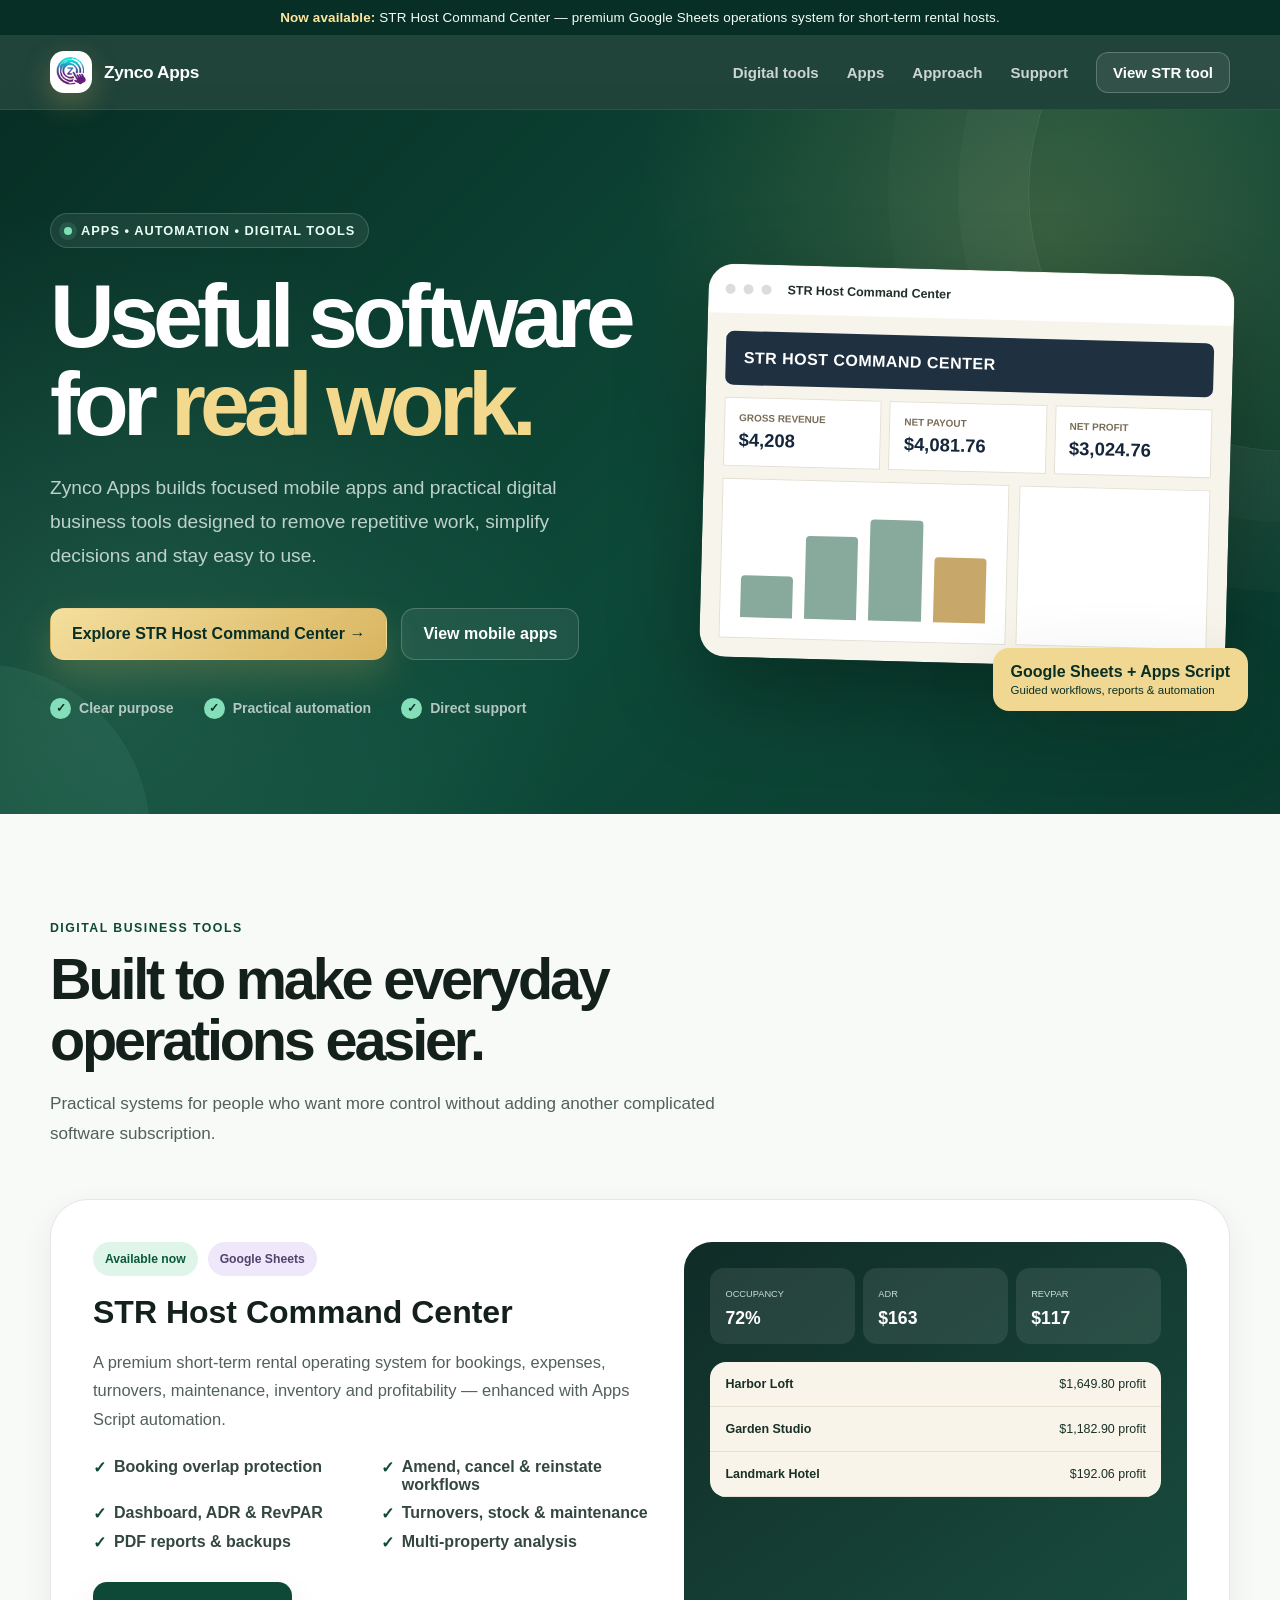
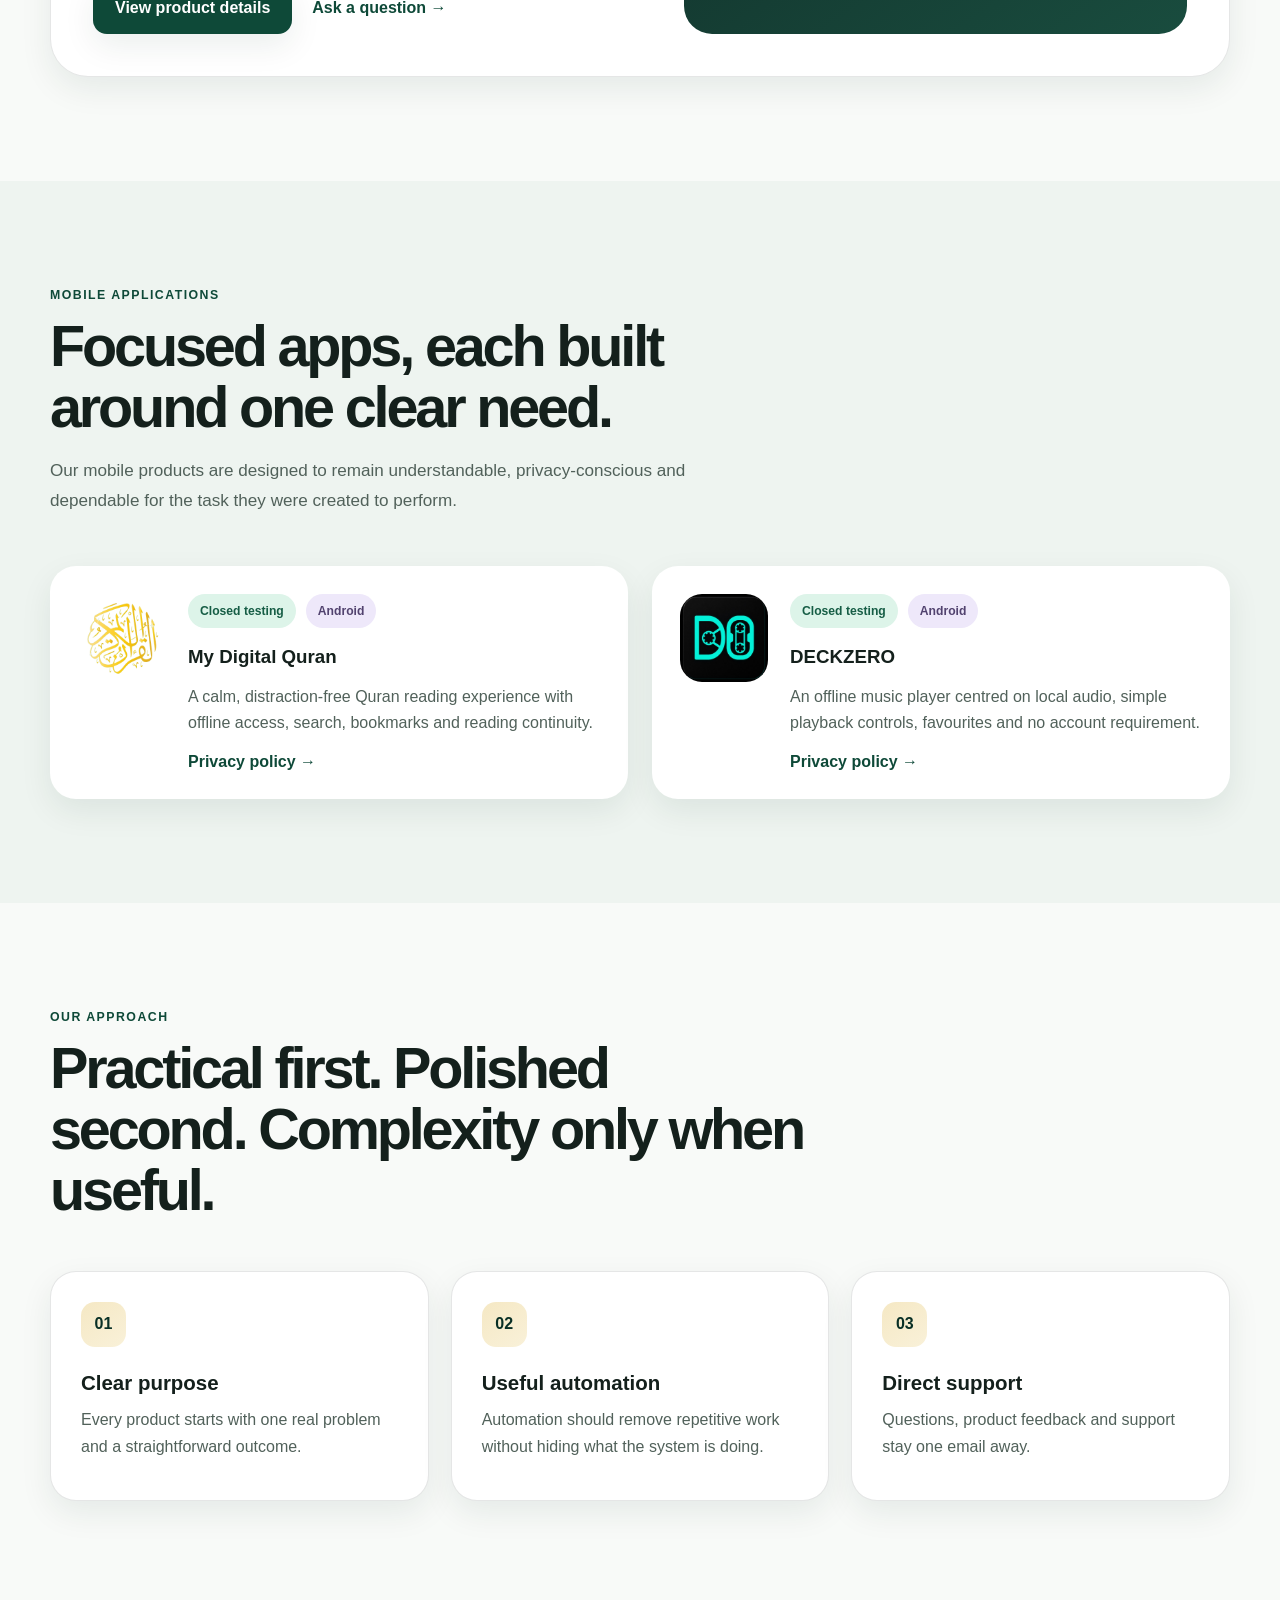
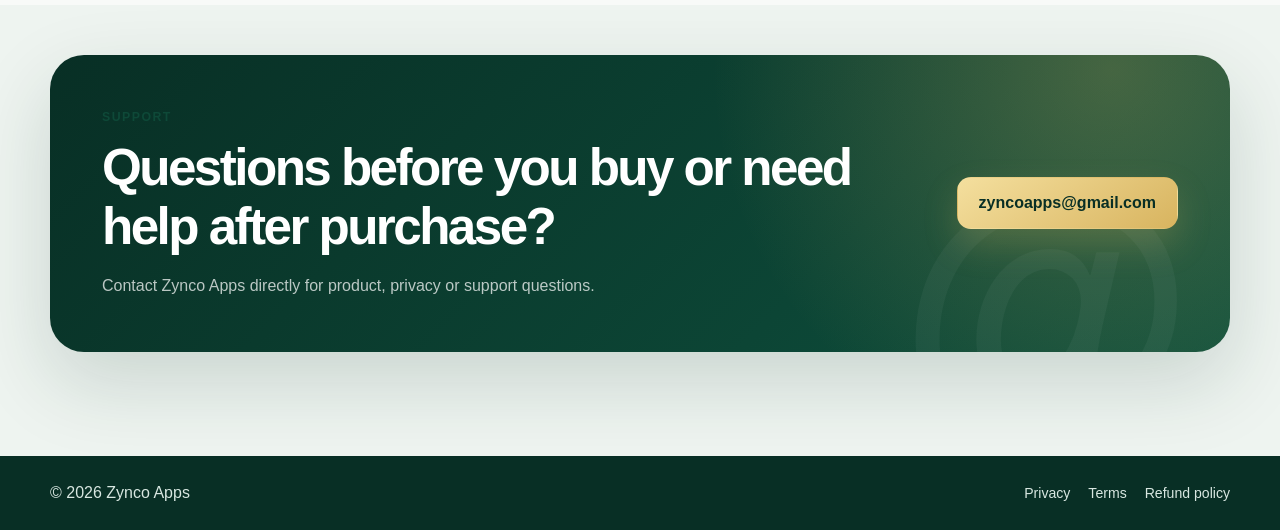
==== commit 768820f7: "Add Zynco Apps digital storefront and STR Host Command Center" ====
--- a/index.html
+++ b/index.html
@@ -1,424 +1,88 @@
-﻿<!DOCTYPE html>
+<!DOCTYPE html>
 <html lang="en">
 <head>
   <meta charset="UTF-8">
   <meta name="viewport" content="width=device-width, initial-scale=1.0">
-  <meta name="description" content="Zynco Apps develops focused, privacy-conscious Android applications including My Digital Quran and DECKZERO.">
+  <meta name="description" content="Zynco Apps creates practical apps, automation and digital business tools, including the STR Host Command Center for short-term rental hosts.">
   <meta name="theme-color" content="#082f25">
-  <title>Zynco Apps | Thoughtful Android Applications</title>
+  <title>Zynco Apps | Apps, Automation & Digital Tools</title>
   <link rel="icon" type="image/png" href="assets/zynco-apps-icon.png">
   <link rel="apple-touch-icon" href="assets/zynco-apps-icon.png">
   <link rel="stylesheet" href="styles.css">
+  <link rel="stylesheet" href="commerce.css">
   <script src="script.js" defer></script>
 </head>
 <body>
-  <div class="announcement">
-    <strong>Google Play update:</strong> My Digital Quran and DECKZERO are currently in closed testing.
-  </div>
-
+  <div class="announcement"><strong>Now available:</strong> STR Host Command Center — premium Google Sheets operations system for short-term rental hosts.</div>
   <header class="site-header">
     <div class="container navbar">
-      <a class="brand" href="index.html" aria-label="Zynco Apps home">
-        <span class="brand-mark">
-          <img src="assets/zynco-apps-icon.png" alt="Zynco Apps logo">
-        </span>
-        <span class="brand-name">Zynco Apps</span>
-      </a>
-
-      <button class="menu-button" type="button" aria-label="Open navigation" aria-expanded="false">
-        ☰
-      </button>
-
+      <a class="brand" href="index.html" aria-label="Zynco Apps home"><span class="brand-mark"><img src="assets/zynco-apps-icon.png" alt="Zynco Apps logo"></span><span class="brand-name">Zynco Apps</span></a>
+      <button class="menu-button" type="button" aria-label="Open navigation" aria-expanded="false">☰</button>
       <nav class="nav-links" aria-label="Primary navigation">
-        <a href="#apps">Applications</a>
-        <a href="#principles">Our approach</a>
-        <a href="#support">Support</a>
-        <a class="nav-cta" href="mailto:zyncoapps@gmail.com">Contact us</a>
+        <a href="#tools">Digital tools</a><a href="#apps">Apps</a><a href="#approach">Approach</a><a href="#support">Support</a><a class="nav-cta" href="str-host-command-center.html">View STR tool</a>
       </nav>
     </div>
   </header>
 
   <main>
-    <section class="hero">
-      <div class="container hero-grid">
+    <section class="hero commerce-hero">
+      <div class="container hero-grid commerce-hero-grid">
         <div class="hero-content">
-          <span class="kicker"><span class="kicker-dot"></span>Independent Android app publisher</span>
-          <h1>Small apps with a <span>clear purpose.</span></h1>
-          <p class="hero-copy">
-            Zynco Apps creates focused mobile experiences that are easy to understand,
-            dependable in everyday use and respectful of user privacy. Our current
-            applications are designed around offline access, minimal permissions and
-            uncluttered interfaces.
-          </p>
-
-          <div class="hero-actions">
-            <a class="button button-primary" href="#apps">Explore the applications →</a>
-            <a class="button button-secondary" href="mailto:zyncoapps@gmail.com">Contact support</a>
-          </div>
-
-          <div class="hero-proof" aria-label="Product principles">
-            <span>Offline-first features</span>
-            <span>No account required</span>
-            <span>Transparent privacy policies</span>
-          </div>
+          <span class="kicker"><span class="kicker-dot"></span>Apps • automation • digital tools</span>
+          <h1>Useful software for <span>real work.</span></h1>
+          <p class="hero-copy">Zynco Apps builds focused mobile apps and practical digital business tools designed to remove repetitive work, simplify decisions and stay easy to use.</p>
+          <div class="hero-actions"><a class="button button-primary" href="str-host-command-center.html">Explore STR Host Command Center →</a><a class="button button-secondary" href="#apps">View mobile apps</a></div>
+          <div class="hero-proof"><span>Clear purpose</span><span>Practical automation</span><span>Direct support</span></div>
         </div>
-
-        <div class="device-stage" aria-label="Preview of Zynco Apps mobile applications">
-          <div class="glow-card"></div>
-
-          <div class="phone phone-quran">
-            <div class="phone-screen quran-screen">
-              <div class="app-bar">
-                <div>
-                  My Digital Quran
-                  <small>Continue your reading</small>
-                </div>
-                <span class="round-action">⌕</span>
-              </div>
-              <div class="quran-body">
-                <div class="continue-card">
-                  <small>Last read</small>
-                  <strong>Surah Al-Baqarah</strong>
-                  <div class="progress-track"><span></span></div>
-                </div>
-
-                <div class="quran-tabs">
-                  <span>Surah</span>
-                  <span>Juz</span>
-                  <span>Bookmarks</span>
-                </div>
-
-                <div class="surah-row">
-                  <span class="surah-num">1</span>
-                  <div><strong>Al-Fatiha</strong><small>7 verses</small></div>
-                  <span class="arabic-chip">الفاتحة</span>
-                </div>
-                <div class="surah-row">
-                  <span class="surah-num">2</span>
-                  <div><strong>Al-Baqarah</strong><small>286 verses</small></div>
-                  <span class="arabic-chip">البقرة</span>
-                </div>
-                <div class="surah-row">
-                  <span class="surah-num">3</span>
-                  <div><strong>Ali 'Imran</strong><small>200 verses</small></div>
-                  <span class="arabic-chip">آل عمران</span>
-                </div>
-                <div class="surah-row">
-                  <span class="surah-num">4</span>
-                  <div><strong>An-Nisa</strong><small>176 verses</small></div>
-                  <span class="arabic-chip">النساء</span>
-                </div>
-              </div>
+        <div class="workspace-stage" aria-label="Preview of Zynco Apps products">
+          <div class="workspace-window">
+            <div class="workspace-topbar"><span></span><span></span><span></span><strong>STR Host Command Center</strong></div>
+            <div class="workspace-sheet">
+              <div class="sheet-title">STR HOST COMMAND CENTER</div>
+              <div class="kpi-grid"><div><small>GROSS REVENUE</small><strong>$4,208</strong></div><div><small>NET PAYOUT</small><strong>$4,081.76</strong></div><div><small>NET PROFIT</small><strong>$3,024.76</strong></div></div>
+              <div class="sheet-panels"><div class="mini-chart"><span></span><span></span><span></span><span></span></div><div class="ops-card"><small>OPERATIONS ATTENTION</small><p>Maintenance <b>1</b></p><p>Inventory reorders <b>3</b></p><p>Pending turnovers <b>1</b></p></div></div>
             </div>
           </div>
-
-          <div class="phone phone-music">
-            <div class="phone-screen music-screen">
-              <div class="music-header">
-                <span>NOW PLAYING</span>
-                <span>•••</span>
-              </div>
-              <div class="album-cover"></div>
-              <div class="track-info">
-                <strong>Midnight Drive</strong>
-                <span>Local Music Library</span>
-              </div>
-              <div class="music-progress">
-                <div class="bar"><span></span></div>
-                <div class="time-row"><span>1:46</span><span>3:52</span></div>
-              </div>
-              <div class="player-controls">
-                <span>↶</span>
-                <span>◀</span>
-                <span class="play">▶</span>
-                <span>▶</span>
-                <span>↷</span>
-              </div>
-            </div>
-          </div>
-
-          <div class="floating-badge badge-one">
-            <span class="badge-icon">◉</span>
-            <span><strong>Built for offline use</strong><small>Core features stay available</small></span>
-          </div>
-
-          <div class="floating-badge badge-two">
-            <span class="badge-icon">✓</span>
-            <span><strong>Privacy-conscious</strong><small>Minimal data collection</small></span>
-          </div>
+          <div class="workspace-badge"><strong>Google Sheets + Apps Script</strong><span>Guided workflows, reports & automation</span></div>
         </div>
       </div>
     </section>
 
-    <div class="trust-strip">
+    <section class="section" id="tools">
       <div class="container">
-        <div class="trust-panel">
-          <div class="trust-item">
-            <strong>2 applications</strong>
-            <span>Currently progressing through Google Play closed testing.</span>
+        <div class="section-heading"><span class="section-label">Digital business tools</span><h2>Built to make everyday operations easier.</h2><p>Practical systems for people who want more control without adding another complicated software subscription.</p></div>
+        <article class="tool-feature-card">
+          <div class="tool-copy">
+            <div class="app-meta"><span class="status-pill status-live">Available now</span><span class="platform-pill">Google Sheets</span></div>
+            <h3>STR Host Command Center</h3>
+            <p>A premium short-term rental operating system for bookings, expenses, turnovers, maintenance, inventory and profitability — enhanced with Apps Script automation.</p>
+            <div class="tool-points"><span>Booking overlap protection</span><span>Amend, cancel & reinstate workflows</span><span>Dashboard, ADR & RevPAR</span><span>Turnovers, stock & maintenance</span><span>PDF reports & backups</span><span>Multi-property analysis</span></div>
+            <div class="app-actions"><a class="button button-dark" href="str-host-command-center.html">View product details</a><a class="text-link" href="mailto:zyncoapps@gmail.com?subject=STR%20Host%20Command%20Center">Ask a question →</a></div>
           </div>
-          <div class="trust-item">
-            <strong>Android focused</strong>
-            <span>Designed specifically for simple, reliable mobile use.</span>
+          <div class="tool-preview">
+            <div class="preview-grid"><div class="preview-kpi"><small>OCCUPANCY</small><strong>72%</strong></div><div class="preview-kpi"><small>ADR</small><strong>$163</strong></div><div class="preview-kpi"><small>REVPAR</small><strong>$117</strong></div></div>
+            <div class="preview-table"><div><b>Harbor Loft</b><span>$1,649.80 profit</span></div><div><b>Garden Studio</b><span>$1,182.90 profit</span></div><div><b>Landmark Hotel</b><span>$192.06 profit</span></div></div>
           </div>
-          <div class="trust-item">
-            <strong>Offline-first</strong>
-            <span>Important app functions remain available without connectivity.</span>
-          </div>
-          <div class="trust-item">
-            <strong>Direct support</strong>
-            <span>Users can contact Zynco Apps directly by email.</span>
-          </div>
-        </div>
+        </article>
       </div>
-    </div>
+    </section>
 
-    <section class="section" id="apps">
+    <section class="section section-soft" id="apps">
       <div class="container">
-        <div class="section-heading">
-          <span class="section-label">Applications</span>
-          <h2>Focused products, each built around one clear need.</h2>
-          <p>
-            Both applications are currently available through controlled Google Play
-            testing. Public production links will be added after testing and release approval.
-          </p>
-        </div>
-
-        <div class="showcase-list">
-          <article class="app-showcase">
-            <div class="app-visual app-visual-quran">
-              <div class="visual-icon">
-                <img src="assets/my-digital-quran-icon.png" alt="My Digital Quran icon">
-              </div>
-
-              <div class="tilted-device">
-                <div class="phone-screen quran-screen">
-                  <div class="app-bar">
-                    <div>
-                      My Digital Quran
-                      <small>Surah browser</small>
-                    </div>
-                    <span class="round-action">⌕</span>
-                  </div>
-                  <div class="quran-body">
-                    <div class="continue-card">
-                      <small>Continue reading</small>
-                      <strong>Surah Al-Baqarah</strong>
-                      <div class="progress-track"><span></span></div>
-                    </div>
-                    <div class="quran-tabs">
-                      <span>Surah</span><span>Juz</span><span>Saved</span>
-                    </div>
-                    <div class="surah-row">
-                      <span class="surah-num">1</span>
-                      <div><strong>Al-Fatiha</strong><small>7 verses</small></div>
-                      <span class="arabic-chip">الفاتحة</span>
-                    </div>
-                    <div class="surah-row">
-                      <span class="surah-num">2</span>
-                      <div><strong>Al-Baqarah</strong><small>286 verses</small></div>
-                      <span class="arabic-chip">البقرة</span>
-                    </div>
-                    <div class="surah-row">
-                      <span class="surah-num">3</span>
-                      <div><strong>Ali 'Imran</strong><small>200 verses</small></div>
-                      <span class="arabic-chip">آل عمران</span>
-                    </div>
-                  </div>
-                </div>
-              </div>
-
-              <span class="visual-chip">Reading • Search • Bookmarks</span>
-            </div>
-
-            <div class="app-content">
-              <div class="app-meta">
-                <span class="status-pill">Closed testing</span>
-                <span class="platform-pill">Android</span>
-              </div>
-              <h3>My Digital Quran</h3>
-              <p>
-                A calm, distraction-free Quran reading experience designed for convenient
-                offline access. Users can browse by Surah or Juz, search content, save
-                bookmarks and return to their previous reading position.
-              </p>
-
-              <div class="feature-grid">
-                <div class="feature">
-                  <span class="feature-icon">↯</span>
-                  <div><strong>Offline access</strong><span>Core reading features do not depend on a network connection.</span></div>
-                </div>
-                <div class="feature">
-                  <span class="feature-icon">⌕</span>
-                  <div><strong>Easy navigation</strong><span>Browse by Surah or Juz and search within the app.</span></div>
-                </div>
-                <div class="feature">
-                  <span class="feature-icon">★</span>
-                  <div><strong>Reading continuity</strong><span>Bookmarks and last-read position help users continue easily.</span></div>
-                </div>
-                <div class="feature">
-                  <span class="feature-icon">Aa</span>
-                  <div><strong>Reading preferences</strong><span>Theme and presentation settings support comfortable reading.</span></div>
-                </div>
-              </div>
-
-              <div class="app-actions">
-                <a class="button button-dark" href="my-digital-quran-privacy.html">Read privacy policy</a>
-                <a class="text-link" href="mailto:zyncoapps@gmail.com?subject=My%20Digital%20Quran%20Support">Contact app support →</a>
-              </div>
-            </div>
-          </article>
-
-          <article class="app-showcase reverse">
-            <div class="app-visual app-visual-music">
-              <div class="visual-icon">
-                <img src="assets/deckzero-icon.png" alt="DECKZERO icon">
-              </div>
-
-              <div class="tilted-device">
-                <div class="phone-screen music-screen">
-                  <div class="music-header">
-                    <span>DECKZERO</span>
-                    <span>•••</span>
-                  </div>
-                  <div class="album-cover"></div>
-                  <div class="track-info">
-                    <strong>Midnight Drive</strong>
-                    <span>Local Music Library</span>
-                  </div>
-                  <div class="music-progress">
-                    <div class="bar"><span></span></div>
-                    <div class="time-row"><span>1:46</span><span>3:52</span></div>
-                  </div>
-                  <div class="player-controls">
-                    <span>↶</span><span>◀</span><span class="play">▶</span><span>▶</span><span>↷</span>
-                  </div>
-                </div>
-              </div>
-
-              <span class="visual-chip">Library • Favourites • Playback</span>
-            </div>
-
-            <div class="app-content">
-              <div class="app-meta">
-                <span class="status-pill">Closed testing</span>
-                <span class="platform-pill">Android</span>
-              </div>
-              <h3>DECKZERO</h3>
-              <p>
-                An offline music player for people who prefer listening to audio already
-                stored on their device. It keeps the experience centred on the local music
-                library, playback controls and favourites—without requiring an account.
-              </p>
-
-              <div class="feature-grid">
-                <div class="feature">
-                  <span class="feature-icon">♫</span>
-                  <div><strong>Local playback</strong><span>Discover and play supported audio saved on the Android device.</span></div>
-                </div>
-                <div class="feature">
-                  <span class="feature-icon">▦</span>
-                  <div><strong>Library browsing</strong><span>Navigate local music in a clean, purpose-built interface.</span></div>
-                </div>
-                <div class="feature">
-                  <span class="feature-icon">♥</span>
-                  <div><strong>Favourites</strong><span>Keep frequently played tracks easy to find.</span></div>
-                </div>
-                <div class="feature">
-                  <span class="feature-icon">▶</span>
-                  <div><strong>Media controls</strong><span>Playback controls are available through the app and Android media features.</span></div>
-                </div>
-              </div>
-
-              <div class="app-actions">
-                <a class="button button-dark" href="deckzero-privacy.html">Read privacy policy</a>
-                <a class="text-link" href="mailto:zyncoapps@gmail.com?subject=DECKZERO%20Support">Contact app support →</a>
-              </div>
-            </div>
-          </article>
+        <div class="section-heading"><span class="section-label">Mobile applications</span><h2>Focused apps, each built around one clear need.</h2><p>Our mobile products are designed to remain understandable, privacy-conscious and dependable for the task they were created to perform.</p></div>
+        <div class="product-card-grid">
+          <article class="simple-product-card"><img src="assets/my-digital-quran-icon.png" alt="My Digital Quran icon"><div><div class="app-meta"><span class="status-pill">Closed testing</span><span class="platform-pill">Android</span></div><h3>My Digital Quran</h3><p>A calm, distraction-free Quran reading experience with offline access, search, bookmarks and reading continuity.</p><a class="text-link" href="my-digital-quran-privacy.html">Privacy policy →</a></div></article>
+          <article class="simple-product-card"><img src="assets/deckzero-icon.png" alt="DECKZERO icon"><div><div class="app-meta"><span class="status-pill">Closed testing</span><span class="platform-pill">Android</span></div><h3>DECKZERO</h3><p>An offline music player centred on local audio, simple playback controls, favourites and no account requirement.</p><a class="text-link" href="deckzero-privacy.html">Privacy policy →</a></div></article>
         </div>
       </div>
     </section>
 
-    <section class="section section-soft" id="principles">
-      <div class="container">
-        <div class="section-heading">
-          <span class="section-label">Our approach</span>
-          <h2>Built to feel useful—not overloaded.</h2>
-          <p>
-            Zynco Apps aims to make each product understandable from the first screen,
-            transparent about data use and dependable for the task it was created to perform.
-          </p>
-        </div>
-
-        <div class="principles-grid">
-          <article class="principle">
-            <span class="principle-number">01</span>
-            <h3>Clarity before complexity</h3>
-            <p>Each app is centred on a specific purpose rather than an unnecessary collection of features.</p>
-          </article>
-          <article class="principle">
-            <span class="principle-number">02</span>
-            <h3>Privacy by restraint</h3>
-            <p>We avoid collecting user information that is not needed for the application to function.</p>
-          </article>
-          <article class="principle">
-            <span class="principle-number">03</span>
-            <h3>Support without barriers</h3>
-            <p>Users can contact the developer directly for support, privacy questions or product feedback.</p>
-          </article>
-        </div>
-      </div>
+    <section class="section" id="approach">
+      <div class="container"><div class="section-heading"><span class="section-label">Our approach</span><h2>Practical first. Polished second. Complexity only when useful.</h2></div><div class="principles-grid"><article class="principle"><span class="principle-number">01</span><h3>Clear purpose</h3><p>Every product starts with one real problem and a straightforward outcome.</p></article><article class="principle"><span class="principle-number">02</span><h3>Useful automation</h3><p>Automation should remove repetitive work without hiding what the system is doing.</p></article><article class="principle"><span class="principle-number">03</span><h3>Direct support</h3><p>Questions, product feedback and support stay one email away.</p></article></div></div>
     </section>
 
-    <section class="contact-section" id="support">
-      <div class="container">
-        <div class="contact-card">
-          <div>
-            <h2>Need help with a Zynco Apps product?</h2>
-            <p>
-              For app support, privacy questions, Google Play testing queries,
-              payment onboarding verification or business communication, contact us directly.
-            </p>
-          </div>
-          <a class="button button-primary" href="mailto:zyncoapps@gmail.com">zyncoapps@gmail.com</a>
-        </div>
-      </div>
-    </section>
+    <section class="contact-section" id="support"><div class="container"><div class="contact-card"><div><span class="section-label">Support</span><h2>Questions before you buy or need help after purchase?</h2><p>Contact Zynco Apps directly for product, privacy or support questions.</p></div><a class="button button-primary" href="mailto:zyncoapps@gmail.com">zyncoapps@gmail.com</a></div></div></section>
   </main>
-
-  <footer class="site-footer">
-    <div class="container">
-      <div class="footer-grid">
-        <div class="footer-brand">
-          <a class="brand" href="index.html">
-            <span class="brand-mark">
-              <img src="assets/zynco-apps-icon.png" alt="Zynco Apps logo">
-            </span>
-            <span class="brand-name">Zynco Apps</span>
-          </a>
-          <p>Independent Android applications with focused functionality and transparent privacy practices.</p>
-        </div>
-
-        <div class="footer-column">
-          <strong>Applications</strong>
-          <a href="#apps">My Digital Quran</a>
-          <a href="#apps">DECKZERO</a>
-        </div>
-
-        <div class="footer-column">
-          <strong>Legal & support</strong>
-          <a href="my-digital-quran-privacy.html">Quran privacy policy</a>
-          <a href="deckzero-privacy.html">DECKZERO privacy policy</a>
-          <a href="mailto:zyncoapps@gmail.com">Contact support</a>
-        </div>
-      </div>
-
-      <div class="footer-bottom">
-        <span>© 2026 Zynco Apps. All rights reserved.</span>
-        <span>Contact: zyncoapps@gmail.com</span>
-      </div>
-    </div>
-  </footer>
+  <footer class="site-footer"><div class="container footer-row"><span>© 2026 Zynco Apps</span><nav><a href="store-privacy.html">Privacy</a><a href="terms.html">Terms</a><a href="refund-policy.html">Refund policy</a></nav></div></footer>
 </body>
 </html>
--- a/styles.css
+++ b/styles.css
@@ -939,13 +939,17 @@
   width: 31px;
   height: 31px;
   flex: 0 0 auto;
-  display: grid;
-  place-items: center;
+  display: inline-flex;
+  align-items: center;
+  justify-content: center;
   border-radius: 10px;
   color: var(--forest);
   background: var(--mint);
   font-size: 0.86rem;
   font-weight: 900;
+  line-height: 1;
+  margin-top: 0;
+  text-align: center;
 }
 
 .feature strong {
@@ -953,7 +957,7 @@
   font-size: 0.9rem;
 }
 
-.feature span {
+.feature div span {
   display: block;
   margin-top: 4px;
   color: var(--ink-soft);
--- a/commerce.css
+++ b/commerce.css
@@ -0,0 +1,4 @@
+/* Commerce extension for Zynco Apps storefront */
+.commerce-hero{min-height:680px}.commerce-hero-grid{grid-template-columns:minmax(0,1fr) minmax(420px,.9fr)}.workspace-stage{position:relative;min-height:520px;display:flex;align-items:center}.workspace-window{width:100%;border:1px solid rgba(255,255,255,.15);border-radius:26px;overflow:hidden;background:#f7f4eb;box-shadow:0 35px 90px rgba(0,0,0,.32);transform:rotate(1.5deg)}.workspace-topbar{height:48px;display:flex;align-items:center;gap:8px;padding:0 16px;background:#fff;color:#203027;font-size:.78rem}.workspace-topbar span{width:10px;height:10px;border-radius:50%;background:#d9dedb}.workspace-topbar strong{margin-left:8px}.workspace-sheet{padding:18px}.sheet-title{padding:18px;border-radius:8px;background:#1f3041;color:#fff;font-weight:900;letter-spacing:.03em}.kpi-grid{display:grid;grid-template-columns:repeat(3,1fr);gap:8px;margin:12px 0}.kpi-grid div,.ops-card{padding:14px;border:1px solid #e5dfd3;background:#fff}.kpi-grid small{display:block;color:#786c58;font-size:.62rem;font-weight:800}.kpi-grid strong{display:block;margin-top:6px;color:#15263a;font-size:1.15rem}.sheet-panels{display:grid;grid-template-columns:1.2fr .8fr;gap:10px}.mini-chart{height:160px;padding:20px;display:flex;align-items:flex-end;gap:12px;background:#fff;border:1px solid #e5dfd3}.mini-chart span{flex:1;border-radius:4px 4px 0 0;background:#88aa9c}.mini-chart span:nth-child(1){height:36%}.mini-chart span:nth-child(2){height:70%}.mini-chart span:nth-child(3){height:86%}.mini-chart span:nth-child(4){height:55%;background:#c8a76b}.ops-card small{font-weight:900}.ops-card p{display:flex;justify-content:space-between;margin:12px 0 0;font-size:.72rem}.workspace-badge{position:absolute;right:-18px;bottom:15px;padding:15px 18px;border-radius:16px;color:#082f25;background:#f0d892;box-shadow:var(--shadow-lg)}.workspace-badge strong,.workspace-badge span{display:block}.workspace-badge span{margin-top:3px;font-size:.72rem}.tool-feature-card{display:grid;grid-template-columns:1.05fr .95fr;gap:36px;padding:42px;border:1px solid var(--line);border-radius:var(--radius-lg);background:#fff;box-shadow:var(--shadow-sm)}.tool-copy h3{margin:18px 0 12px;font-size:2rem}.tool-copy>p{color:var(--ink-soft);font-size:1.03rem;line-height:1.75}.status-live{color:#0a593d;background:#dff5ea}.tool-points{display:grid;grid-template-columns:1fr 1fr;gap:10px 20px;margin:24px 0}.tool-points span{display:flex;gap:8px;color:#34473f;font-weight:650}.tool-points span:before{content:'✓';color:var(--forest);font-weight:900}.tool-preview{align-self:stretch;padding:26px;border-radius:28px;color:#fff;background:linear-gradient(145deg,#102c27,#194c3e)}.preview-grid{display:grid;grid-template-columns:repeat(3,1fr);gap:8px}.preview-kpi{padding:15px;border-radius:14px;background:rgba(255,255,255,.09)}.preview-kpi small{font-size:.58rem;color:#c9ddd5}.preview-kpi strong{display:block;margin-top:7px;font-size:1.1rem}.preview-table{margin-top:18px;border-radius:16px;overflow:hidden;background:#f9f4e9;color:#183026}.preview-table div{display:flex;justify-content:space-between;padding:15px;border-bottom:1px solid #e7dfcf;font-size:.78rem}.product-card-grid{display:grid;grid-template-columns:1fr 1fr;gap:24px}.simple-product-card{display:grid;grid-template-columns:88px 1fr;gap:22px;padding:28px;border-radius:26px;background:#fff;box-shadow:var(--shadow-sm)}.simple-product-card img{width:88px;height:88px;border-radius:22px}.simple-product-card h3{margin:12px 0 8px}.simple-product-card p{color:var(--ink-soft);line-height:1.65}.site-footer{padding:28px 0;color:#d8e7e1;background:#082f25}.footer-row{display:flex;justify-content:space-between;align-items:center;gap:20px}.footer-row nav{display:flex;gap:18px}.footer-row a{color:#d8e7e1;text-decoration:none;font-size:.88rem}.product-hero{padding:92px 0;color:#fff;background:linear-gradient(135deg,#082f25,#124d3d)}.product-hero-grid{display:grid;grid-template-columns:minmax(0,.9fr) minmax(500px,1.1fr);gap:52px;align-items:center}.product-hero h1{margin:22px 0 18px;font-size:clamp(2.8rem,5vw,5.5rem);line-height:1;letter-spacing:-.05em}.product-hero p{color:#c9ddd5;font-size:1.08rem;line-height:1.75}.dark-kicker{color:#eafff6}.price-row{display:flex;align-items:baseline;gap:16px;margin:28px 0}.price-row strong{font-size:2.6rem;color:#f1d589}.price-row span{color:#b7d2c7}.button-outline{color:#fff;border-color:rgba(255,255,255,.25);background:transparent}.purchase-notes{display:flex;flex-wrap:wrap;gap:16px;margin-top:22px;color:#b7d2c7;font-size:.86rem}.product-dashboard-mock{padding:15px;border-radius:24px;background:#fff;color:#203027;box-shadow:0 35px 90px rgba(0,0,0,.3)}.mock-sheet-header{padding:17px;border-radius:10px;background:#1e3041;color:#fff}.mock-sheet-header span,.mock-sheet-header small{display:block}.mock-sheet-header span{font-weight:900}.mock-sheet-header small{margin-top:5px;color:#d9e3ea}.mock-kpis{display:grid;grid-template-columns:repeat(4,1fr);gap:7px;margin:10px 0}.mock-kpis div{padding:13px;border:1px solid #e8e0d2;background:#faf8f2}.mock-kpis small{display:block;font-size:.5rem;font-weight:800;color:#7b6b53}.mock-kpis strong{display:block;margin-top:7px;font-size:.92rem}.mock-bottom{display:grid;grid-template-columns:1.1fr .9fr;gap:8px}.mock-bars{height:190px;display:flex;align-items:flex-end;gap:12px;padding:24px;background:#faf8f2;border:1px solid #e8e0d2}.mock-bars i{width:18%;border-radius:4px 4px 0 0;background:#85a697}.mock-bars i:nth-child(1){height:20%}.mock-bars i:nth-child(2){height:65%}.mock-bars i:nth-child(3){height:82%}.mock-bars i:nth-child(4){height:74%;background:#c8a66e}.mock-bars i:nth-child(5){height:42%}.mock-alerts{padding:18px;background:#faf8f2;border:1px solid #e8e0d2}.mock-alerts b{font-size:.7rem}.mock-alerts span{display:flex;justify-content:space-between;margin-top:16px;font-size:.7rem}.mock-alerts em{font-style:normal;font-weight:900}.feature-card-grid{display:grid;grid-template-columns:repeat(3,1fr);gap:18px}.feature-card-grid article,.delivery-grid article{padding:26px;border:1px solid var(--line);border-radius:22px;background:#fff;box-shadow:var(--shadow-sm)}.feature-card-grid article>span,.delivery-grid b{color:var(--gold);font-weight:900}.feature-card-grid h3,.delivery-grid h3{margin:14px 0 8px}.feature-card-grid p,.delivery-grid p{margin:0;color:var(--ink-soft);line-height:1.65}.sheet-showcase-grid{display:grid;grid-template-columns:repeat(3,1fr);gap:18px}.sheet-card{padding:25px;border-radius:22px;background:#fff;box-shadow:var(--shadow-sm)}.sheet-card>small{color:#7c6d56;font-weight:900}.metric-line,.status-row{display:flex;justify-content:space-between;padding:12px 0;border-bottom:1px solid #edf0ee}.profit-bar{height:12px;margin:18px 0;border-radius:999px;background:#e8efeb}.profit-bar span{display:block;height:100%;border-radius:inherit;background:#85a697}.status-good{color:#18774f}.status-warn{color:#b54b3f}.delivery-grid{display:grid;grid-template-columns:repeat(4,1fr);gap:18px}.section-dark{color:#fff;background:#0d382d}.buy-grid{display:grid;grid-template-columns:1fr 360px;gap:50px;align-items:center}.buy-grid h2{margin:10px 0;font-size:2.5rem}.buy-grid p{color:#c5d9d1}.light-label{color:#f0d892}.buy-card{padding:28px;border-radius:24px;background:#fff;color:#183027}.buy-card strong,.buy-card span,.buy-card small{display:block}.buy-card strong{font-size:2.6rem}.buy-card span{margin:4px 0 18px;color:#61716a}.buy-card .button{width:100%;margin:8px 0 15px}.buy-card small{color:#77847e;line-height:1.5}.faq-list{display:grid;gap:12px}.faq-list details{padding:20px 22px;border:1px solid var(--line);border-radius:16px;background:#fff}.faq-list summary{cursor:pointer;font-weight:800}.faq-list p{color:var(--ink-soft);line-height:1.65}.policy-page{padding:80px 0 110px;background:#f7faf8}.policy-shell{max-width:820px;padding:42px;border-radius:28px;background:#fff;box-shadow:var(--shadow-sm)}.policy-shell h1{margin:12px 0 5px;font-size:clamp(2.4rem,5vw,4rem);letter-spacing:-.04em}.policy-updated{color:#77847e}.policy-shell h2{margin-top:34px}.policy-shell p{color:#4f6159;line-height:1.78}.policy-shell a{color:var(--forest);font-weight:750}
+@media(max-width:980px){.commerce-hero-grid,.product-hero-grid,.tool-feature-card,.buy-grid{grid-template-columns:1fr}.workspace-stage{min-height:430px}.product-dashboard-mock{max-width:680px}.feature-card-grid,.delivery-grid{grid-template-columns:repeat(2,1fr)}.sheet-showcase-grid{grid-template-columns:1fr}.buy-grid{gap:24px}}
+@media(max-width:720px){.commerce-hero{padding-top:70px}.workspace-stage{min-height:360px}.workspace-badge{right:8px}.kpi-grid{grid-template-columns:1fr}.sheet-panels{grid-template-columns:1fr}.mini-chart{height:110px}.tool-feature-card{padding:24px}.tool-points,.product-card-grid{grid-template-columns:1fr}.simple-product-card{grid-template-columns:64px 1fr}.simple-product-card img{width:64px;height:64px}.product-hero{padding:64px 0}.product-hero-grid{gap:30px}.mock-kpis{grid-template-columns:repeat(2,1fr)}.mock-bottom{grid-template-columns:1fr}.mock-bars{height:130px}.feature-card-grid,.delivery-grid{grid-template-columns:1fr}.footer-row{align-items:flex-start;flex-direction:column}.footer-row nav{flex-wrap:wrap}.policy-shell{padding:26px}.buy-card{width:100%}}
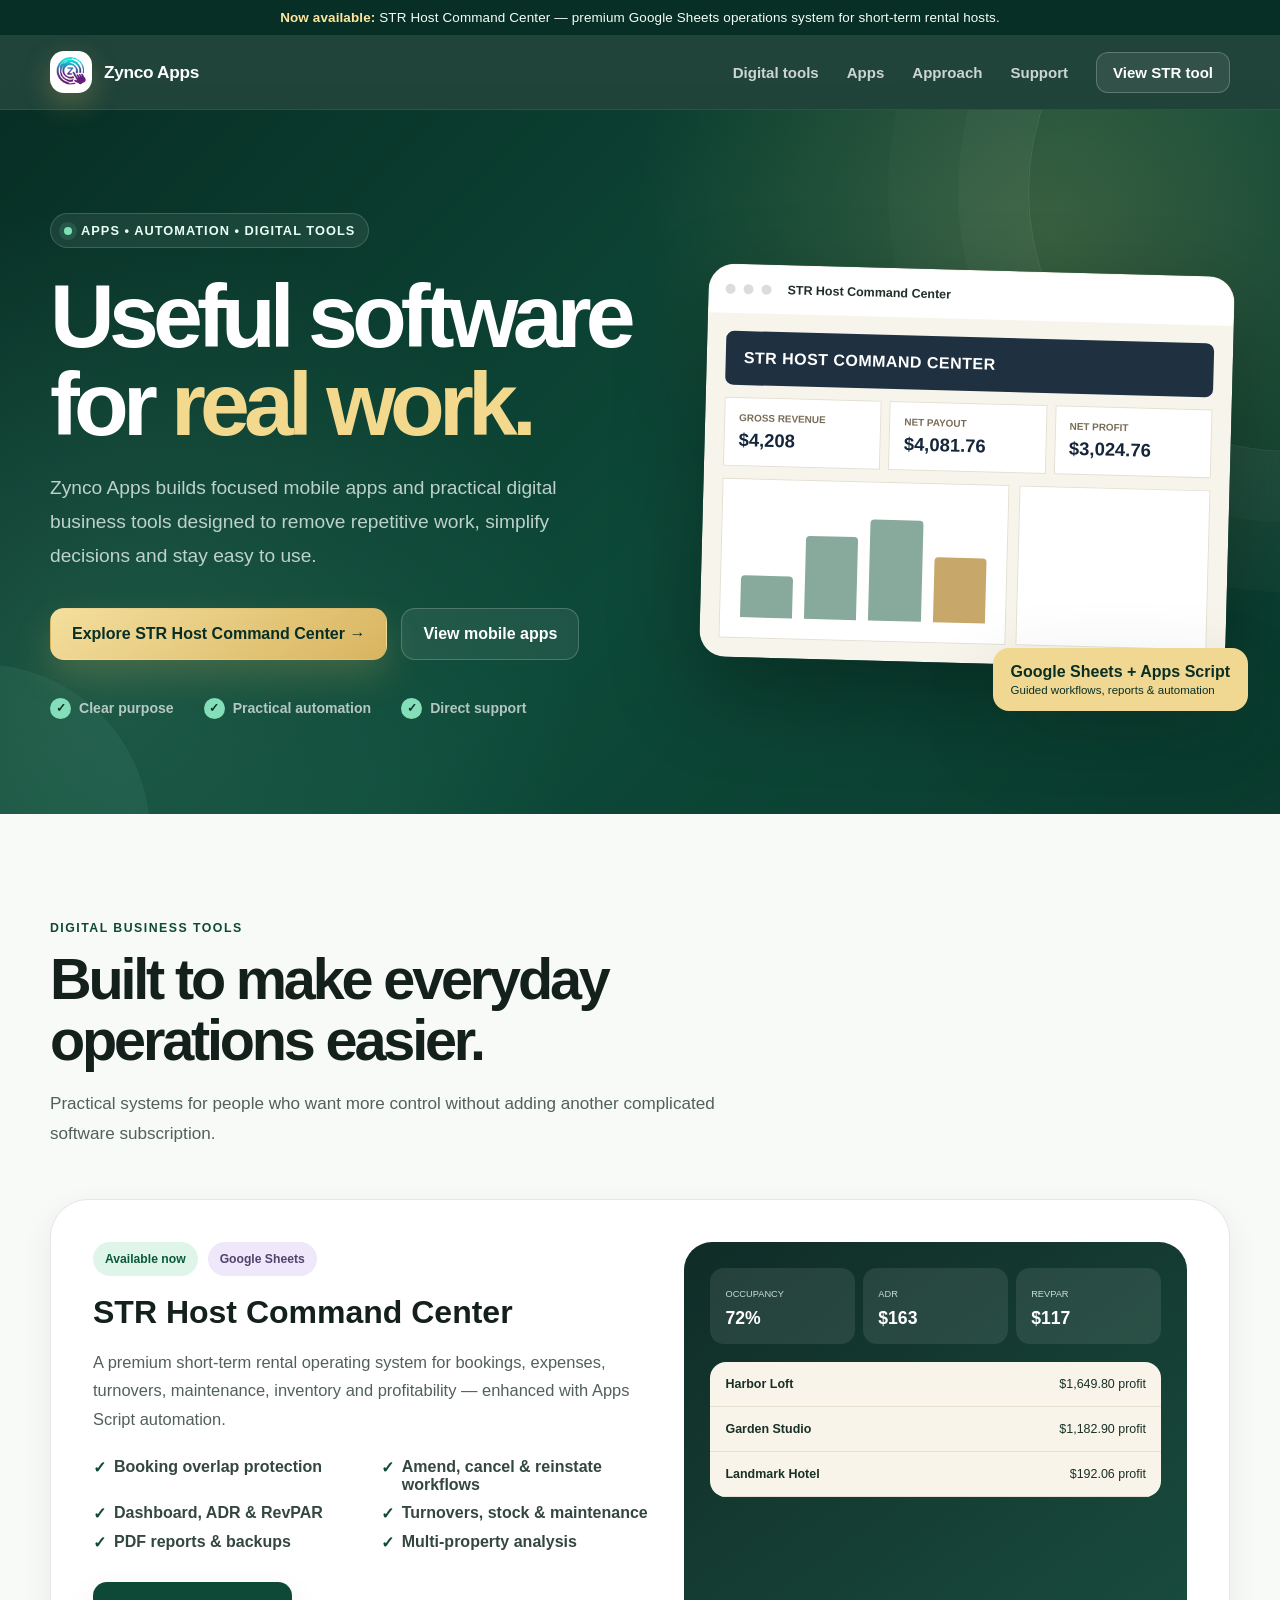
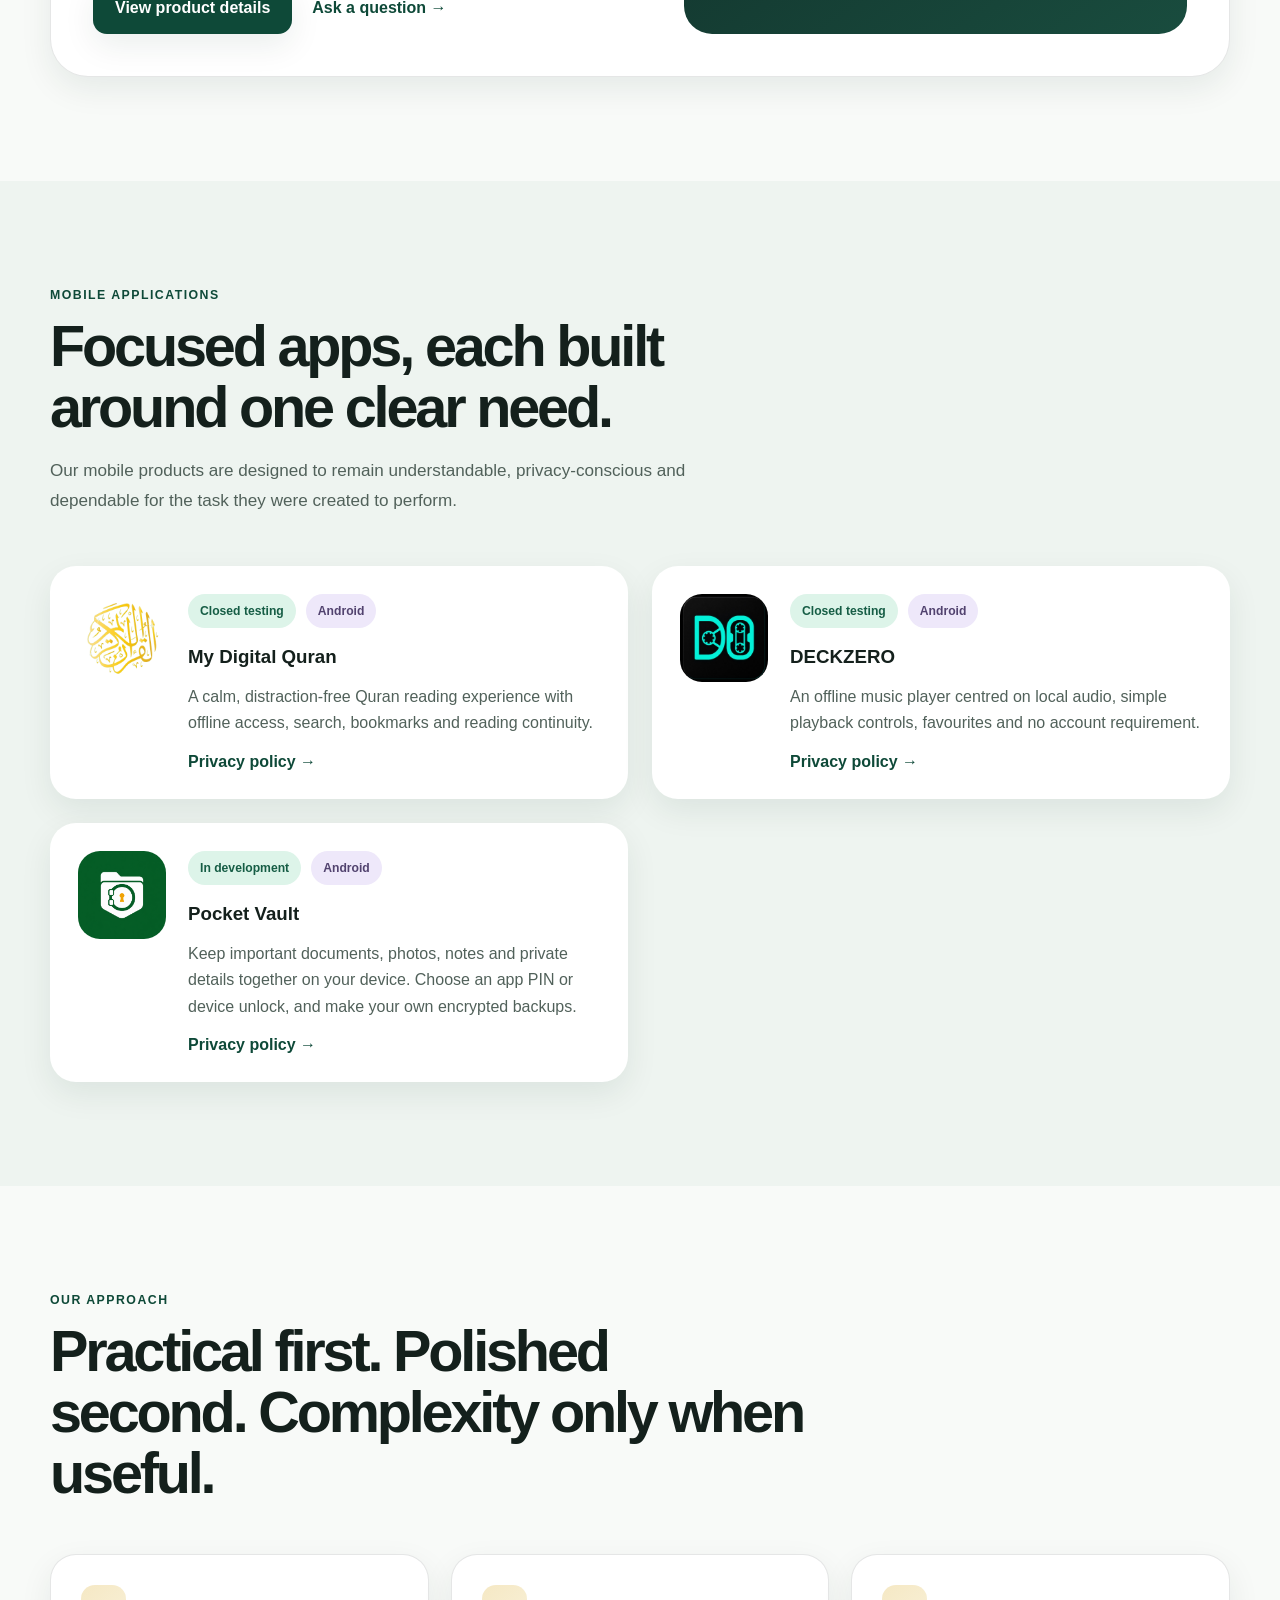
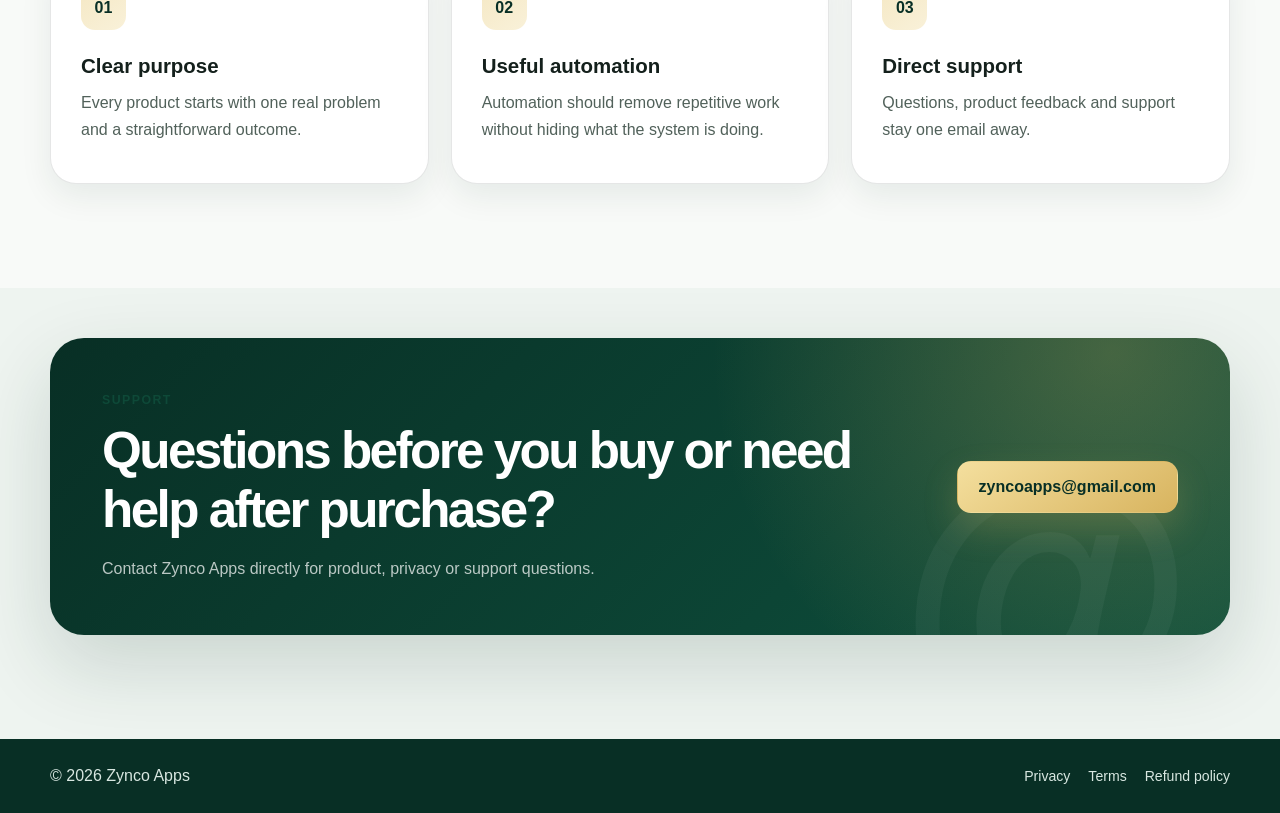
==== commit af5e3c63: "Add Pocket Vault listing and privacy policy" ====
--- a/index.html
+++ b/index.html
@@ -73,6 +73,7 @@
         <div class="product-card-grid">
           <article class="simple-product-card"><img src="assets/my-digital-quran-icon.png" alt="My Digital Quran icon"><div><div class="app-meta"><span class="status-pill">Closed testing</span><span class="platform-pill">Android</span></div><h3>My Digital Quran</h3><p>A calm, distraction-free Quran reading experience with offline access, search, bookmarks and reading continuity.</p><a class="text-link" href="my-digital-quran-privacy.html">Privacy policy →</a></div></article>
           <article class="simple-product-card"><img src="assets/deckzero-icon.png" alt="DECKZERO icon"><div><div class="app-meta"><span class="status-pill">Closed testing</span><span class="platform-pill">Android</span></div><h3>DECKZERO</h3><p>An offline music player centred on local audio, simple playback controls, favourites and no account requirement.</p><a class="text-link" href="deckzero-privacy.html">Privacy policy →</a></div></article>
+          <article class="simple-product-card"><img src="assets/pocket-vault-icon.png" alt="Pocket Vault icon"><div><div class="app-meta"><span class="status-pill">In development</span><span class="platform-pill">Android</span></div><h3>Pocket Vault</h3><p>Keep important documents, photos, notes and private details together on your device. Choose an app PIN or device unlock, and make your own encrypted backups.</p><a class="text-link" href="pocket-vault-privacy.html">Privacy policy →</a></div></article>
         </div>
       </div>
     </section>
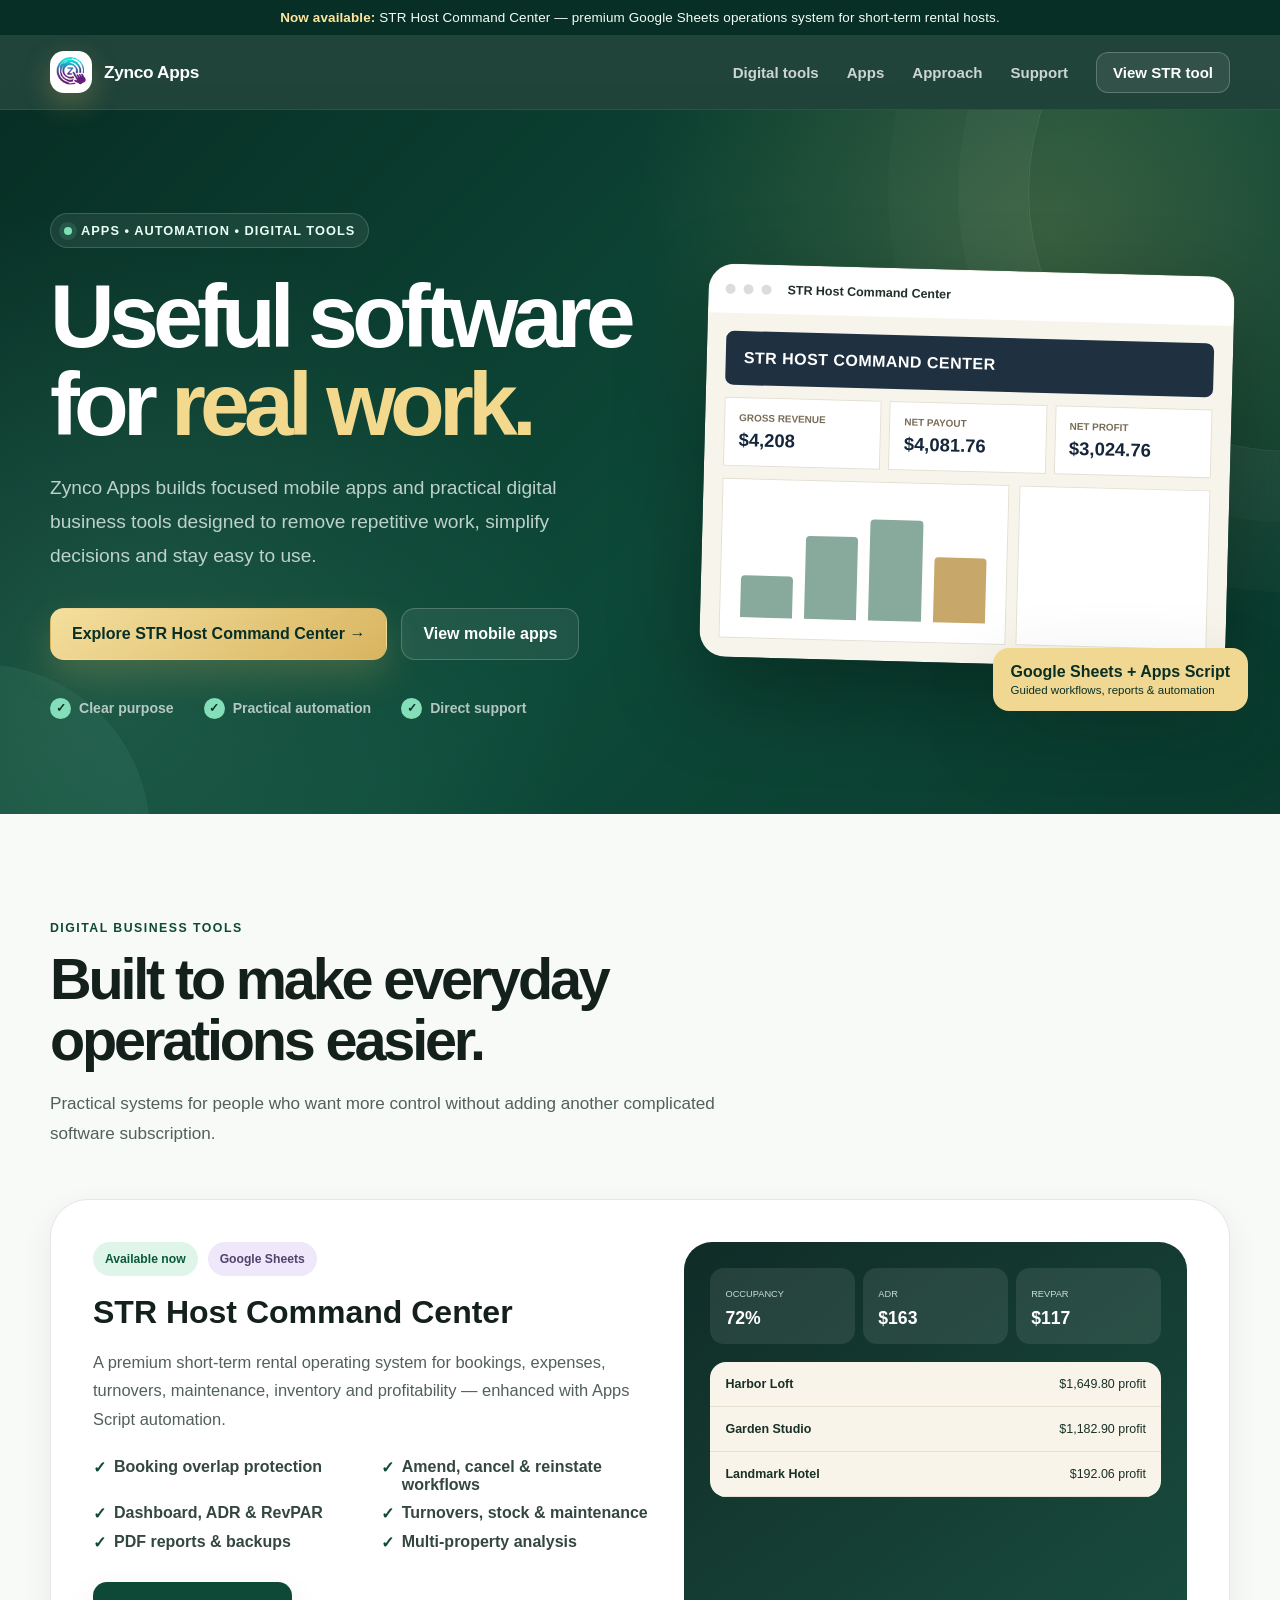
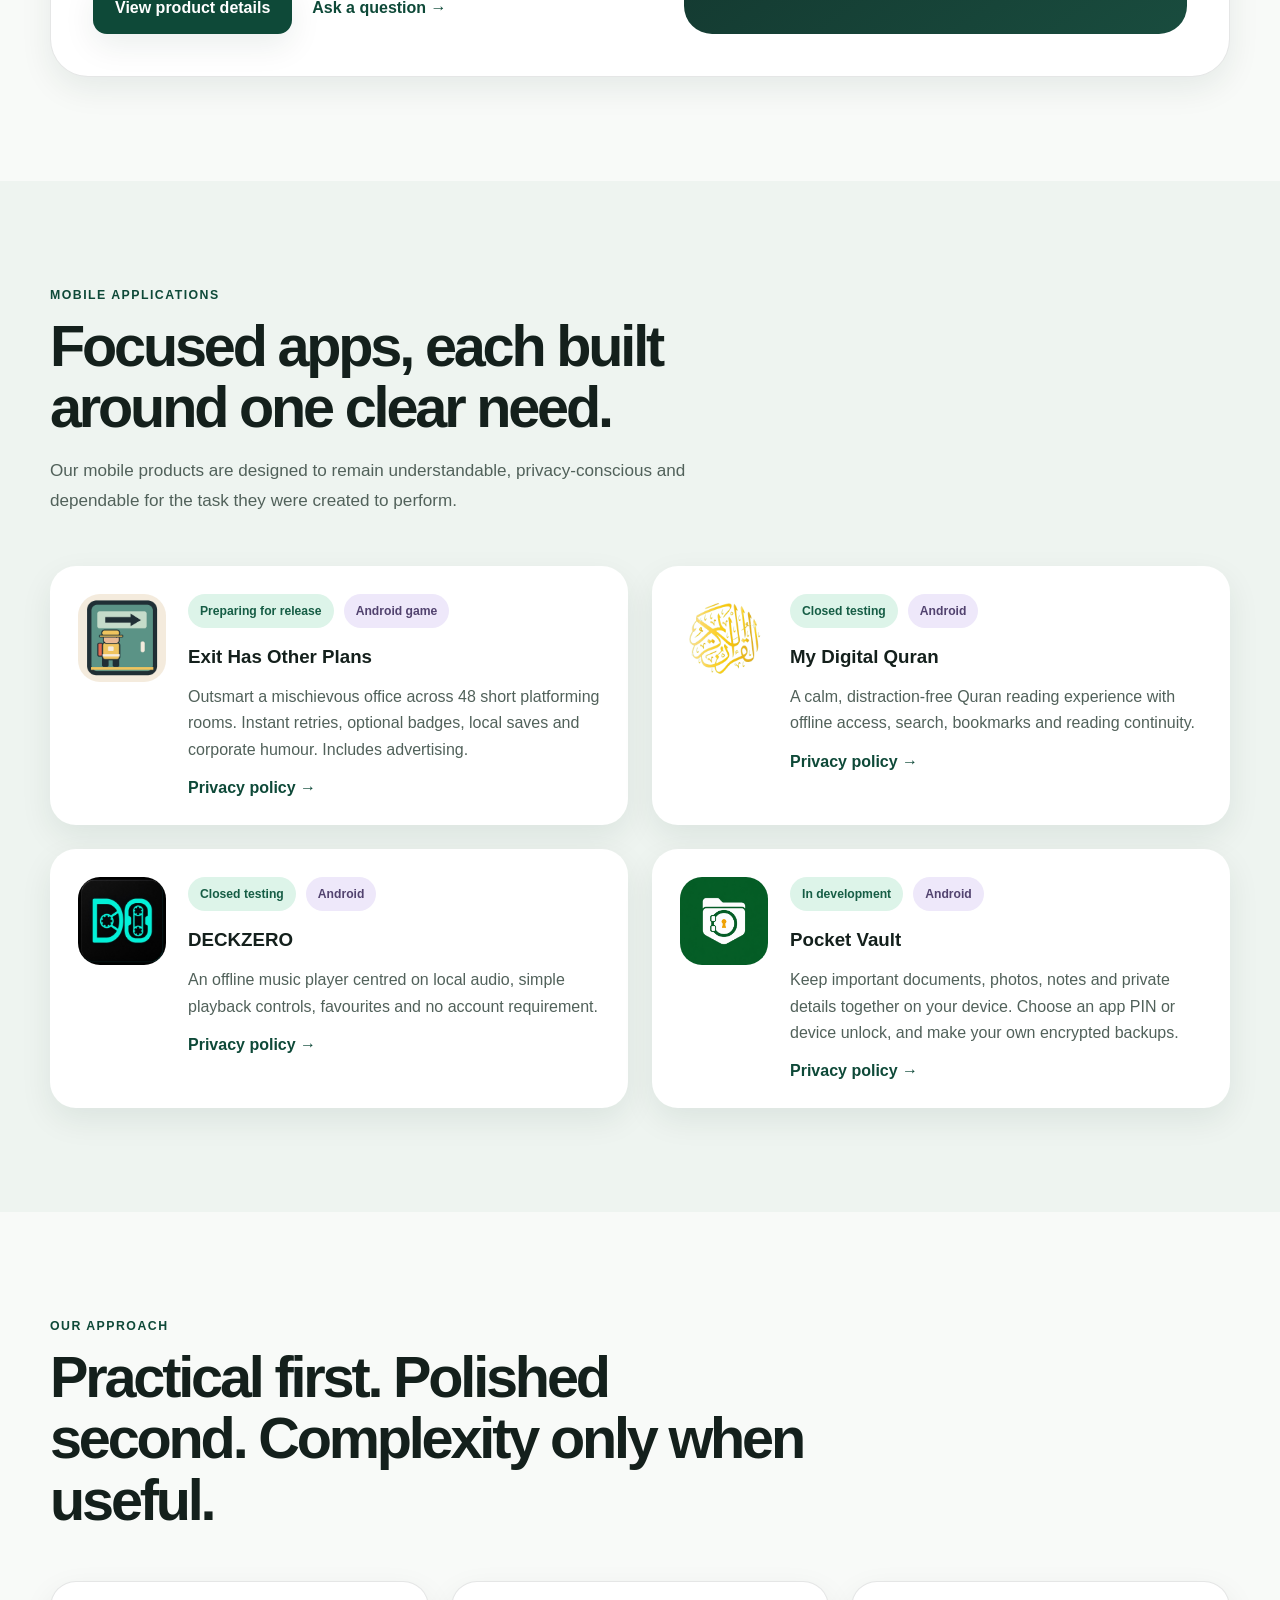
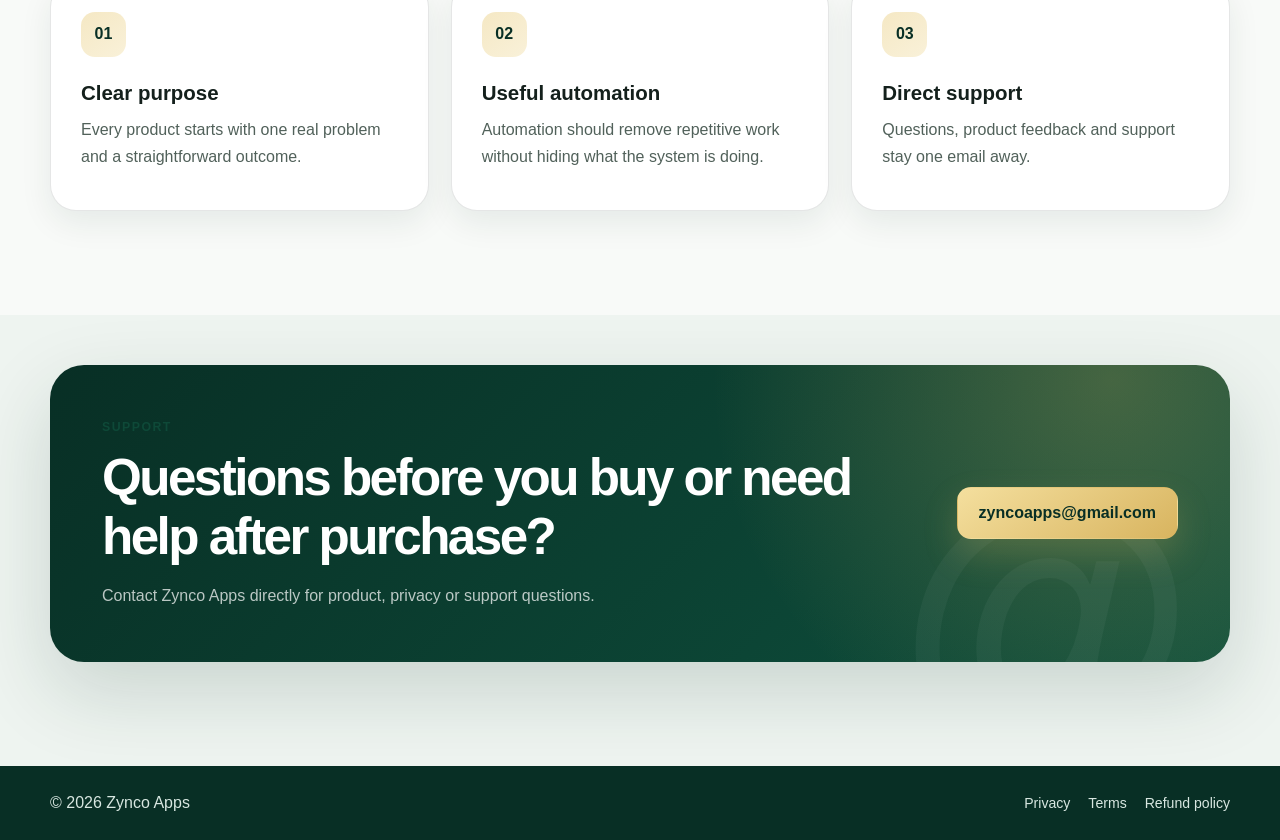
==== commit b91413ba: "Add Exit Has Other Plans privacy and app listing" ====
--- a/index.html
+++ b/index.html
@@ -71,6 +71,7 @@
       <div class="container">
         <div class="section-heading"><span class="section-label">Mobile applications</span><h2>Focused apps, each built around one clear need.</h2><p>Our mobile products are designed to remain understandable, privacy-conscious and dependable for the task they were created to perform.</p></div>
         <div class="product-card-grid">
+          <article class="simple-product-card"><img src="assets/exit-has-other-plans-icon.png" alt="Exit Has Other Plans icon"><div><div class="app-meta"><span class="status-pill">Preparing for release</span><span class="platform-pill">Android game</span></div><h3>Exit Has Other Plans</h3><p>Outsmart a mischievous office across 48 short platforming rooms. Instant retries, optional badges, local saves and corporate humour. Includes advertising.</p><a class="text-link" href="exit-has-other-plans-privacy.html">Privacy policy →</a></div></article>
           <article class="simple-product-card"><img src="assets/my-digital-quran-icon.png" alt="My Digital Quran icon"><div><div class="app-meta"><span class="status-pill">Closed testing</span><span class="platform-pill">Android</span></div><h3>My Digital Quran</h3><p>A calm, distraction-free Quran reading experience with offline access, search, bookmarks and reading continuity.</p><a class="text-link" href="my-digital-quran-privacy.html">Privacy policy →</a></div></article>
           <article class="simple-product-card"><img src="assets/deckzero-icon.png" alt="DECKZERO icon"><div><div class="app-meta"><span class="status-pill">Closed testing</span><span class="platform-pill">Android</span></div><h3>DECKZERO</h3><p>An offline music player centred on local audio, simple playback controls, favourites and no account requirement.</p><a class="text-link" href="deckzero-privacy.html">Privacy policy →</a></div></article>
           <article class="simple-product-card"><img src="assets/pocket-vault-icon.png" alt="Pocket Vault icon"><div><div class="app-meta"><span class="status-pill">In development</span><span class="platform-pill">Android</span></div><h3>Pocket Vault</h3><p>Keep important documents, photos, notes and private details together on your device. Choose an app PIN or device unlock, and make your own encrypted backups.</p><a class="text-link" href="pocket-vault-privacy.html">Privacy policy →</a></div></article>
